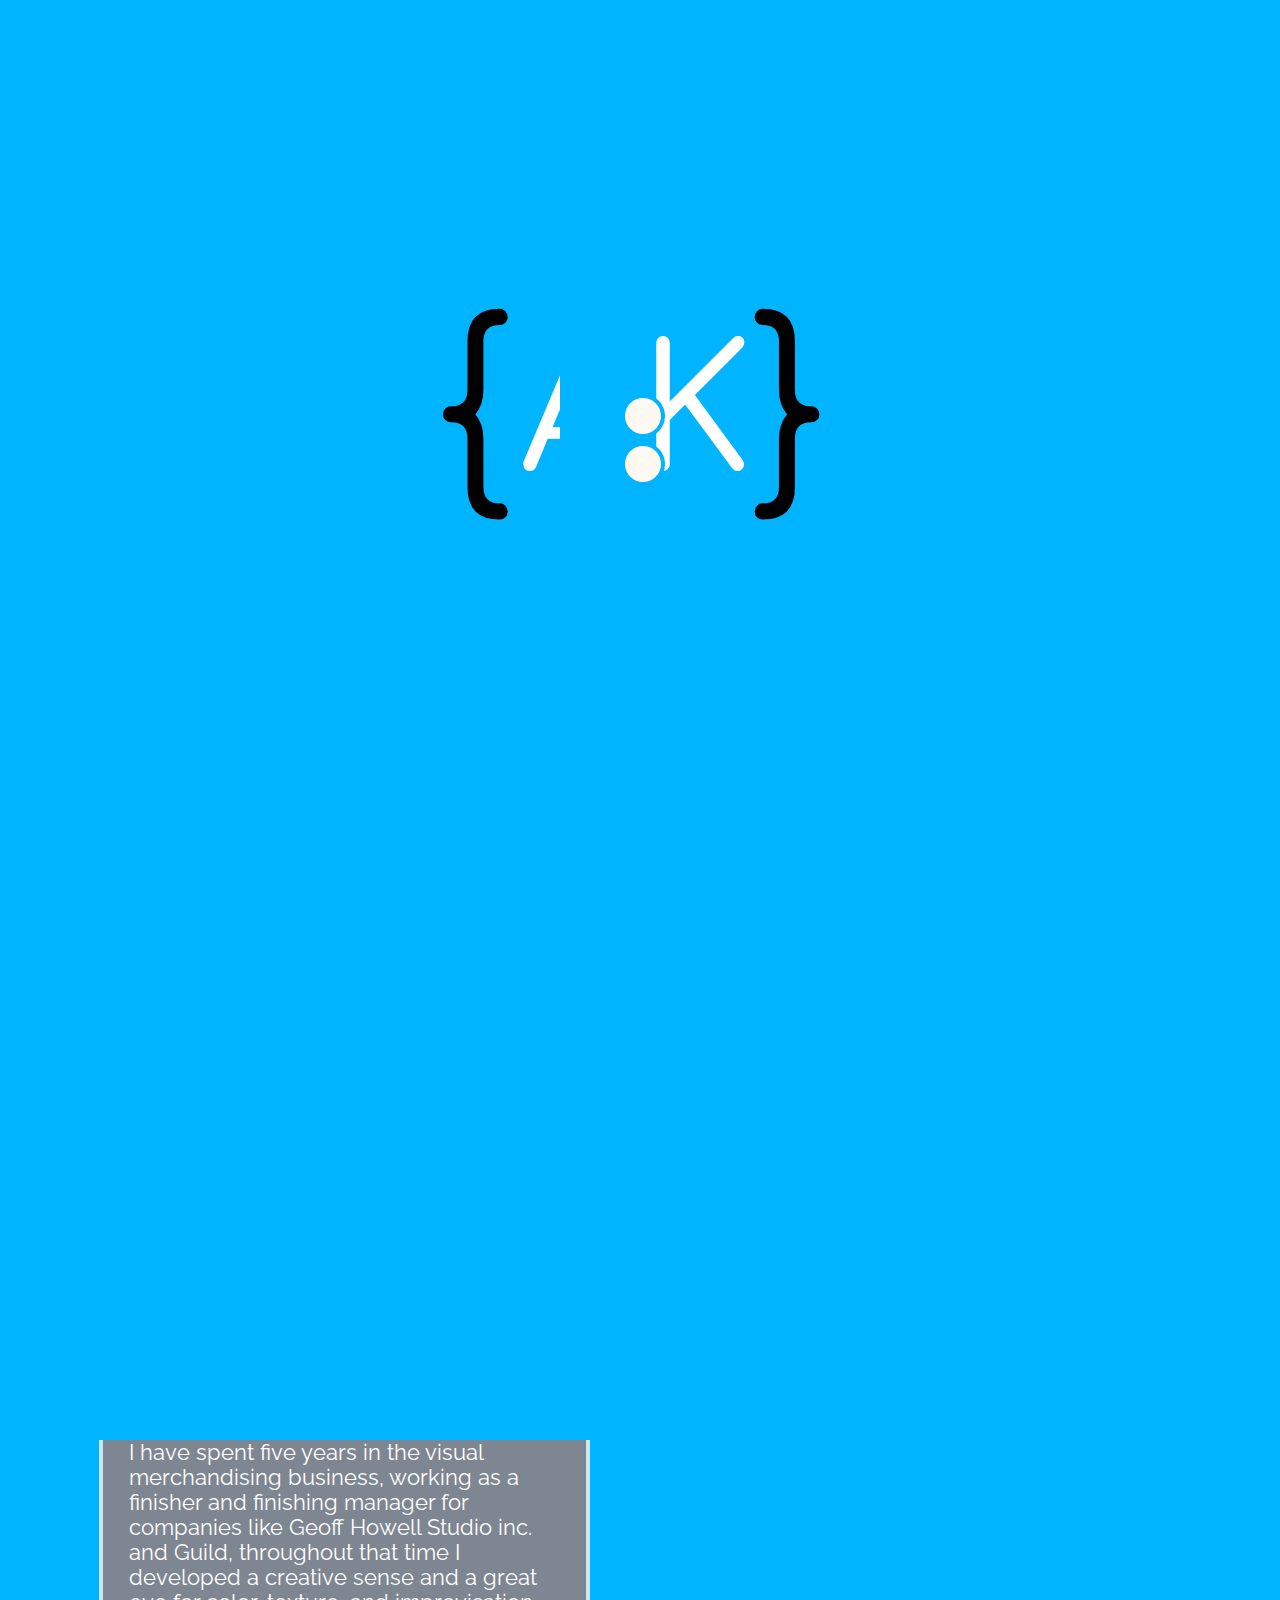
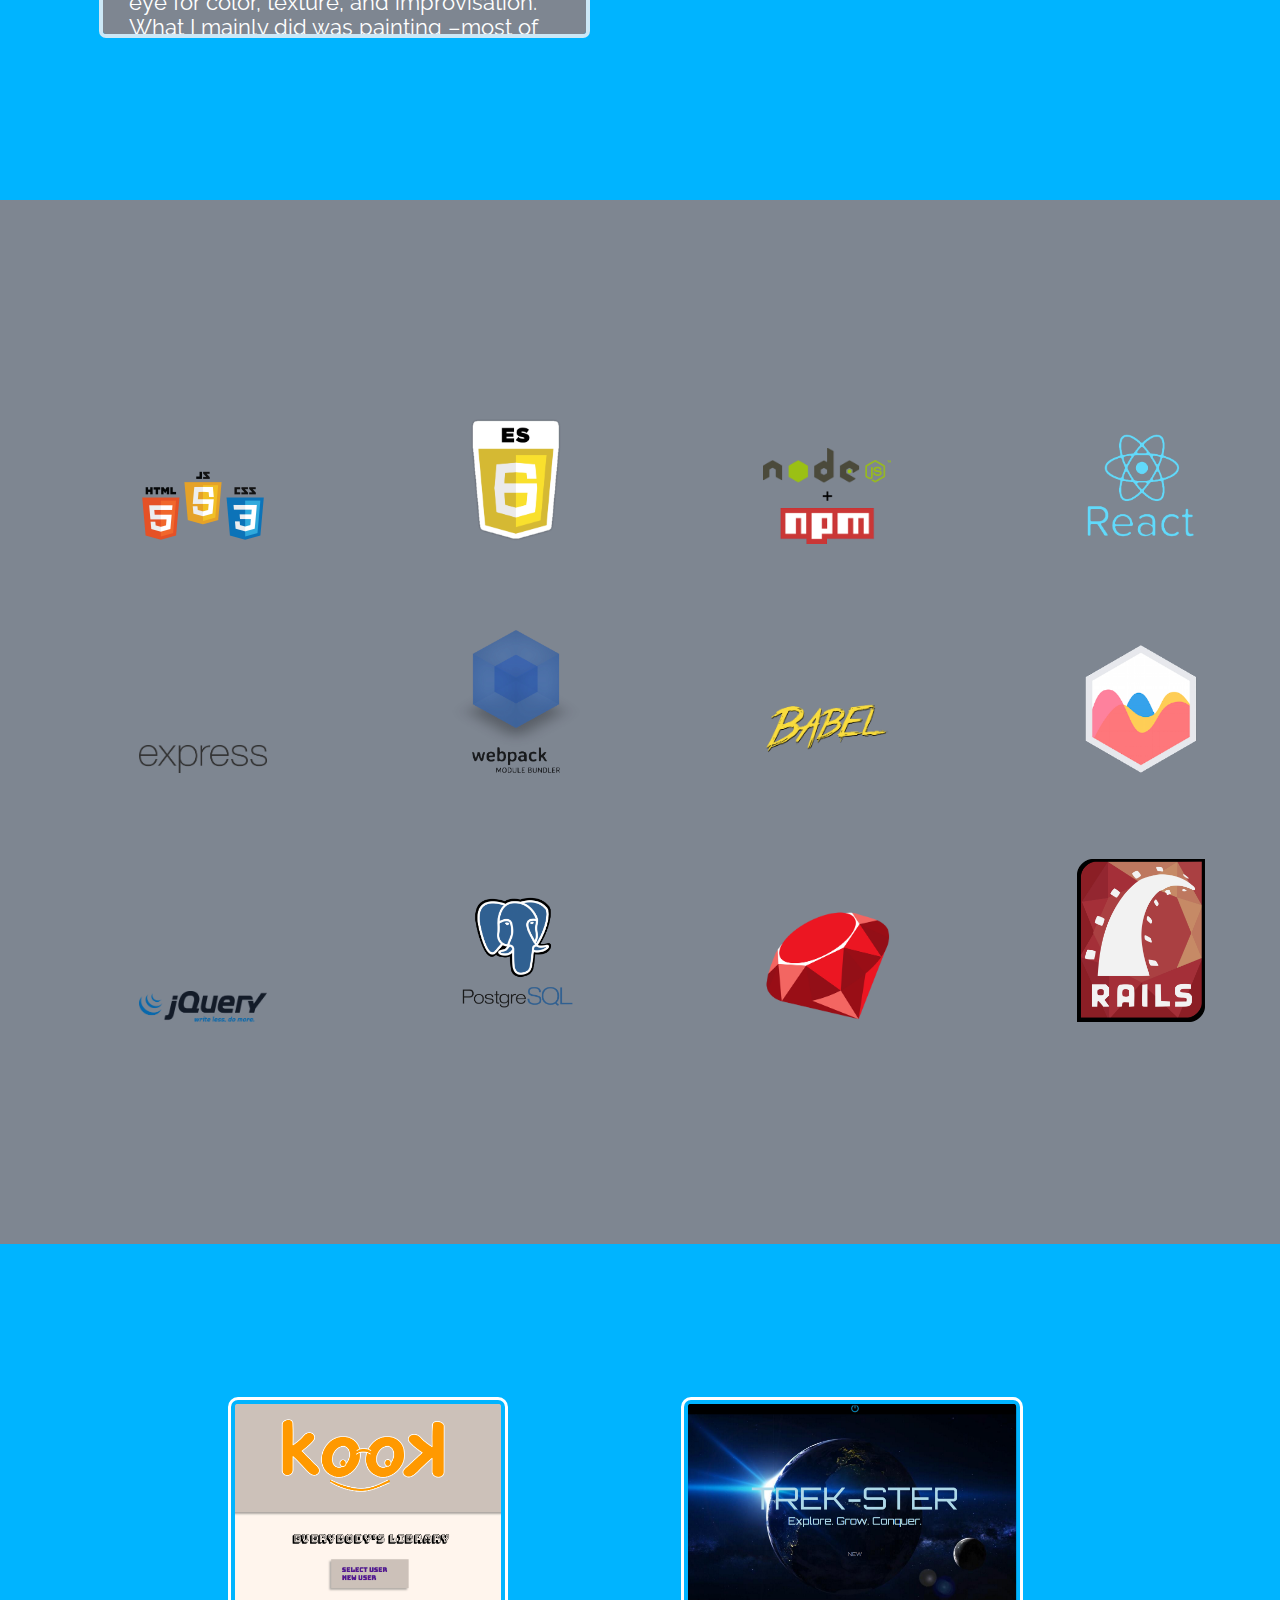
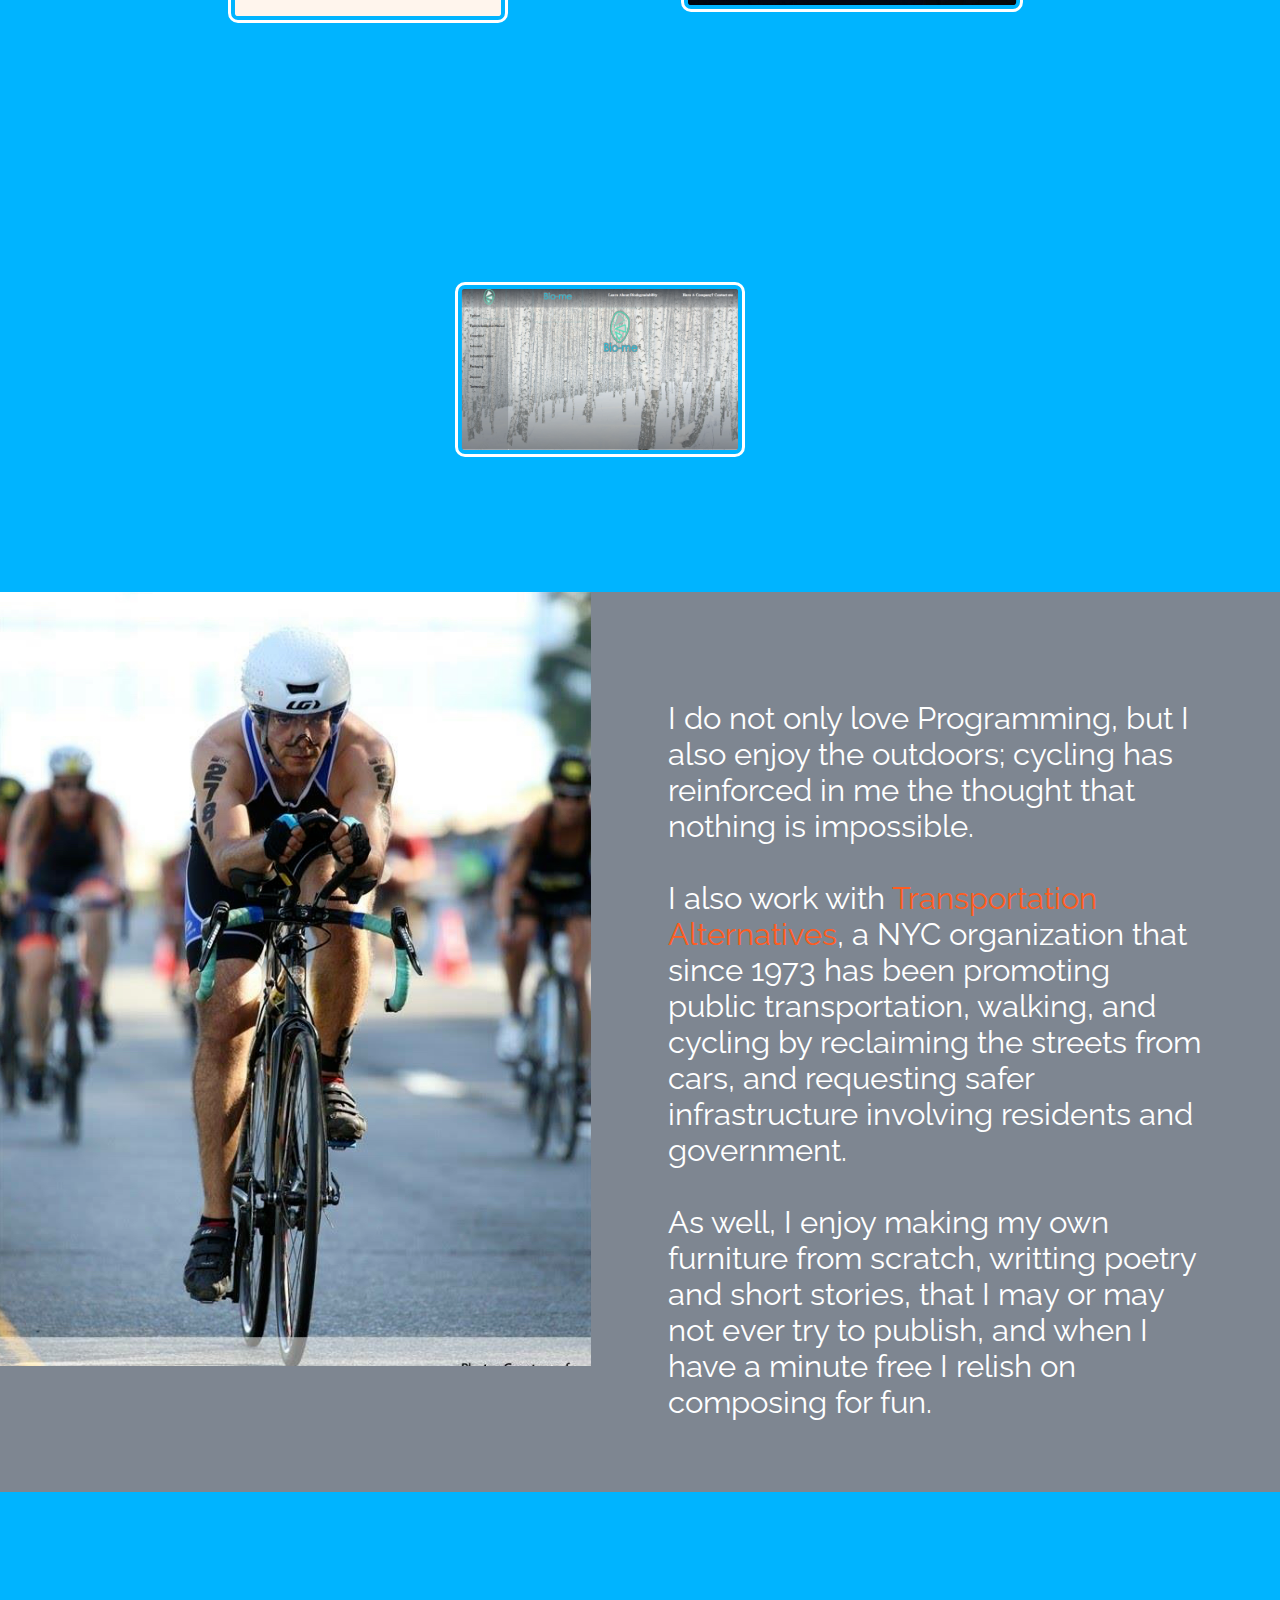
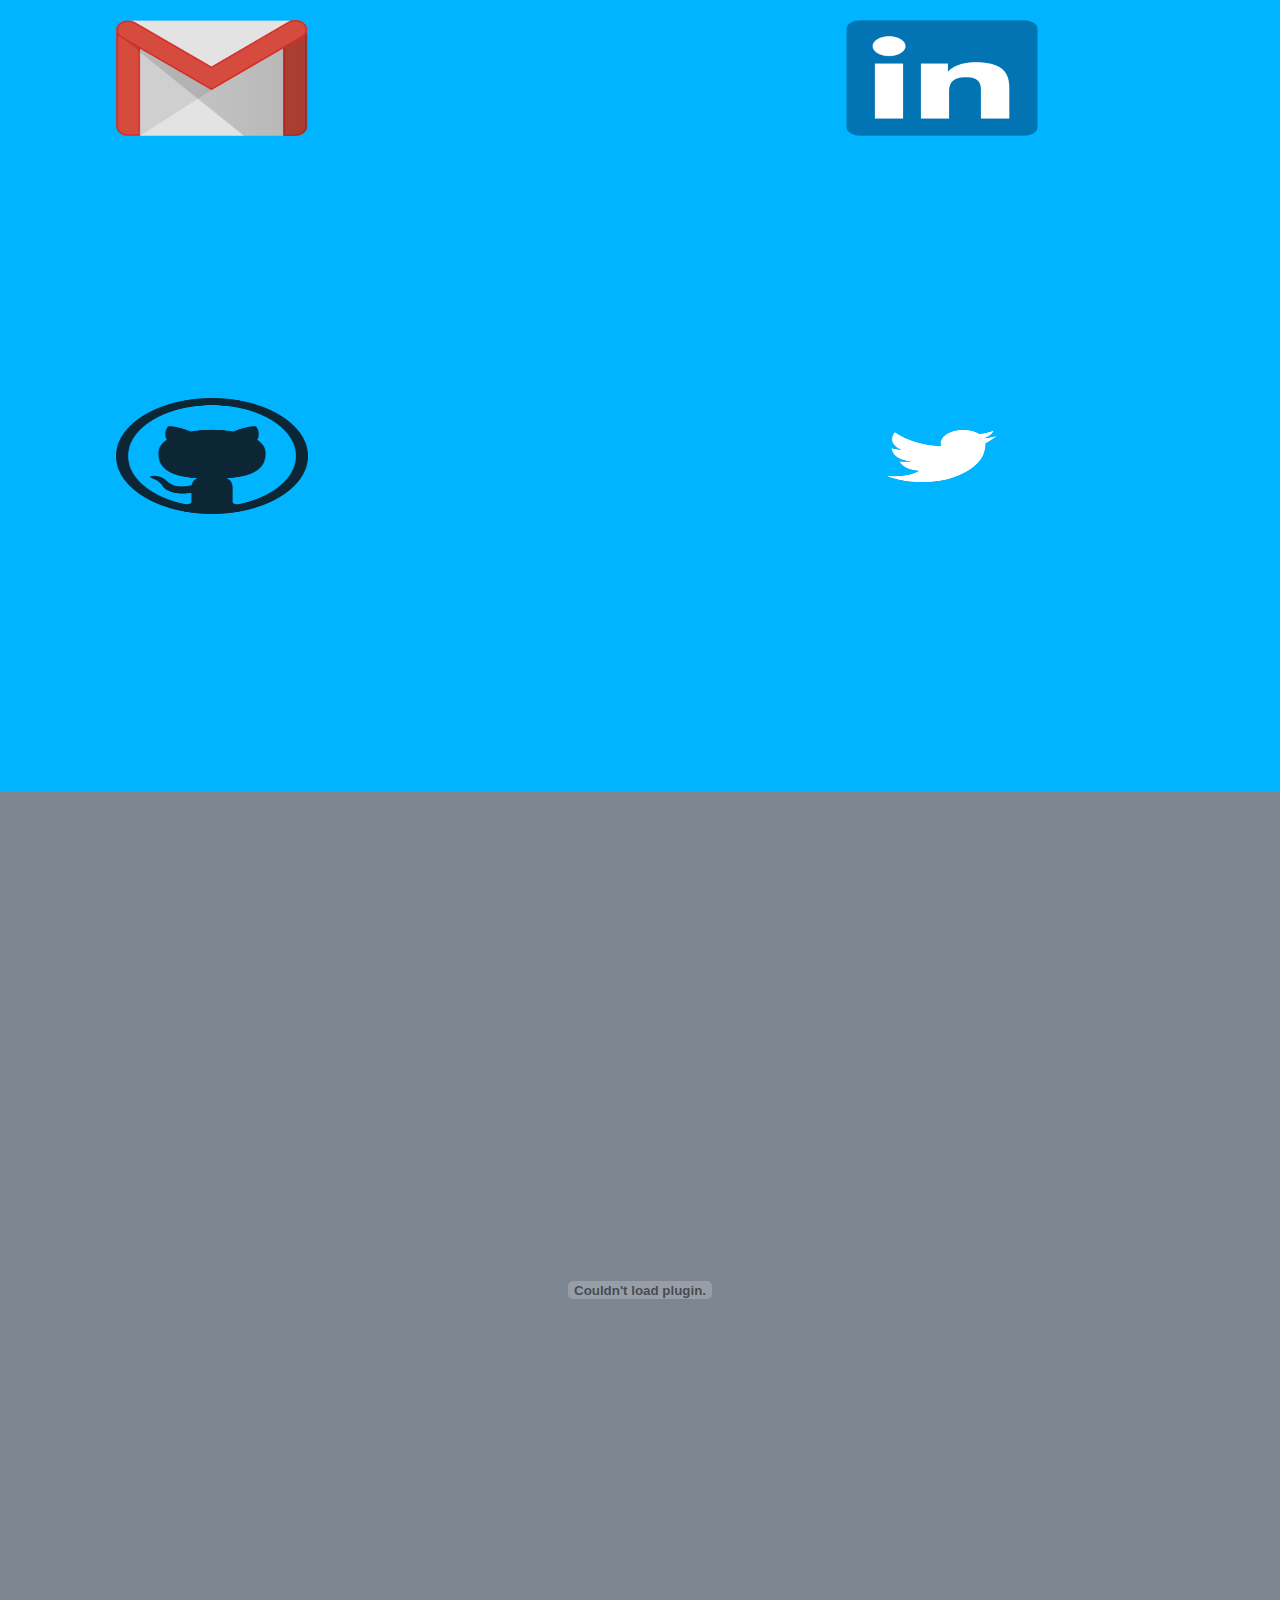
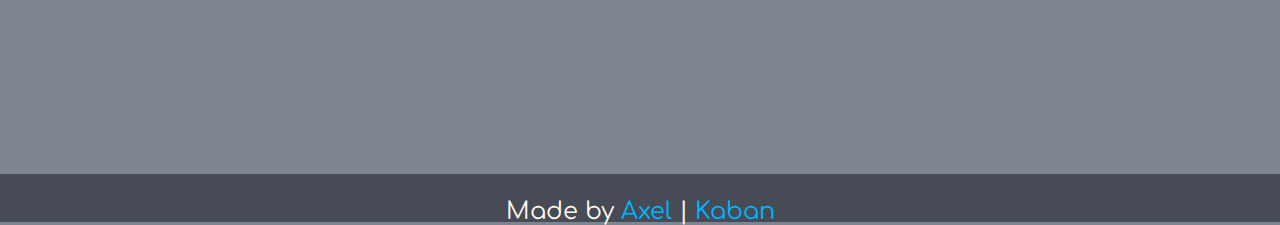
==== index.html @ 215e0f2e "hash erased from display after clicking on nav anchors" ====
<!--[if lt IE 7]> <html class="no-js lt-ie9 lt-ie8 lt-ie7" lang="en"> <![endif]-->
<!--[if IE 7]> <html class="no-js lt-ie9 lt-ie8" lang="en"> <![endif]-->
<!--[if IE 8]> <html class="no-js lt-ie9" lang="en"> <![endif]-->
<!--[if gt IE 8]><!--> <!--<![endif]-->
<!-- Included CSS Files -->
<!--[if lt IE 9]>
<link rel="stylesheet" href="stylesheets/ie.css">
<![endif]--><script src="scripts/script.js" type="text/javascript"></script>
<!-- IE Fix for HTML5 Tags -->
<!--[if lt IE 9]>
<script src="http://html5shiv.googlecode.com/svn/trunk/html5.js"></script>
<![endif]-->
<!DOCTYPE html>
<html lang="en">
    <head>
        <title>Axel Kaban</title>
        <meta name="viewport" content="width=device-width,initial-scale=1,maximum-scale=1,user-scalable=no">
        <meta http-equiv="X-UA-Compatible" content="IE=edge,chrome=1">
        <meta name="HandheldFriendly" content="true">
        <link href="css/style.css" rel="stylesheet">
        <link rel="icon" 
            type="image/png" 
            href="/media/tiny_ax_favicon.png" />
    </head>
    <body>
        <!--Visual introduction-->
        <main>
            <div class="background-name">
            <h1>Axel<span>Kaban</span></h1>
            <h2 class="title">Web<span>Developer</span> |  Cycl<span>ist</span> |  Learning<span>Enthusiast</span> </h2>
            </div>
        </main>
        <!--cover of the website-->
        <div class="panel-container">
        <div class="panel left">
           <p class="letter-two"> <span class="bracket">{</span>A </p>
            </div>
        <div class="panel right">
           <p class= "letter-one"> K<span class="bracket">}</span></p> 
            </div>
        </div>
        <button>
            <div class="dot left"></div>
            <div class= "dot right"></div>
        </button>
        <!--content-->
        <header class="option header">
            <nav class= "option nav">
                
               <a  class= "choice about"> About</a>
               <a  class= "choice skills">Skills</a>
               <a  class= "choice projects">Projects</a>
               <a  class= "choice interests">Interests</a>
               <a class= "choice contact">Contact</a>
               <a class= "choice resume">Resume</a> 
            </nav>
        </header>
        <div class="options">
        <div class= "option one"></div>
        <div class="option about" id='about'>
            <div class= "about text">
                <p>I have spent five years in the visual merchandising business, working as a finisher and finishing manager for companies like Geoff Howell Studio inc. and Guild, throughout that time I developed a creative sense and a great eye for color, texture, and improvisation. What I mainly did was painting –most of the time with a spray gun– from walls, to shapes and figures, like full-size two-dimensional cows, or columns made out of foam. During that time I started my studies in mechanical engineering at New York City College of Technology, and it was there where I had my first encounter to programming through an introductory class that I took outside of my curriculum.</p>
                <br>
                <p>I have always loved to take things apart and put things together, four years ago I finally took courage to put together my first dream bicycle, and even though it has taken time to perfect certain aspects of it, like the gear ratio. It is always my best ride, which I also use in competitions.</p>
                <br>
                <p>As I talked with an acquaintance about my likes, he told me that programming can be the best thing for me to pursue for living. Something that will challenge me every time, that is as much an art as it could be science, that no matter how much I have learned, it will always feel like being at the start. That acquaintance recommended me to study at General Assembly to fast-track my learning, and I did, and even though I successfully learned two languages, five frameworks,  manipulate them and enjoy them, I know I will always feel like being on square one, and I love it!</p>
            </div>
            <div class="image">
              <img class="profile" src="https://image.ibb.co/nbRjLv/Ax.png" data-src-600px="https://image.ibb.co/nbRjLv/Ax-600px.png" data-src-800px="https://image.ibb.co/nbRjLv/Ax-800px.png" alt="Ax" border="0">
              <div class = "brand">
                <p>~ A keen eye for detail and creative thinking, I love a good challenge and enjoy learning new skills, languages, and frameworks to improve myself every day. There are three main places you could find me: working on my computer, riding my bicycle, or supporting a good cause. ~</p>
              </div>
            </div>
        </div>
        <div class="option skills" id='skills'>
            <div class= "skills-show">
                <a href="https://developer.mozilla.org/en-US/"><img class="skill-logo" src="media/trifecta.png" data-src-600px="media/trifecta-600px.png" data-src-800px="media/trifecta-800px.png"></a>
                <a href="http://es6-features.org/"> <img class="skill-logo" src="media/es6.png" data-src-600px="media/es6-600px.png" data-src-800px="media/es6-800px.png"> </a>
                <a href="https://nodejs.org/en/about/"><img class="skill-logo" src="media/nodejs-npm.png" data-src-600px="media/nodejs-npm-600px.png" data-src-800px="media/nodejs-npm-800px.png"></a>
                 <a href="https://facebook.github.io/react/"> <img class="skill-logo" src="media/react-logo.png" data-src-600px="media/react-logo-600px.png" data-src-800px="media/react-logo-800px.png"></a>
                <a href="https://expressjs.com/"><img class="skill-logo" src="media/express.png" data-src-600px="media/express-600px.png" data-src-800px="media/express-800px.png"></a>
                <a href="https://webpack.js.org/"> <img class="skill-logo" src="media/webpack-logo.png" data-src-600px="media/webpack-logo-600px.png" data-src-800px="media/webpack-logo-800px.png"></a>
                <a href="https://babeljs.io/"> <img class="skill-logo" src="media/babel.png" data-src-600px="media/babel-600px.png" data-src-800px="media/babel-800px.png"></a>
                <a href="http://www.chartjs.org/"> <img class="skill-logo" src="media/chartjs.png" data-src-600px="media/chartjs-600px.png" data-src-800px="media/chartjs-800px.png"></a>
                <a href="https://jquery.com/"><img class="skill-logo" src="media/jq.png" data-src-600px="media/jq-600px.png" data-src-800px="media/jq-800px.png"></a>
                <a href="https://www.postgresql.org/"><img class="skill-logo" src="media/postgresql-logo.png" data-src-600px="media/postgresql-logo-600px.png" data-src-800px="media/postgresql-logo-800px.png"></a>
                <a href="https://www.ruby-lang.org/en/"><img class="skill-logo" src="media/ruby-logo.png" data-src-600px="media/ruby-logo-600px.png" data-src-800px="media/ruby-logo-800px.png"></a>
                <a href="http://rubyonrails.org/"><img class="skill-logo" src="media/2000px-Ruby_on_Rails_logo.svg.png" data-src-600px="media/2000px-Ruby_on_Rails_logo.svg-600px.png" data-src-800px="media/2000px-Ruby_on_Rails_logo.svg-800px.png"></a>
           </div>
        </div>
        <div class="option projects" id="projects">
            <div class="tooltip">
                <img class="project" src="media/kook.png" data-src-600px="media/kook-600px.png" data-src-800px="media/kook-800px.png" alt="">
                <span class="tooltiptextone"> KooK
                    <br> 
                    A website to make a shared library where everyone can search and place books of their interest and everyone else can see them. 
                    <br> Technologies used: 
                    <br> HTML5 
                    <br> CSS
                    <br> JavaScript
                    <br>expressjs
                    <br>Mustache express
                    <br>NodeJS
                    <br>PostgresQL
                    <br>googlebooks API
                    <br>
                    <a href="https://enigmatic-shelf-53885.herokuapp.com/">Check it out!</a>
                 </span>
            </div>
            <div class="tooltip" >
                <img class="project" src="media/trek-ster.png" data-src-600px="media/trek-ster-600px.png" data-src-800px="media/trek-ster-800px.png" alt=""/>
                <span class="tooltiptexttwo"> Trek-Ster
                    <br>
                    A website build in Rails. I worked in a group to create a sci-fi space themed chatroom where you can create your own character and you can choose to conquer a planet or live in somebody else's planet.
                    <br> There is a posibility of going to other planets and talking with its inhabitants.
                    <br>
                    Technologies used:
                    <br>HTML5 
                    <br>CSS
                    <br>Ruby
                    <br>JQuery
                    <br>Ruby on Rails
                    <br>Devise
                    <br>Web Sockets
                    <br>PostgresQL
                    <br>
                    <a href="https://pacific-harbor-36192.herokuapp.com/"> Check it out!</a>
                </span>
            </div>
            <div class="tooltip">
                <img class="project" src="media/bio-me.png" data-src-600px="media/bio-me-600px.png" data-src-800px="media/bio-me-800px.png" alt="">
                <span class="tooltiptextthree"> Bio-me
                    <br>
                    I  am interested in bringing awareness to biodegradable products. 
                    <br>Unfortunately, while there are a couple of label institutions that have a greater focus on the industrial and packaging fields, I haven't seen a website solely devoted to providing information on biodegradable products. Therefore, I decided to create a website focused on this topic, allowing users to explore varied options, while giving them the chance to learn generally about biodegradability and the overall waste problem in the US
                    <br>
                    Technologies used:
                    <br> HTML5 
                    <br> CSS
                    <br> JavaScript
                    <br>React
                    <br>NodeJS
                    <br>expressjs
                    <br>PostgresQL
                    <br>Webpack
                    <br>Babel
                    <br>Victory chart
                    <br>
                    <a href="https://bio-me.herokuapp.com/">Check it out!</a>
                </span>
            </div>
        </div>
        <div class="option interests" id="interests">
            <div class="interests-image">
                <img class="interests-image" src="media/nyctri.png" data-src-600px="media/nyctri-600px.png" data-src-800px="media/nyctri-800px.png" alt="">
            </div>
            <div class="interests-text">
                <p> I do not only love Programming, but I also enjoy the outdoors; cycling has reinforced in me the thought that nothing is impossible.
                    <br>
                    <br>
                    I also work with <a class='transalt-link' href="https://www.transalt.org/">Transportation Alternatives</a>, a NYC organization that since 1973 has been promoting public transportation, walking, and cycling
                    by reclaiming the streets from cars, and requesting safer infrastructure involving residents and government.
                    <br>
                    <br>
                    As well, I enjoy making my own furniture from scratch, writting poetry and short stories, that I may or may not ever try to publish, and when I have a minute free I relish on composing for fun.
                </p>

            </div>
        
        </div>
        <div class="option contact" id="contact">
            <div class= "contacts">
                    <div class= "contact-one">
                    <a class= 'gmail' href = 'mailto:axelkaban@gmail.com'><img class= 'gmail' src="media/New_Logo_Gmail.svg.png" data-src-600px="media/New_Logo_Gmail-600px.svg.png" data-src-800px="media/New_Logo_Gmail-800px.svg.png"></a>

                    </div>
                    <div class= "contact-three">
                        <a class= 'linkedin' href = 'https://www.linkedin.com/in/axelkaban/'><img class= 'linkedin'  src="media/LinkedIn_logo_initials.png" data-src-600px="media/LinkedIn_logo_initials-600px.png" data-src-800px="media/LinkedIn_logo_initials-800px.png"></a>                       
                    </div>
                    <div class= "contact-two">
                        <a class= 'github' href = 'https://github.com/Axkaban'><img class= 'github' src="media/github-512.png" data-src-600px="media/github-512-600px.png" data-src-800px="media/github-512-800px.png"></a>

                    </div>

                    <div class= "contact-four">
                        <a class='twitter' href="https://twitter.com/ax_kaban"> <img class='twitter' src="media/Twitter-logo.png" data-src-600px="media/Twitter-logo-600px.png" data-src-800px="media/Twitter-logo-800px.png" alt=""></a>
                    </div>
                </div>
        </div>
        <div class="option resume" id="resume">
            <div id="splash">
                <div class="post">
                    <embed src="media/AxelKaban_resume_wd.pdf" ALIGN=CENTER >
                </div>
            </div>
        </div>
        </div>
        <footer class="option footer">
                <p class="foot-text">Made by <span class="blue-name">Axel</span> | <span class="blue-name"> Kaban</span> </p>
        </footer>
    </body>
    <script src="scripts/script.js" type="text/javascript"></script>
</html>
---- css/style.css ----
@import url(https://fonts.googleapis.com/css?family=Comfortaa|Raleway);
body {
  height: 100vh;
  width: 100vw;
  /*padding: 0 24px;*/
  margin: 0;
  color: #FFFFFF;
  background-color: #7E8691;
  overflow: hidden;
  
}

/*For the intro*/

main {
  position: fixed;
  top: 40%;
  left: 50%;
  /*height: 100%;*/
  /*width: 100%;*/
  z-index: 3;
  -webkit-transform: translate(-50%, -50%);
          transform: translate(-50%, -50%);
  margin: 2em auto;
  -webkit-transition: -webkit-transform 0.8s 0.61s ease-out;
  transition: -webkit-transform 0.8s 0.61s ease-out;
  transition: transform 0.8s 0.61s ease-out;
  transition: transform 0.8s 0.61s ease-out, -webkit-transform 0.8s 0.61s ease-out;
}

h2.title {
   opacity: 0;
  position: relative;
  font-family: 'Comfortaa', cursive;
  padding: 0;
  height: 5%;
  font-size:1.3em;
  width: 120%;
  text-align: center;
   -webkit-transform: translateY(1em);
          transform: translateY(1em);
  -webkit-transition: opacity 0s 1.42s ease-out, -webkit-transform 0s 1.42s ease-out;
  transition: opacity 0s 1.42s ease-out, -webkit-transform 0s 1.42s ease-out;
  transition: transform 0s 1.42s ease-out, opacity 0s 1.42s ease-out;
  transition: transform 0s 1.42s ease-out, opacity 0s 1.42s ease-out, -webkit-transform 0s 1.42s ease-out;
  z-index: 1;
}

h1{
  opacity: 0;
  position: relative;
  font-family: 'Comfortaa', cursive;
  font-size: 4em;
  text-align: center;
  /*margin: 0 5px 70px ;*/
  margin-left: 7%;
  margin-bottom: 0;
  margin-top: 20%;
  -webkit-transform: translateY(1em);
          transform: translateY(1em);
  -webkit-transition: opacity 0s 1.42s ease-out, -webkit-transform 0s 1.42s ease-out;
  transition: opacity 0s 1.42s ease-out, -webkit-transform 0s 1.42s ease-out;
  transition: transform 0s 1.42s ease-out, opacity 0s 1.42s ease-out;
  transition: transform 0s 1.42s ease-out, opacity 0s 1.42s ease-out, -webkit-transform 0s 1.42s ease-out;
  z-index: 1;
}

h1 span {
  margin-left: 30%;
  color: #00B4FF;
}

h2 span {
  margin-right: 5%;
color: #00B4FF;
}

.open h1, .open h2{
  opacity: 1;
  -webkit-transform: translateY(0);
          transform: translateY(0);
  -webkit-transition: opacity 0.6s 0.5s ease-out, -webkit-transform 0.4s 0.5s ease-out;
  transition: opacity 0.6s 0.5s ease-out, -webkit-transform 0.4s 0.5s ease-out;
  transition: transform 0.4s 0.5s ease-out, opacity 0.6s 0.5s ease-out;
  transition: transform 0.4s 0.5s ease-out, opacity 0.6s 0.5s ease-out, -webkit-transform 0.4s 0.5s ease-out;
}

.panel {
  position: fixed;
  float: inherit;
  width: 25em;
  height: 50em;
  background-color: #00B4FF;
  z-index: 6;
  visibility: visible;
  -webkit-transition: opacity 0.8s 0.61s ease-out, -webkit-transform 0.6s ease-in-out;
  transition: opacity 0.8s 0.61s ease-out, -webkit-transform 0.6s ease-in-out;
  transition: transform 0.6s ease-in-out, opacity 0.8s 0.61s ease-out;
  transition: transform 0.6s ease-in-out, opacity 0.8s 0.61s ease-out, -webkit-transform 0.6s ease-in-out;
}
.panel.left {
  left: 0;
  /*text-align: center;*/
 font-family: 'Comfortaa', cursive;
 font-size: 1.2em;
}
.panel.left:before {
  /*position: fixed;*/
  /*top: 0;
  right: 0;
  bottom: 0;*/
  margin: auto;
  content: '';
  height: 2em;
  width: 0;
 
 }
.panel.right {
  right: 0;
  /*text-align: center;*/
 font-family: 'Comfortaa', cursive;
 font-size: 1.2em;
}
.panel.right:before {
  /*position: ;*/
  /*top: 0;
  left: 0;
  bottom: 0;*/
  margin: auto;
  content: '';
  height: 2em;
  /*width: 0;*/
  

}

.dot.left:after {
  content: '';
  position: absolute;
  top: 0;
  bottom: -60%;
  left: 39%;
  margin: auto;
  width: .3em;
  height: .3em;
  background-color: #FFF9F2;
  border-radius: 100%;
  z-index: 3;
  box-shadow: #00B4FF 0 0 0 4px;
}
.dot.right:after {
  content: '';
  position: absolute;
  top: 0;
  bottom: 20%;
  left: 39%;
  margin: auto;
  width: .3em;
  height: .3em;
  background-color: #FFF9F2;
  border-radius: 100%;
  z-index: 3;
  box-shadow: #00B4FF 0 0 0 4px;
   

}

.open .panel {
  opacity: 0;
  -webkit-transition: opacity 0s 0.61s ease-out, -webkit-transform 0.6s ease-in-out;
  transition: opacity 0s 0.61s ease-out, -webkit-transform 0.6s ease-in-out;
  transition: transform 0.6s ease-in-out, opacity 0s 0.61s ease-out;
  transition: transform 0.6s ease-in-out, opacity 0s 0.61s ease-out, -webkit-transform 0.6s ease-in-out;
}
.open .panel.left {
  -webkit-transform: translate3d(-100%, 0, 0);
          transform: translate3d(-100%, 0, 0);
}
.open .panel.right {
  -webkit-transform: translate3d(100%, 0, 0);
          transform: translate3d(100%, 0, 0);
}

button {
  cursor: pointer;
  position: fixed;
  top: -5%;
  right: 0;
  bottom: 0;
  left: -.3%;
  margin: auto;
  width: 1em;
  height: 1em;
  color: white;
  background-color: transparent;
  /*padding: 0 24px;*/
  font-size: 5em;
  border: 0;
  z-index: 6;
  border-radius: 100%;
  -webkit-tap-highlight-color: transparent;
}
button:focus {
  outline: none;
}
button:hover {
  animation: shake 0.82s cubic-bezier(.36,.07,.19,.97) both;
  transform: translate3d(0, 0, 0);
  backface-visibility: hidden;
  perspective: 2rem;
}

@keyframes shake {
  10%, 90% {
    transform: translate3d(-.01em, 0, 0);
  }
  
  20%, 80% {
    transform: translate3d(.03em, 0, 0);
  }

  30%, 50%, 70% {
    transform: translate3d(-.06em, 0, 0);
  }

  40%, 60% {
    transform: translate3d(.09em, 0, 0);
  }
}


.bracket {
    color: black;
    font-size: 1.2em;
    margin-right: 5%;
}
p.letter-two {
    position: absolute;
    float: left;
    margin-left: 60%;
    font-size: 6em;
    margin-top: 40%;
}
p.letter-one {
  position: absolute;
  float: right;
    margin-left: 11%;
    font-size: 6em;
    margin-top: 40%;
}

/*For the rest of the app---------------------------------------------*/
.options {
  display: flex;
  display: -webkit-flex;
  flex-direction: column;
}

.option {
  opacity: 1;
}

div.option {
  position: relative;
  height: 100vh;
  width: 100vw;
  z-index: 4;
}
div.one {
  z-index: 2;
}
/*Nav bar---------------------------------------------------------*/
nav {
  width: 100vw;
  margin: 0 auto;
  position:fixed;
 display: flex;
  flex-direction: row;
  z-index: 5;
  background-color: #464B56;
}

a.choice {
  margin: 0;
  padding: 1% 9% 1% 4%;
  font-family: 'Comfortaa', cursive;
 font-size: .7em !important;
}
a.choice:hover {
    cursor: pointer;
    background-color: #00B4FF;
    color: #464B56;
    font-weight: bold;

}

/*About Section --------------------------------------------------*/

div.about {
  background-color: #00B4FF;
  display: flex;
  flex-direction: row;
  justify-content: space-around;
}
.about .text {
  position: relative;
  flex-direction: column;
  height: 10em;
  width: 20em;
  margin-top: 4em;
  margin-bottom: 2em;
  background-color: #7E8691;
  box-shadow: hsla(0, 100%, 98%, .8) 0 0 0 4px;
  font-family: 'Raleway', sans-serif;
  font-size: .9em;
  border-radius: 3px;
  padding-left: 2%;
  padding-right: 2%;
  padding-top: 20em;;
  overflow: scroll;
}


div.image {
  /*background-color: #FFF9F2;
  border-radius: 100%;*/
  max-width: 30%;
}
img.profile {
  height: 9em;
  width: 9em;
  opacity: 1;
  margin-top: 20%;
  margin-left: 20%;
  border: 5px solid #FFF9F2;
  border-radius: 100%;
  /*box-shadow: #00B4FF 0 0 0 4px;*/
}
div.brand {
  color: black/*#464B56*/;
  font-size: .8em;
  font-family: 'Comfortaa', cursive;
  font-style: italic;
  /*background-color: hsla(0, 100%, 98%, .5);*/
  border-radius: 3px;
  font-weight: bolder;
  padding: 1%;
  margin-top: 10%;
}

/*skills section-------------------------------------------*/

div.skills {
  background-color: hsla(215, 8%, 53%, .5);
  /*display: flex;*/
  flex-flow: row wrap;
  align-content: space-around;
  justify-content: center;
  padding: 3em 0 3em 0;
}


img.skill-logo {
   max-height: 5%;
   max-width: 10%;
   margin: 2em;
   margin-left: 6.3em;
   padding-left: 1%;
}

/*Projects section------------------------------------------*/

div.projects {
  background-color: #00B4FF;
  display: flex;
  flex-flow: row wrap;
  align-content: space-around;
  justify-content: center;
  padding-top: 2em;
}

img.project {
    max-height: 73%;
    max-width: 85%;
    margin: 2%;
    /*margin-top: 26%;*/
    border-radius: 10px;
    border: 3px solid #FFFFFF;
    padding: 1%;
}
div.tooltip {
    max-height: 30em;
    max-width: 23em;
     margin: 2em;
    font-family: 'Raleway', sans-serif;
    font-size: .7em !important;
}

div.tooltip .tooltiptextone {
    visibility:hidden;
    width: 25%;
    bottom:45%;
    left:6%;
    margin-left: -1em; 
    background-color: #464B56;
    color: #FFFFFF;
    text-align: center;
    padding: 1em 0;
    border-radius: 6px;
    position: absolute;
    z-index: 5;
}

div.tooltip .tooltiptexttwo{
    visibility:hidden;
    width: 25%;
    bottom:37%;
    left:35em;
    margin-left: -60px; 
    background-color: #464B56;
    color: #FFFFFF;
    text-align: center;
    padding: 5px 0;
    border-radius: 6px;
    position: absolute;
    z-index: 5;
}

div.tooltip .tooltiptextthree {
    visibility:hidden;
    width: 25%;
    bottom:20%;
    left:61.5em;
    margin-left: -60px; 
    background-color: #464B56;
    color: #FFFFFF;
    text-align: center;
    padding: 5px 0;
    border-radius: 6px;
    position: absolute;
    z-index: 5;
}

div.tooltip:hover .tooltiptextone, div.tooltip:hover .tooltiptexttwo, div.tooltip:hover .tooltiptextthree {
    visibility: visible;
}

div.tooltip .tooltiptextone::after {
    content: " ";
    position: absolute;
    bottom: 100%;
    left: 50%;
    /*z-index: 5;*/
    margin-left: -5px;
    border-width: 5px;
    border-style: solid;
    border-color: transparent transparent #464B56 transparent;
}

div.tooltip .tooltiptexttwo::after {
    content: " ";
    position: absolute;
    bottom: 100%;
    left: 50%;
    /*z-index: 5;*/
    margin-left: -5px;
    border-width: 5px;
    border-style: solid;
    border-color: transparent transparent #464B56 transparent;
}

div.tooltip .tooltiptextthree::after {
   content: " ";
    position: absolute;
    bottom: 100%;
    left: 50%;
    /*z-index: 5;*/
    margin-left: -5px;
    border-width: 5px;
    border-style: solid;
    border-color: transparent transparent #464B56 transparent;
}

a {
    text-decoration: none;
    color:#00B4FF;
    font-size: 20px;
}

/*Interests section --------------------------------------------*/
div.interests {
  background-color: #7E8691;
  display: flex;
  flex-direction: row;
  justify-content: space-around;
}
div.interests-image, image.interest-image {
    max-height: 100%;
    max-width: 100%;
}

div.interests-text {
    height: 100%;
    width: 45%;
    padding: 6%;
    font-family: 'Raleway', sans-serif;
    font-size: 1.3em;
    
}

a.transalt-link {
  color: #ff5d22;
  font-size: 1em;
}

/*Contacts section ----------------------------------------------*/
div.contact {
  background-color: #00B4FF;
}
div.contacts {
    display: flex;
    flex-flow: row wrap;
  justify-content: space-between;
}
div.contact-one, div.contact-two, div.contact-three, div.contact-four {
     max-height: 40%;
   max-width: 32%;
   margin: 4.5%;
   margin-top: 10%;
   padding-left: 2%;
}

.gmail, .github, .linkedin, .twitter {
    height: 60%;
    width: 47%;
    margin-left: 4%;
    /*margin: 10%;*/
}

/*Resume section --------------------------------------------------*/
div.resume {
  background-color: hsl(215, 8%, 53%);
  padding-top: 2em;
}
#splash {
height: 100vh;
width: 100vw;
}

div.post {
width: 100vh;
height: 100vh;
/*margin-left: auto ;
margin-right: auto ;
padding-top: 2%;
padding-bottom: 2%;*/
}

embed {
/*margin-left: auto;
margin-right: auto;*/
height: 100vh;
width: 100vw;    
}

/*footer------------------------------------------------------------*/

footer.footer {
  background-color: #464B56;
  height: 2em;
  margin-top: 1.4em;
  padding-top: .03em;
  text-align: center;
  font-family: 'Comfortaa', cursive;
  color:#FFF9F2;
}

span.blue-name {
  color:#00B4FF;
}
/*for media queries and responsiveness-----------------------------*/

img {
  max-width:100%; 
  max-height: 100%;
}

@media (min-device-width:600px) {
    img[data-src-600px] {
        content: attr(data-src-600px, url);
    }
}

@media (min-device-width:800px) {
    img[data-src-800px] {
        content: attr(data-src-800px, url);
    }
}

html { font-size:100%; } 

@media (min-width: 640px) { body {font-size:1rem;} } 
@media (min-width:960px) { body {font-size:1.2rem;} } 
@media (min-width:1100px) { body {font-size:1.5rem;} }
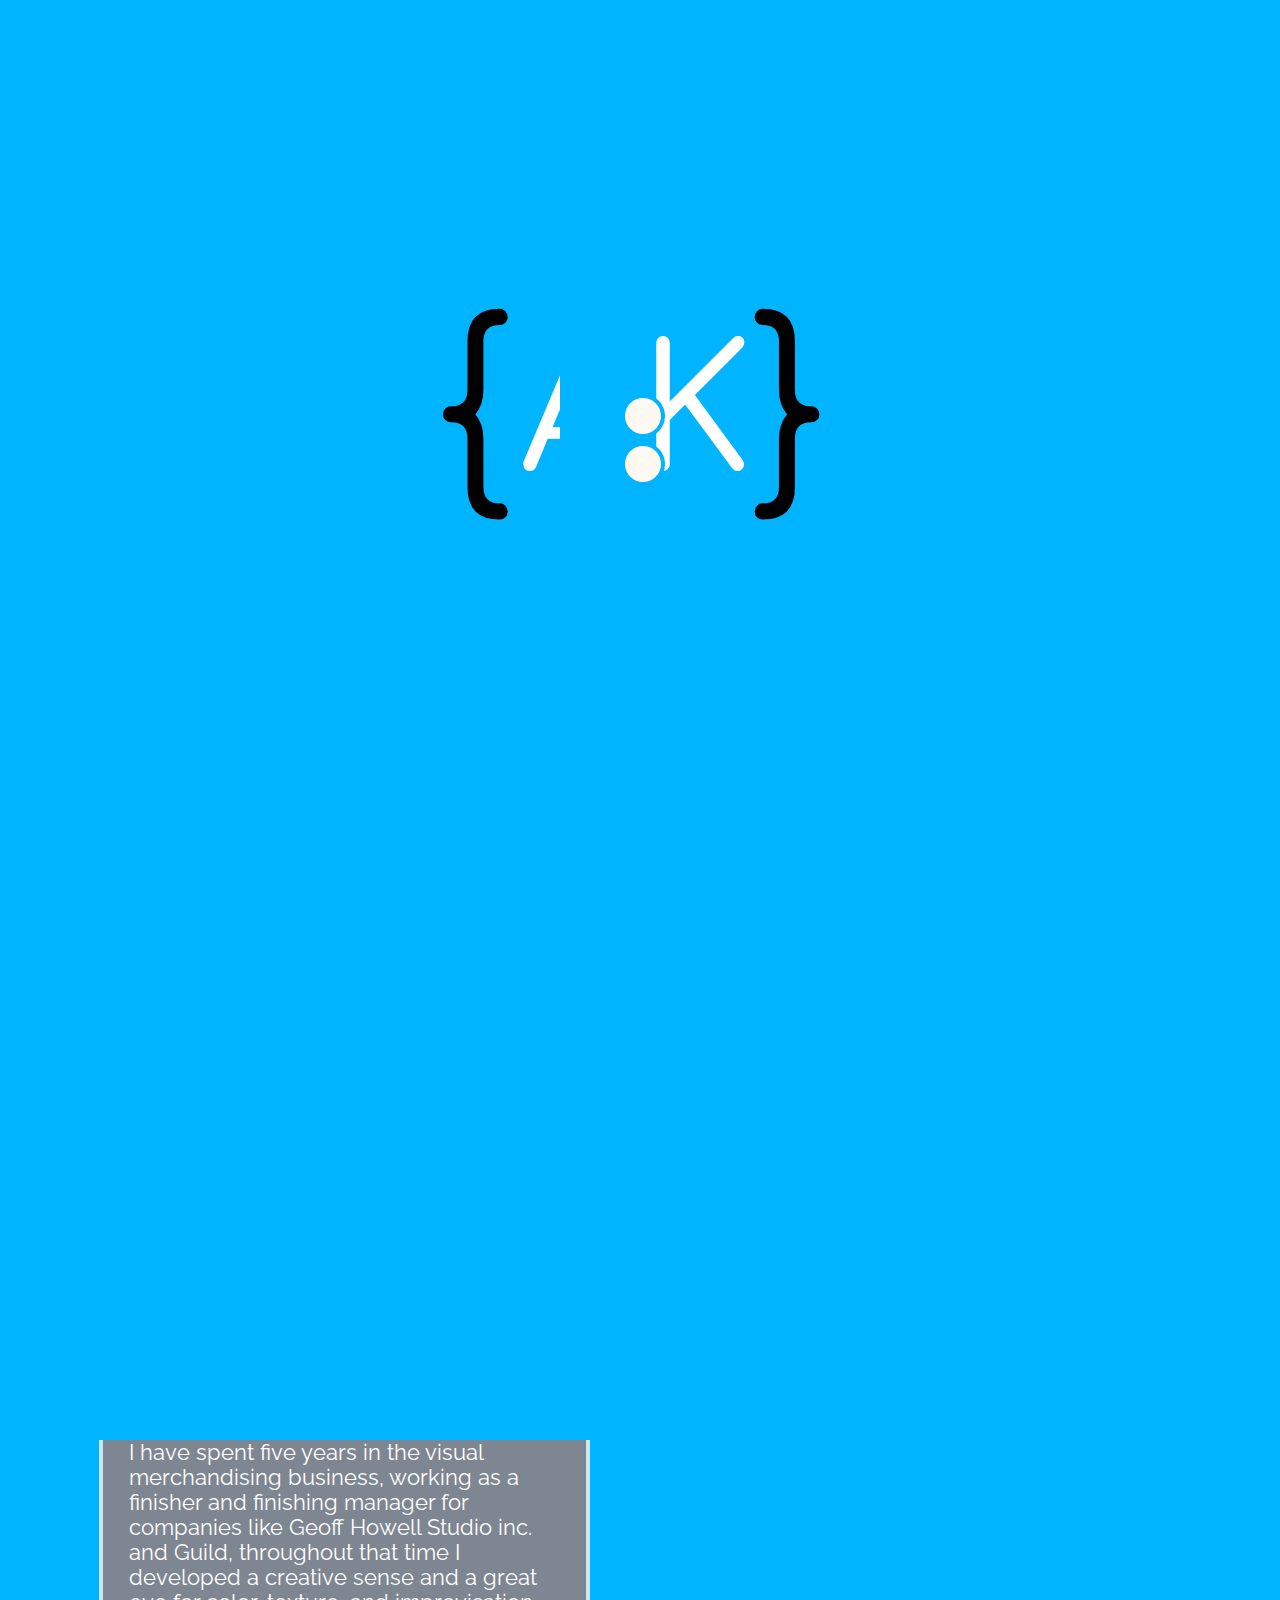
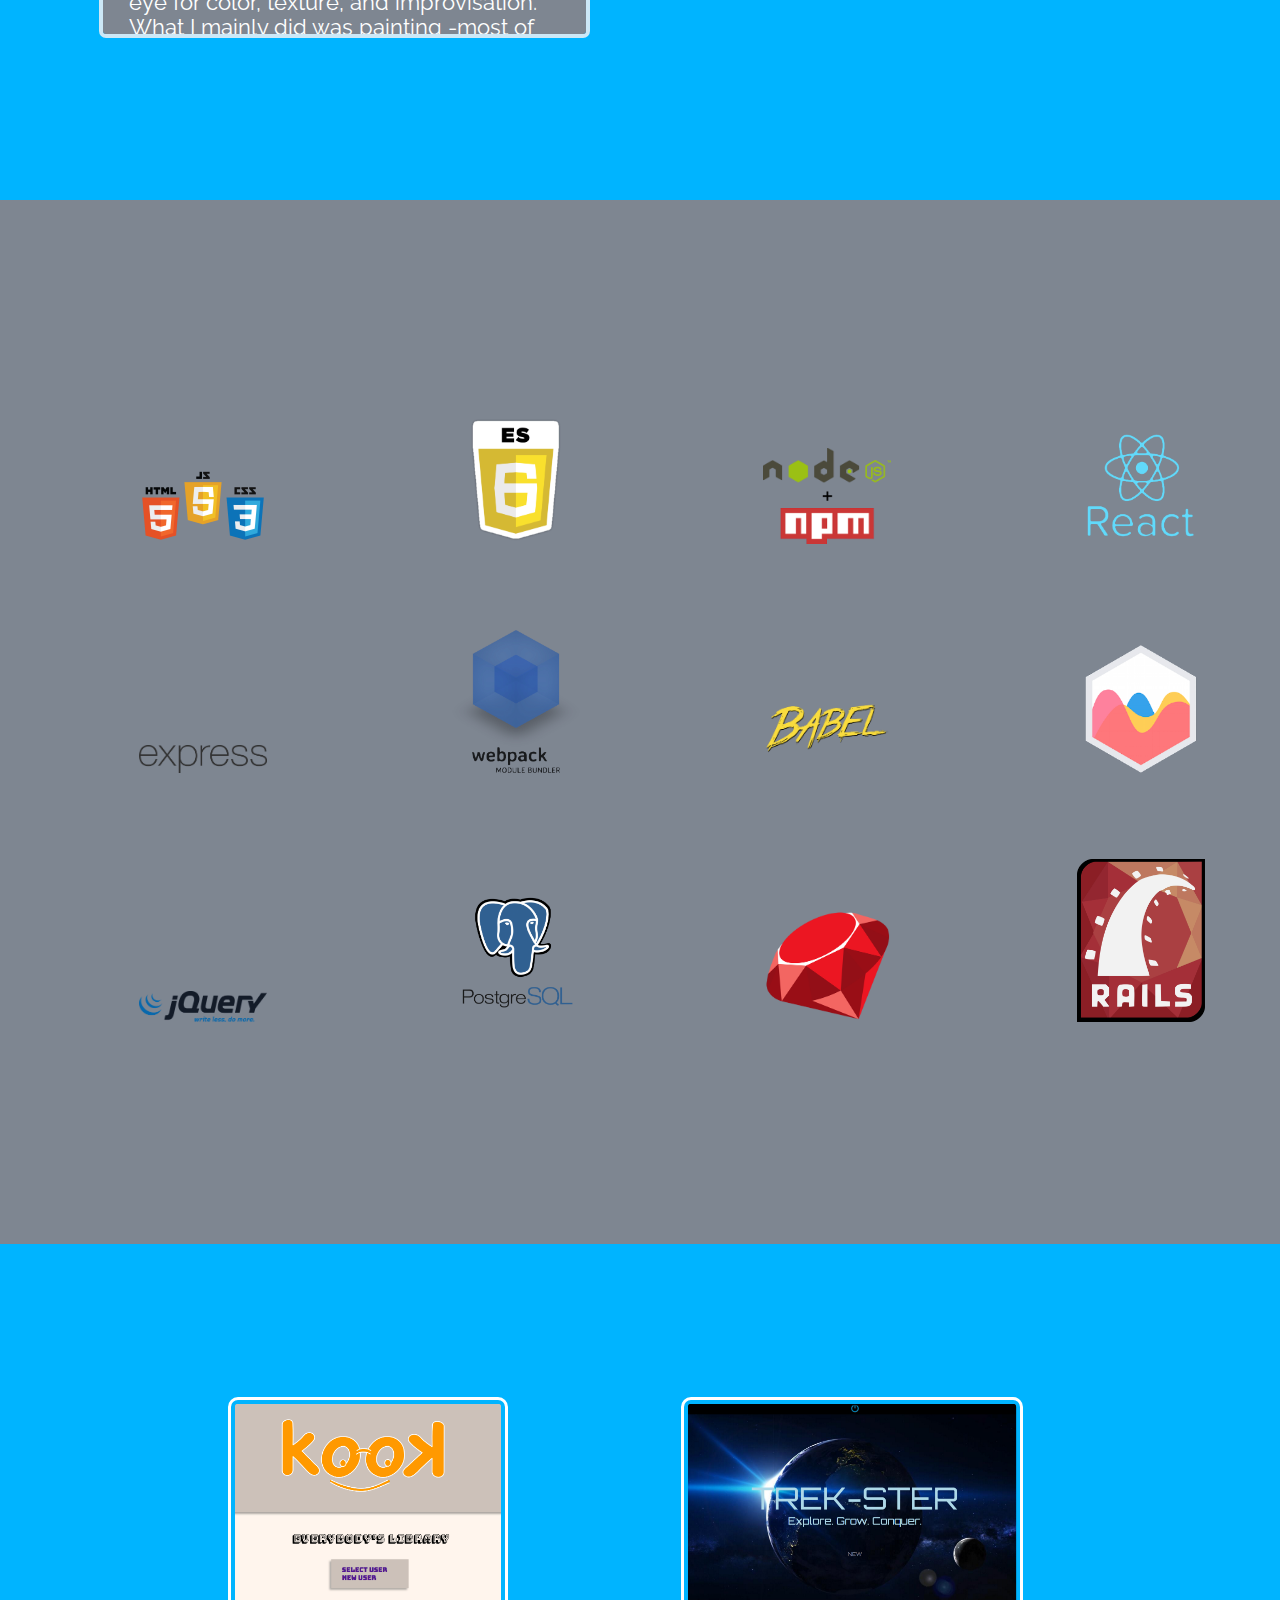
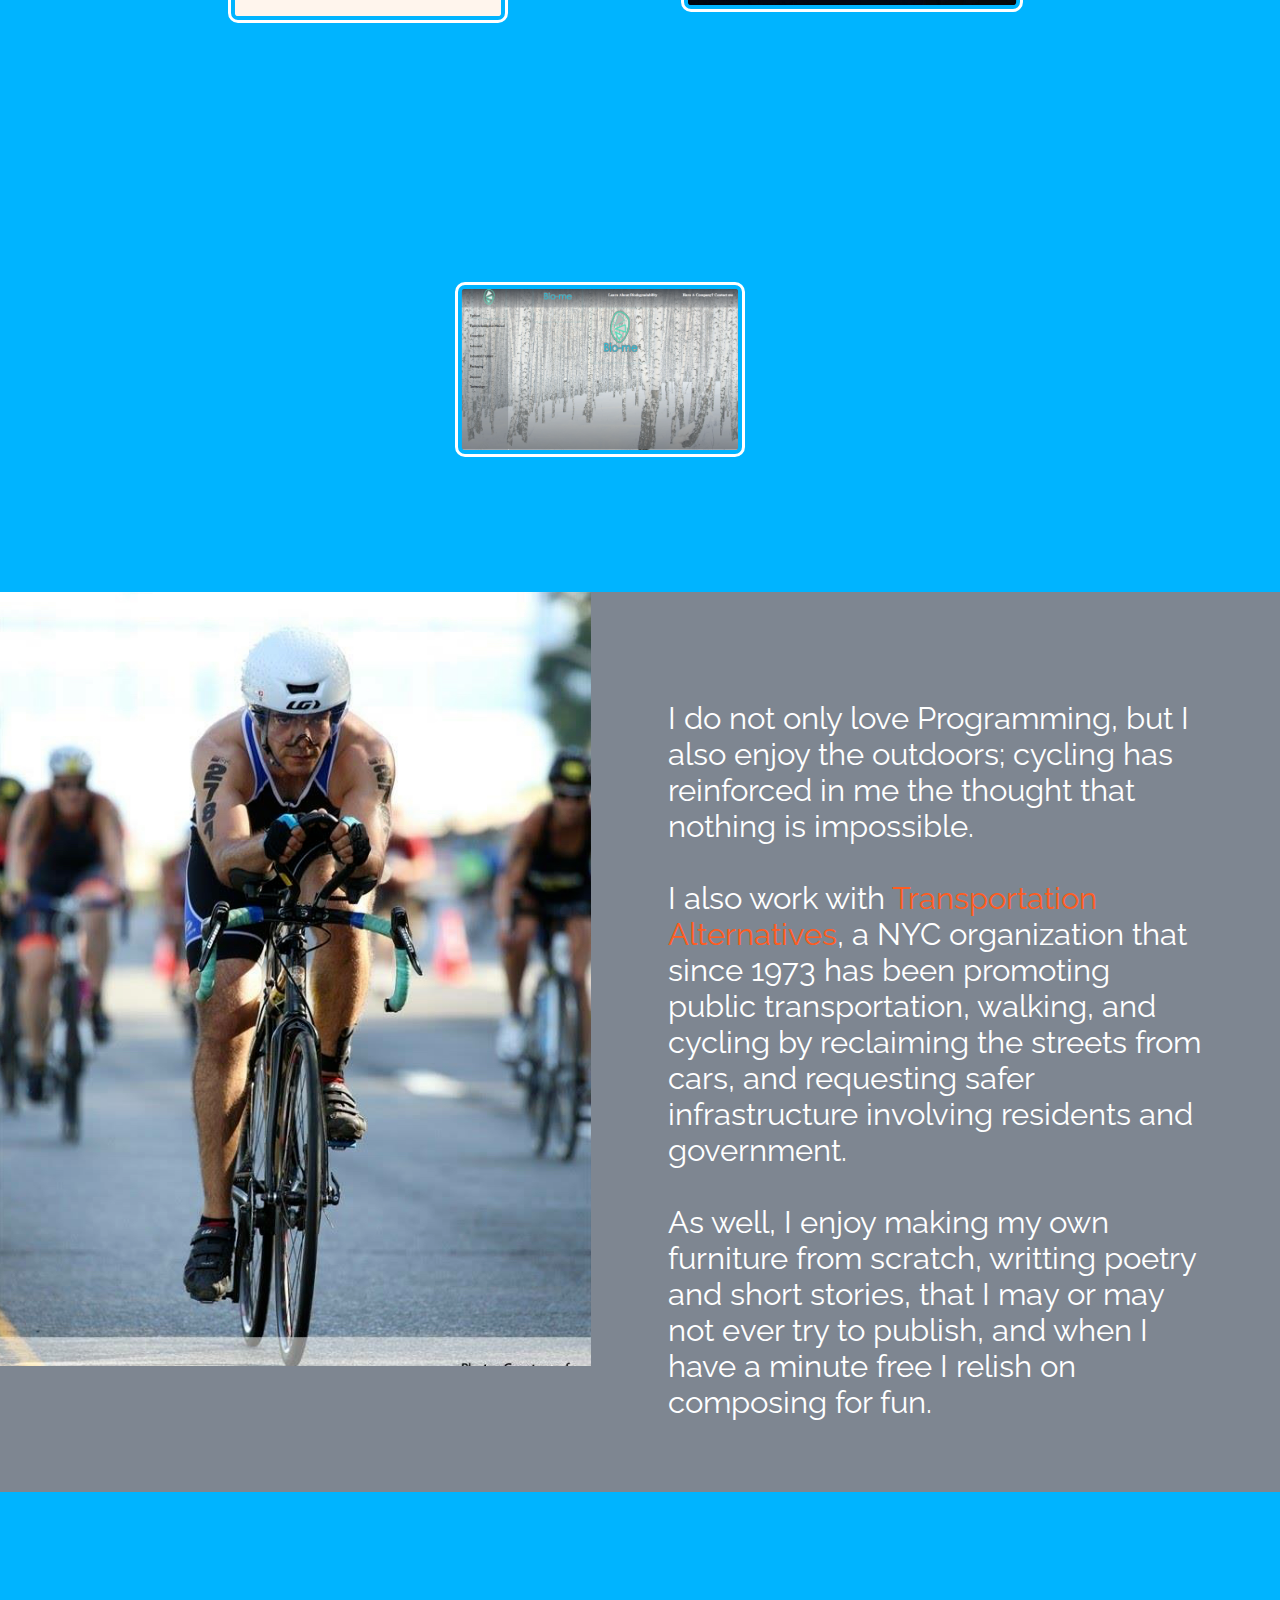
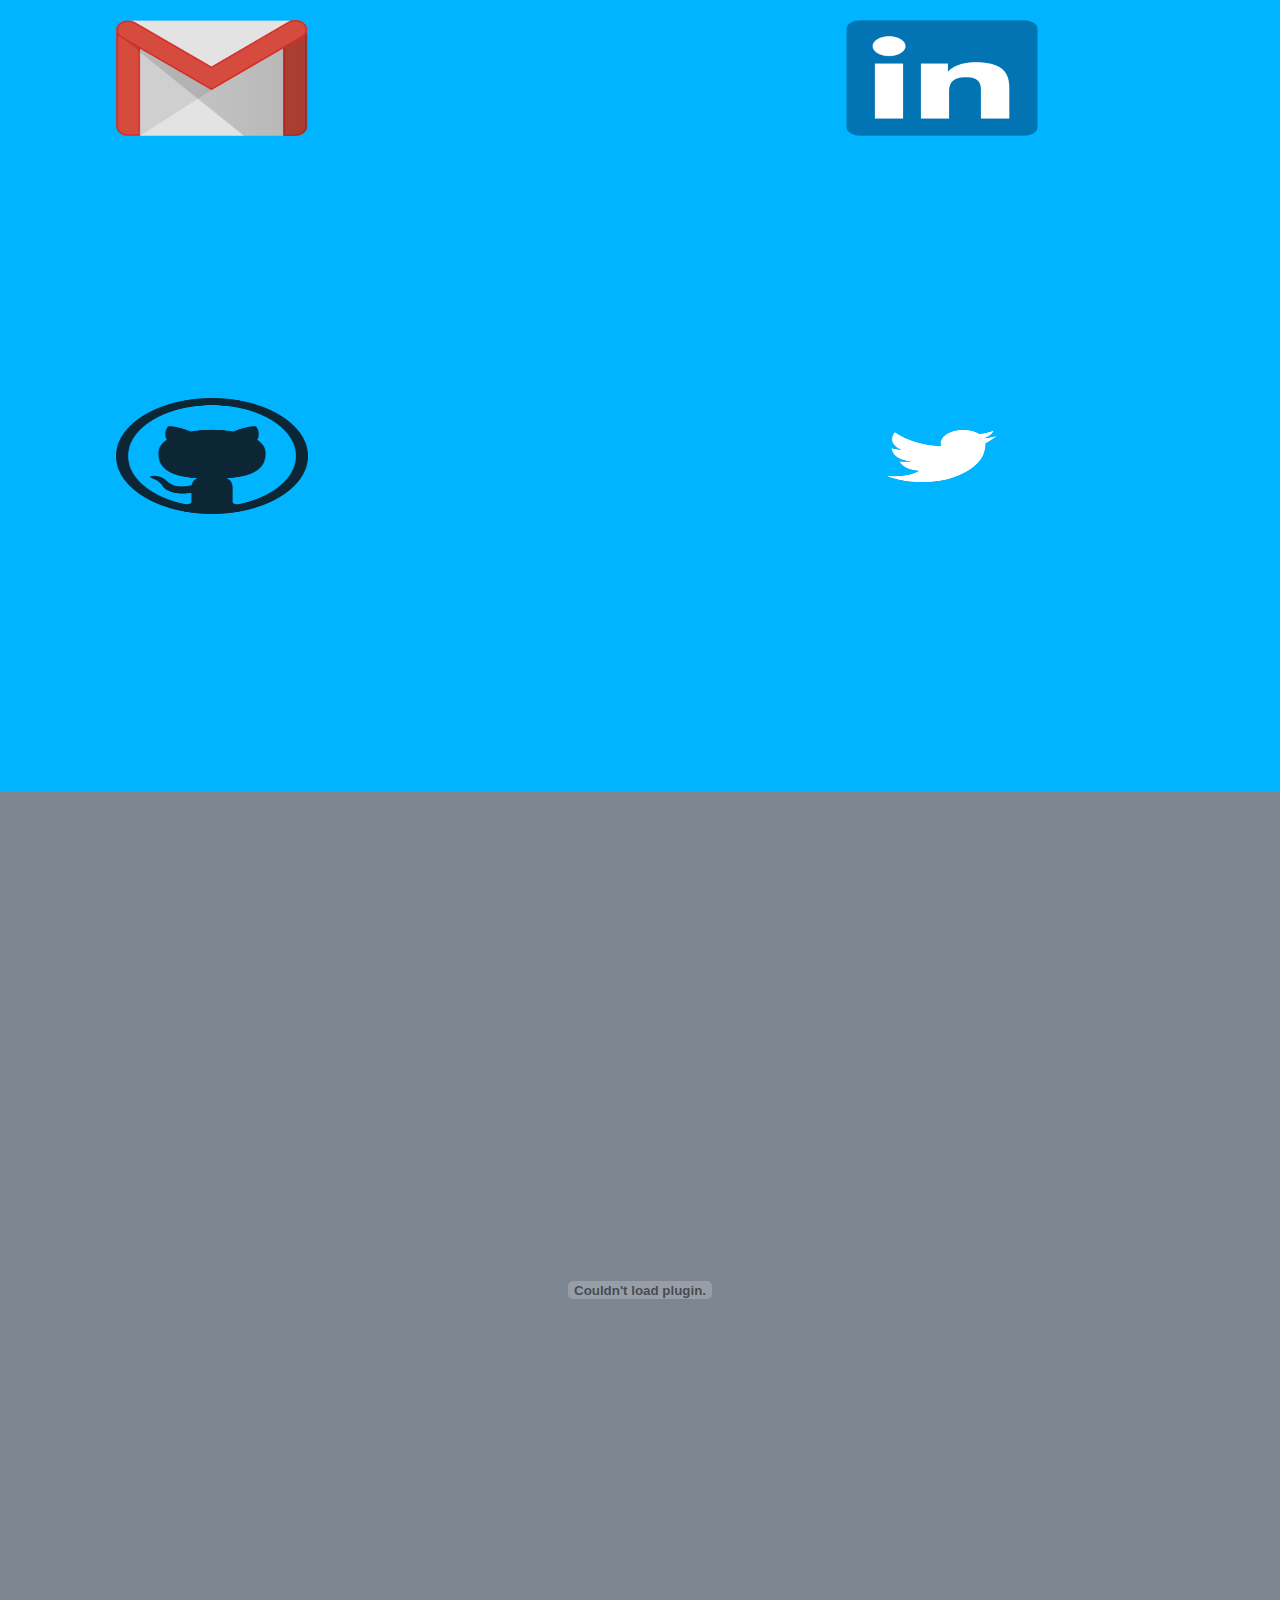
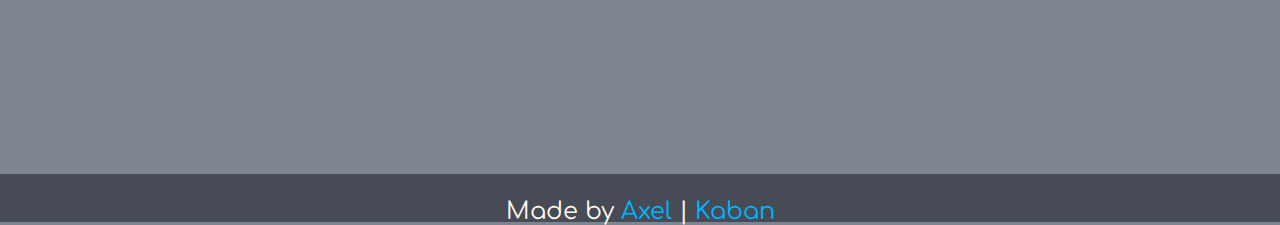
==== commit b64116fa: "detail that was not being properly traduced by aws" ====
--- a/index.html
+++ b/index.html
@@ -60,7 +60,7 @@
         <div class= "option one"></div>
         <div class="option about" id='about'>
             <div class= "about text">
-                <p>I have spent five years in the visual merchandising business, working as a finisher and finishing manager for companies like Geoff Howell Studio inc. and Guild, throughout that time I developed a creative sense and a great eye for color, texture, and improvisation. What I mainly did was painting –most of the time with a spray gun– from walls, to shapes and figures, like full-size two-dimensional cows, or columns made out of foam. During that time I started my studies in mechanical engineering at New York City College of Technology, and it was there where I had my first encounter to programming through an introductory class that I took outside of my curriculum.</p>
+                <p>I have spent five years in the visual merchandising business, working as a finisher and finishing manager for companies like Geoff Howell Studio inc. and Guild, throughout that time I developed a creative sense and a great eye for color, texture, and improvisation. What I mainly did was painting -most of the time with a spray gun- from walls, to shapes and figures, like full-size two-dimensional cows, or columns made out of foam. During that time I started my studies in mechanical engineering at New York City College of Technology, and it was there where I had my first encounter to programming through an introductory class that I took outside of my curriculum.</p>
                 <br>
                 <p>I have always loved to take things apart and put things together, four years ago I finally took courage to put together my first dream bicycle, and even though it has taken time to perfect certain aspects of it, like the gear ratio. It is always my best ride, which I also use in competitions.</p>
                 <br>
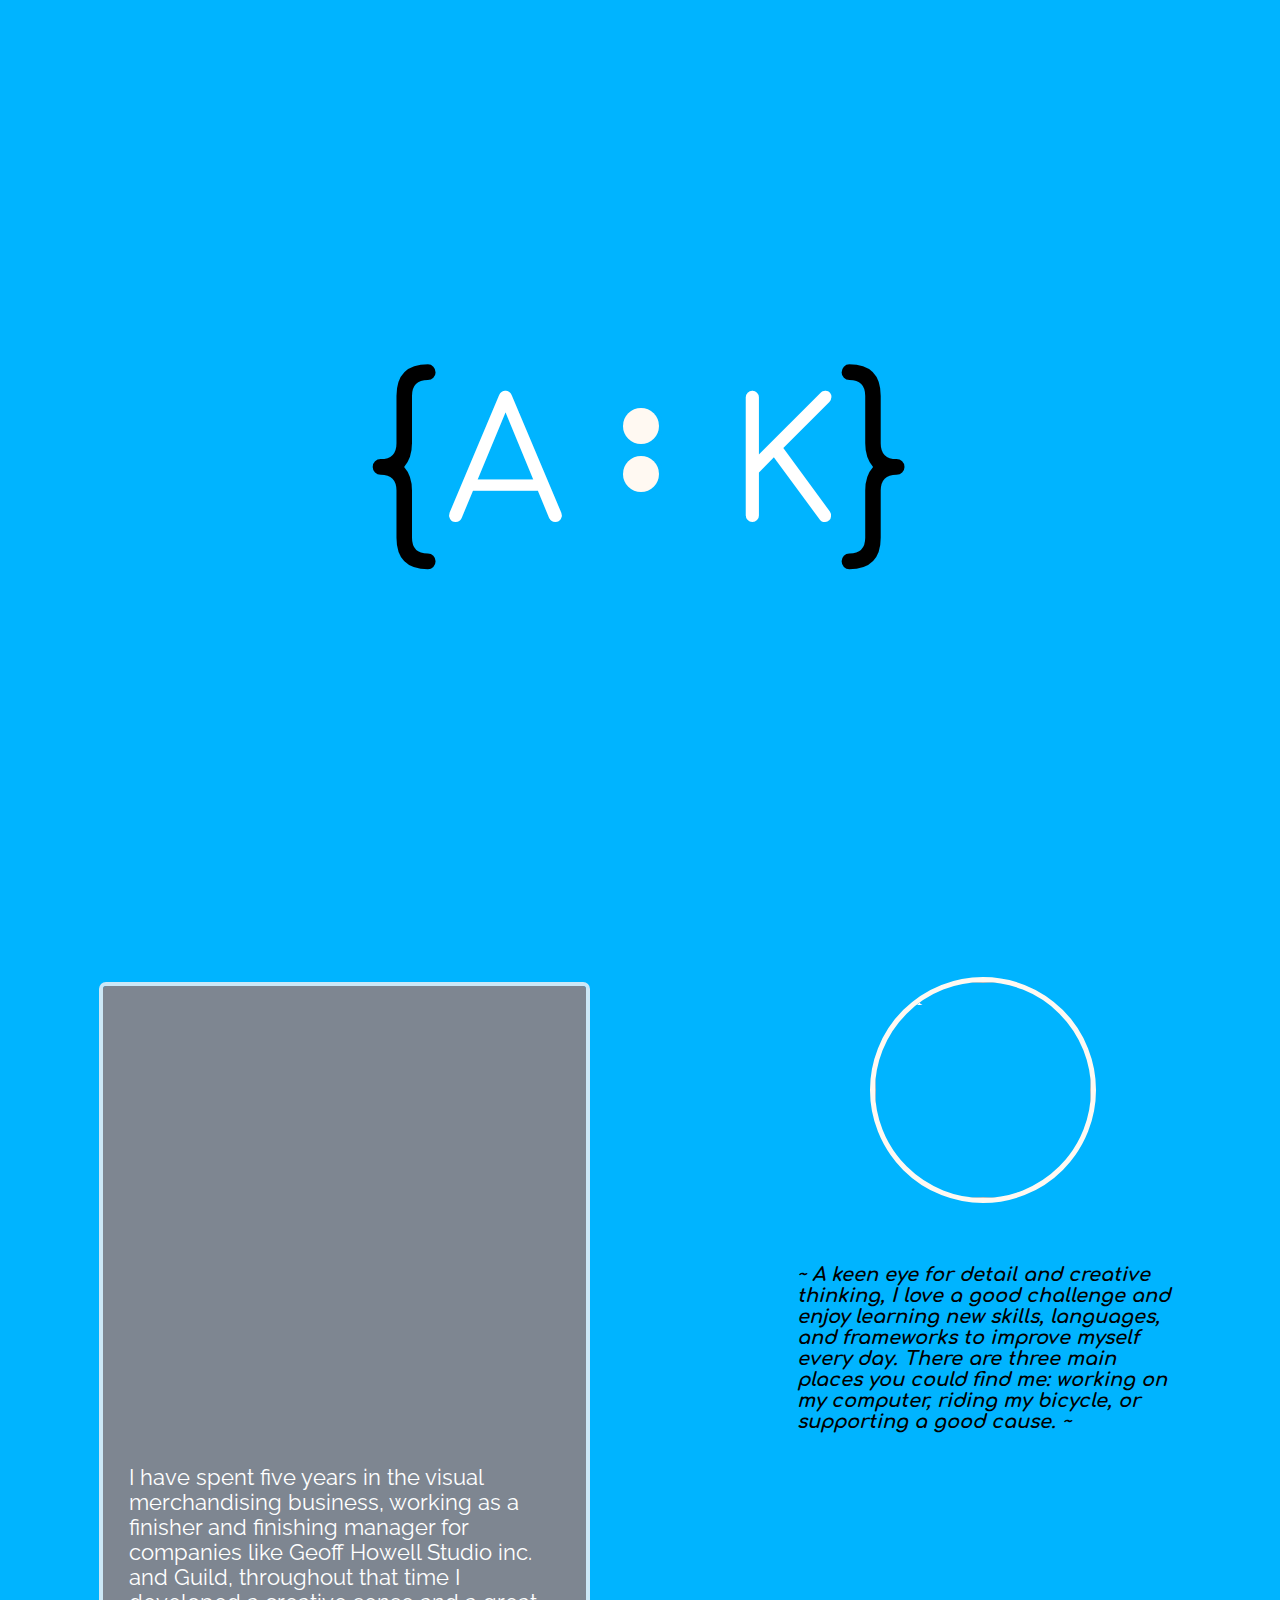
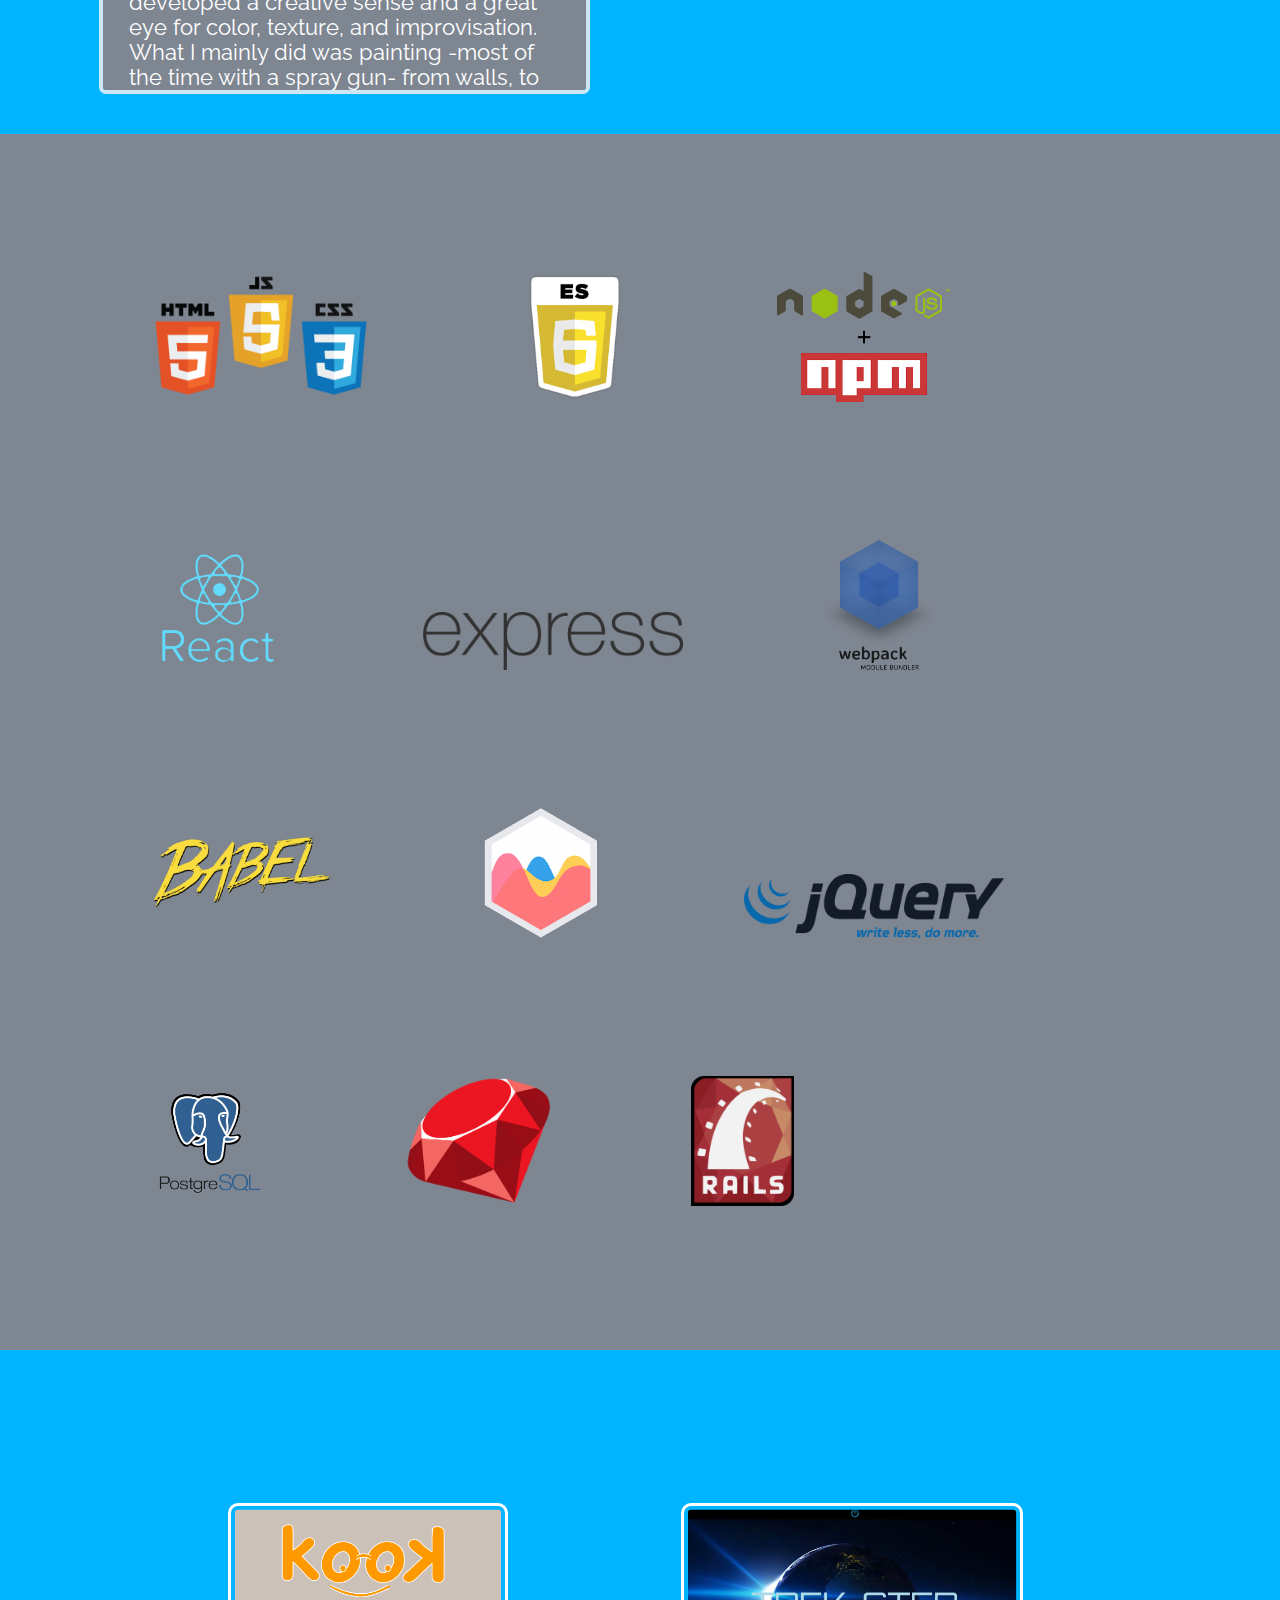
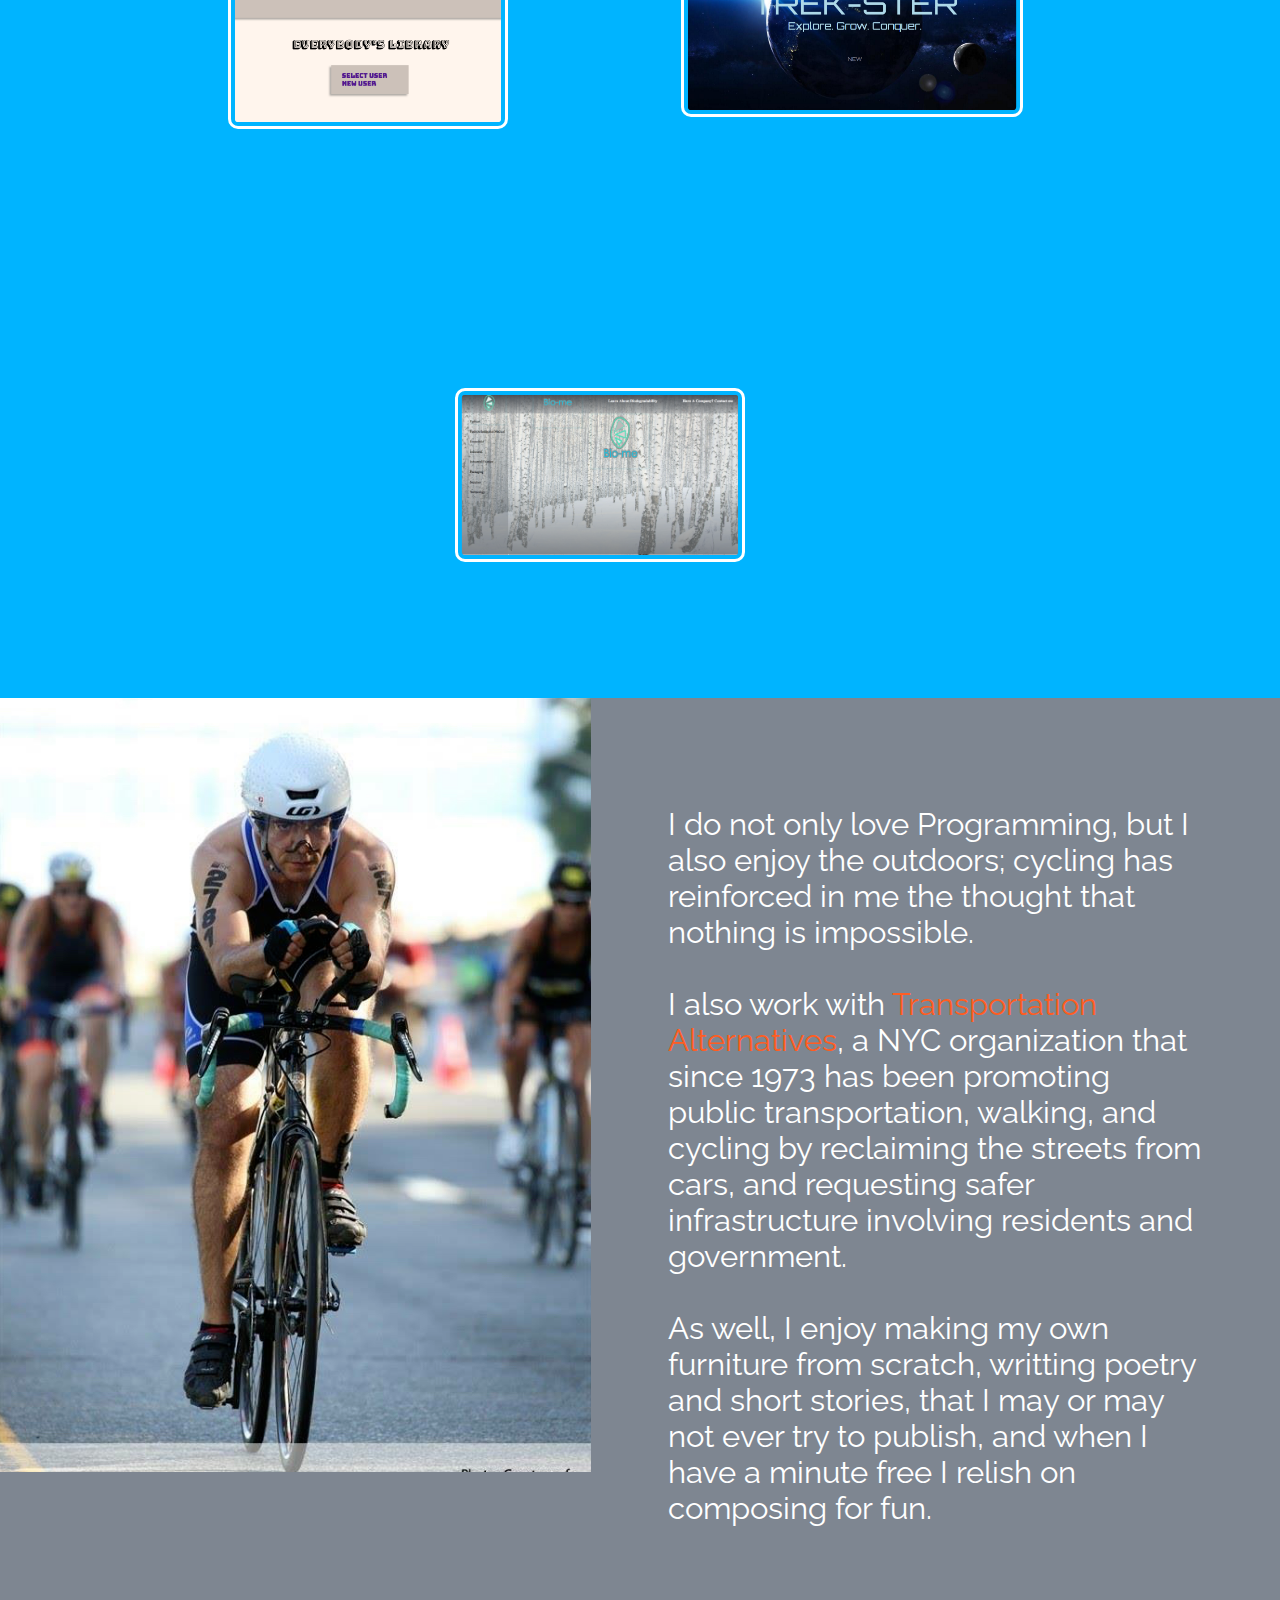
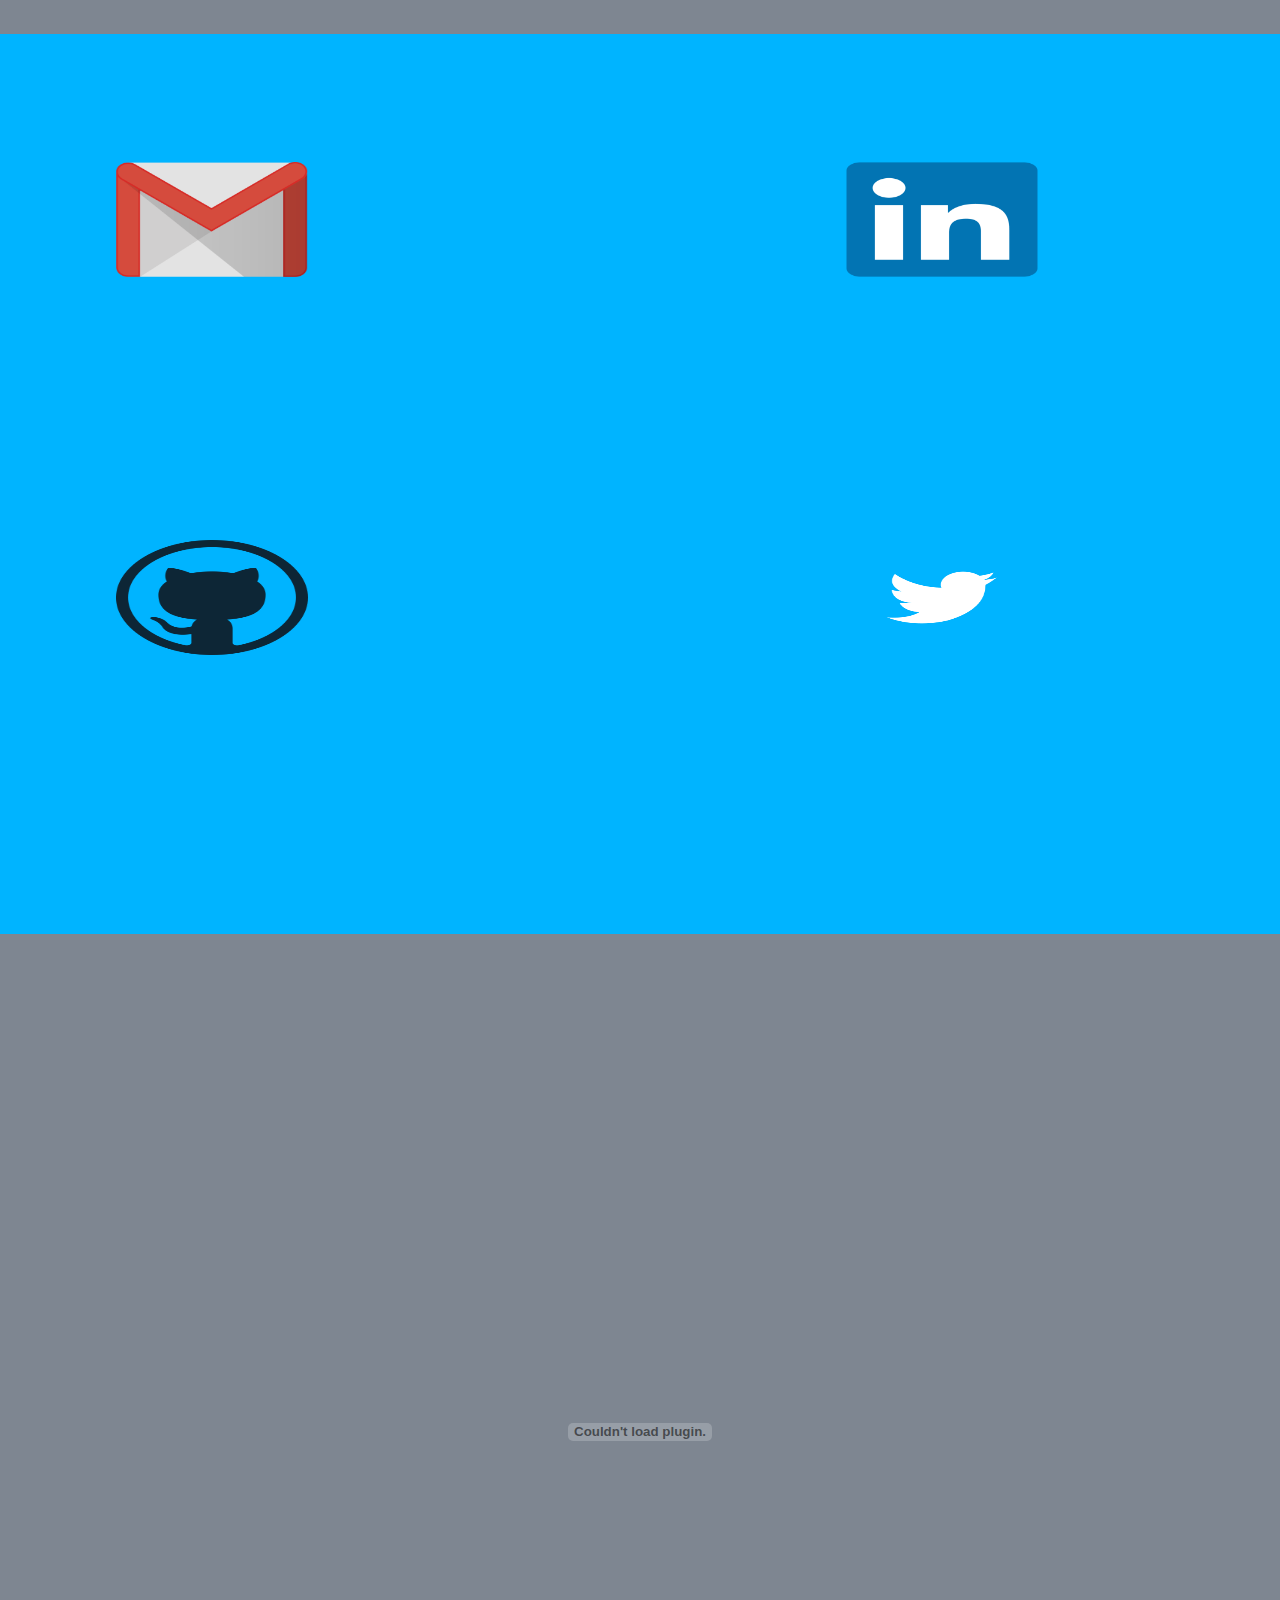
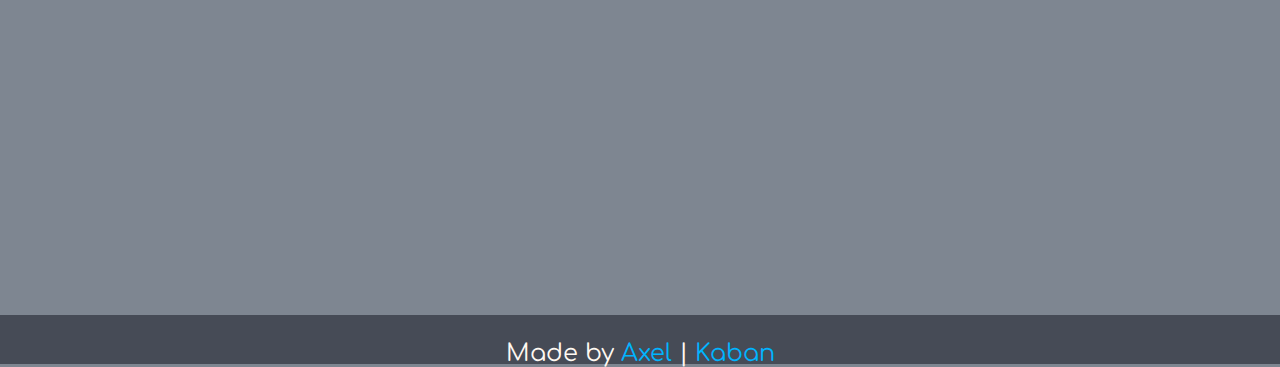
==== commit b6a5cbd3: "addition for responsiveness" ====
--- a/index.html
+++ b/index.html
@@ -33,11 +33,11 @@
         </main>
         <!--cover of the website-->
         <div class="panel-container">
-        <div class="panel left">
-           <p class="letter-two"> <span class="bracket">{</span>A </p>
-            </div>
-        <div class="panel right">
-           <p class= "letter-one"> K<span class="bracket">}</span></p> 
+            <div class="panel left">
+                <p class="letter-two"> <span class="bracket">{</span>A </p>
+            </div>
+            <div class="panel right">
+               <p class= "letter-one"> K<span class="bracket">}</span></p> 
             </div>
         </div>
         <button>
@@ -60,6 +60,7 @@
         <div class= "option one"></div>
         <div class="option about" id='about'>
             <div class= "about text">
+                <br>
                 <p>I have spent five years in the visual merchandising business, working as a finisher and finishing manager for companies like Geoff Howell Studio inc. and Guild, throughout that time I developed a creative sense and a great eye for color, texture, and improvisation. What I mainly did was painting -most of the time with a spray gun- from walls, to shapes and figures, like full-size two-dimensional cows, or columns made out of foam. During that time I started my studies in mechanical engineering at New York City College of Technology, and it was there where I had my first encounter to programming through an introductory class that I took outside of my curriculum.</p>
                 <br>
                 <p>I have always loved to take things apart and put things together, four years ago I finally took courage to put together my first dream bicycle, and even though it has taken time to perfect certain aspects of it, like the gear ratio. It is always my best ride, which I also use in competitions.</p>
--- a/css/style.css
+++ b/css/style.css
@@ -1,4 +1,7 @@
 @import url(https://fonts.googleapis.com/css?family=Comfortaa|Raleway);
+html {
+  display: block;
+}
 body {
   height: 100vh;
   width: 100vw;
@@ -7,17 +10,16 @@
   color: #FFFFFF;
   background-color: #7E8691;
   overflow: hidden;
-  
 }
 
 /*For the intro*/
 
 main {
   position: fixed;
-  top: 40%;
+  top: 45%;
   left: 50%;
-  /*height: 100%;*/
-  /*width: 100%;*/
+  /*height: 50vh;
+  width: 50vw;*/
   z-index: 3;
   -webkit-transform: translate(-50%, -50%);
           transform: translate(-50%, -50%);
@@ -53,9 +55,9 @@
   font-size: 4em;
   text-align: center;
   /*margin: 0 5px 70px ;*/
-  margin-left: 7%;
+ margin-left: 7%; 
   margin-bottom: 0;
-  margin-top: 20%;
+  margin-top: 14%;
   -webkit-transform: translateY(1em);
           transform: translateY(1em);
   -webkit-transition: opacity 0s 1.42s ease-out, -webkit-transform 0s 1.42s ease-out;
@@ -87,49 +89,54 @@
 
 .panel {
   position: fixed;
-  float: inherit;
-  width: 25em;
-  height: 50em;
+  width: 50%;
+  height: 100%;
   background-color: #00B4FF;
+  border-left: 1px solid transparent;
+  border-right: 1px solid transparent;
   z-index: 6;
   visibility: visible;
   -webkit-transition: opacity 0.8s 0.61s ease-out, -webkit-transform 0.6s ease-in-out;
   transition: opacity 0.8s 0.61s ease-out, -webkit-transform 0.6s ease-in-out;
   transition: transform 0.6s ease-in-out, opacity 0.8s 0.61s ease-out;
   transition: transform 0.6s ease-in-out, opacity 0.8s 0.61s ease-out, -webkit-transform 0.6s ease-in-out;
+ 
 }
 .panel.left {
   left: 0;
-  /*text-align: center;*/
+  text-align: center;
  font-family: 'Comfortaa', cursive;
- font-size: 1.2em;
+ font-size: 28px;
+  float: left;
 }
 .panel.left:before {
-  /*position: fixed;*/
-  /*top: 0;
+  position: fixed;
+  top: 0;
   right: 0;
-  bottom: 0;*/
+  bottom: 0;
   margin: auto;
   content: '';
-  height: 2em;
+  height: 46px;
   width: 0;
  
  }
 .panel.right {
   right: 0;
-  /*text-align: center;*/
+  text-align: center;
  font-family: 'Comfortaa', cursive;
- font-size: 1.2em;
+ font-size: 28px;
+  float: right;
+    
 }
 .panel.right:before {
-  /*position: ;*/
-  /*top: 0;
+  position: fixed;
+  top: 0;
   left: 0;
-  bottom: 0;*/
+  bottom: 0;
   margin: auto;
   content: '';
-  height: 2em;
-  /*width: 0;*/
+  height: 46px;
+  width: 0;
   
 
 }
@@ -184,11 +191,11 @@
 button {
   cursor: pointer;
   position: fixed;
-  top: -5%;
+  top: 42%;
   right: 0;
   bottom: 0;
-  left: -.3%;
-  margin: auto;
+  left: 45%;
+  margin: 0;
   width: 1em;
   height: 1em;
   color: white;
@@ -234,19 +241,56 @@
     font-size: 1.2em;
     margin-right: 5%;
 }
-p.letter-two {
-    position: absolute;
+/*p.letter-two {
+    position: fixed;
     float: left;
     margin-left: 60%;
     font-size: 6em;
     margin-top: 40%;
-}
-p.letter-one {
-  position: absolute;
+    z-index: 7;
+}*/
+p.letter-two {
+  position: fixed;
+  top: -5%;
+  right: 30%;
+  bottom: 0;
+  left: -.3%;
+  margin: auto;
+  width: 1em;
+  height: 1em;
+  background-color: transparent;
+  /*padding: 0 24px;*/
+  font-size: 6em;
+  border: 0;
+  z-index: 7;
+  border-radius: 100%;
+  -webkit-tap-highlight-color: transparent;
+}
+/*p.letter-one {
+  position: fixed;
   float: right;
     margin-left: 11%;
     font-size: 6em;
     margin-top: 40%;
+    z-index: 7;
+}*/
+
+p.letter-one {
+  position: fixed;
+  top: -5%;
+  right: 0;
+  bottom: 0;
+  left: 27%;
+  margin: auto;
+  width: 1em;
+  height: 1em;
+  background-color: transparent;
+  /*padding: 0 24px;*/
+  font-size: 6em;
+  border: 0;
+  z-index: 7;
+  border-radius: 100%;
+  -webkit-tap-highlight-color: transparent;
 }
 
 /*For the rest of the app---------------------------------------------*/
@@ -254,6 +298,7 @@
   display: flex;
   display: -webkit-flex;
   flex-direction: column;
+  width: 100%;
 }
 
 .option {
@@ -265,6 +310,7 @@
   height: 100vh;
   width: 100vw;
   z-index: 4;
+  overflow: hidden;
 }
 div.one {
   z-index: 2;
@@ -272,17 +318,22 @@
 /*Nav bar---------------------------------------------------------*/
 nav {
   width: 100vw;
-  margin: 0 auto;
+  margin: 0;
   position:fixed;
  display: flex;
+ display: -webkit-flex;
   flex-direction: row;
+  flex-wrap: wrap;
+  justify-content: center;
   z-index: 5;
   background-color: #464B56;
 }
 
+
+
 a.choice {
   margin: 0;
-  padding: 1% 9% 1% 4%;
+  padding: 1% 8.2% 1% 4%;
   font-family: 'Comfortaa', cursive;
  font-size: .7em !important;
 }
@@ -299,13 +350,16 @@
 div.about {
   background-color: #00B4FF;
   display: flex;
+  display: -webkit-flex;
   flex-direction: row;
   justify-content: space-around;
+  width: auto;
+  height: auto;
 }
 .about .text {
   position: relative;
   flex-direction: column;
-  height: 10em;
+  height: 17rem;
   width: 20em;
   margin-top: 4em;
   margin-bottom: 2em;
@@ -316,7 +370,7 @@
   border-radius: 3px;
   padding-left: 2%;
   padding-right: 2%;
-  padding-top: 20em;;
+  padding-top: 20em;
   overflow: scroll;
 }
 
@@ -357,15 +411,20 @@
   align-content: space-around;
   justify-content: center;
   padding: 3em 0 3em 0;
-}
-
+  height: auto;
+}
+
+div.skills-show {
+  margin-left: 3.5em; 
+  margin-right: 3.5em;
+}
 
 img.skill-logo {
-   max-height: 5%;
-   max-width: 10%;
-   margin: 2em;
-   margin-left: 6.3em;
-   padding-left: 1%;
+   max-height: 6.5em;
+   max-width: 13em;
+   margin: 2.3em;
+   /*margin-left: 9em;*/
+   padding: 1em;
 }
 
 /*Projects section------------------------------------------*/
@@ -373,10 +432,12 @@
 div.projects {
   background-color: #00B4FF;
   display: flex;
+  display: -webkit-flex;
   flex-flow: row wrap;
   align-content: space-around;
   justify-content: center;
   padding-top: 2em;
+ 
 }
 
 img.project {
@@ -387,6 +448,7 @@
     border-radius: 10px;
     border: 3px solid #FFFFFF;
     padding: 1%;
+    height: auto;
 }
 div.tooltip {
     max-height: 30em;
@@ -491,16 +553,18 @@
 div.interests {
   background-color: #7E8691;
   display: flex;
+  display: -webkit-flex;
   flex-direction: row;
   justify-content: space-around;
+  height: auto;
 }
 div.interests-image, image.interest-image {
     max-height: 100%;
-    max-width: 100%;
+    max-width: 100em;
 }
 
 div.interests-text {
-    height: 100%;
+    /*height: 100%;*/
     width: 45%;
     padding: 6%;
     font-family: 'Raleway', sans-serif;
@@ -516,11 +580,14 @@
 /*Contacts section ----------------------------------------------*/
 div.contact {
   background-color: #00B4FF;
+  /*height: auto;*/
 }
 div.contacts {
     display: flex;
+    display: -webkit-flex;
     flex-flow: row wrap;
   justify-content: space-between;
+  height: auto;
 }
 div.contact-one, div.contact-two, div.contact-three, div.contact-four {
      max-height: 40%;
@@ -578,6 +645,9 @@
 span.blue-name {
   color:#00B4FF;
 }
+
+
+
 /*for media queries and responsiveness-----------------------------*/
 
 img {
@@ -597,8 +667,171 @@
     }
 }
 
-html { font-size:100%; } 
-
-@media (min-width: 640px) { body {font-size:1rem;} } 
-@media (min-width:960px) { body {font-size:1.2rem;} } 
-@media (min-width:1100px) { body {font-size:1.5rem;} } +/*html { font-size:100%; } */
+
+
+@media (min-width:702px), (min-width:707px), (min-width:741px), (min-width:752px), (min-width:762px), (min-width:792px){
+  p.letter-two {
+    left:-8%;
+  }
+}
+
+
+@media (min-width:800px) {
+  p.letter-two {
+    left:-6%;
+  }
+}
+
+@media (min-width:960px) { 
+  body {
+    font-size:1.2rem;
+    } 
+
+  p.letter-two {
+    left: -5%;
+  }
+  }
+
+@media (min-width:1100px) { 
+  body {
+    font-size:1.5rem;
+    } 
+  
+  p.letter-two {
+    left:-5%;
+    font-size:6em;
+    bottom: 0;
+  }
+   p.letter-one {
+    right:0;
+    font-size:6em;
+    bottom: 0;
+  } 
+  } 
+
+  /*For Iphone 6+*/
+
+  /*@media (min-width: 414px) {
+    p.letter-two {
+    left:-28%;
+    font-size:600%;
+    bottom: 5%;
+  }
+   p.letter-one {
+    right:-19%;
+    font-size:600%;
+    bottom: 5%;
+  } 
+  }*/
+
+  /*For Iphone 6*/
+
+  /*@media (min-width: 375px) {
+    p.letter-two {
+    left:-28%;
+    font-size:500%;
+    bottom: 5%;
+  }
+   p.letter-one {
+    right:-19%;
+    font-size:500%;
+    bottom: 5%;
+  } 
+  }*/
+
+/*For Iphone 5*/
+
+  @media (min-width: 320px) {
+    /*body {
+      width: 100%;
+      height: 100%;
+    }*/
+    p.letter-two {
+    left: -.8em;
+    font-size:5.4em;
+    bottom: 5%;
+  }
+    p.letter-one {
+    right: -.5em;
+    font-size:5.4em;
+    bottom: 5%;
+  } 
+
+  h1 {
+    font-size: 2.3em;
+    margin-left: 1%;
+    margin-top: 25%;
+
+  }
+
+  .dot.left:after, .dot.right:after {
+    width: .25em;
+    height: .25em;
+  }
+
+  button {
+    left: 40%;
+  }
+  
+  /*nav {
+    float: left;
+    flex-direction: column;
+    width: 17vw;
+    opacity: 0;
+  }
+
+  nav:hover{
+    opacity:1;
+  }*/
+  }
+
+  /*General*/
+
+  @media (min-width:1101px){
+
+    body {
+      overflow-x: hidden;
+    }
+    p.letter-two {
+    left:-.3%;
+    font-size:6em;
+    bottom: 0;
+  }
+   p.letter-one {
+    right:0;
+    font-size:6em;
+    bottom: 0;
+  } 
+   h1 {
+    font-size: 4em;
+    margin-left: 7%;
+    margin-top: 14%;
+  }
+
+  .dot.left:after, .dot.right:after {
+    width: .3em;
+    height: .3em;
+    
+  }
+
+  button {
+    left: 45%;
+  }
+
+  nav {
+  width: 100vw;
+  flex-direction: row;
+  opacity: 1;
+}
+
+  }
+/*
+@media (max-width: 900px) {
+  nav {
+    display: inline-block;
+  
+  }
+
+ 
+}*/
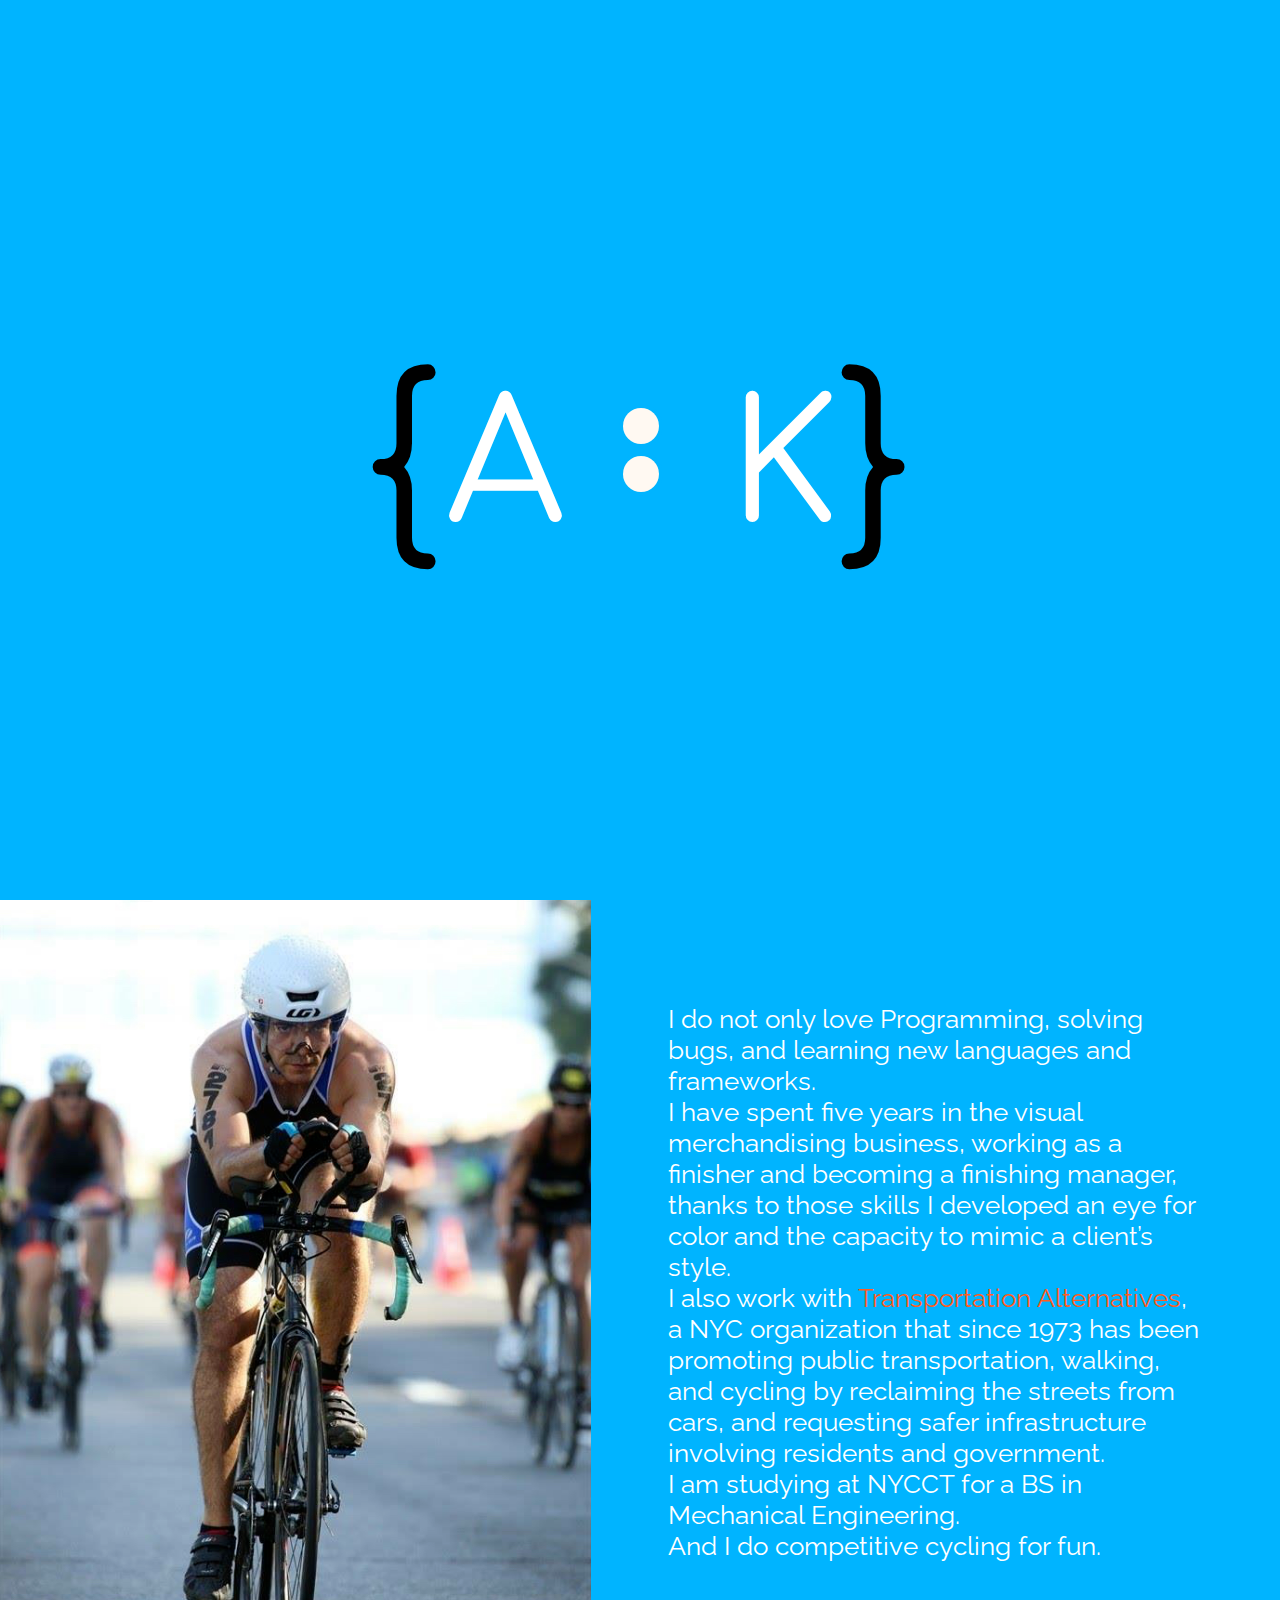
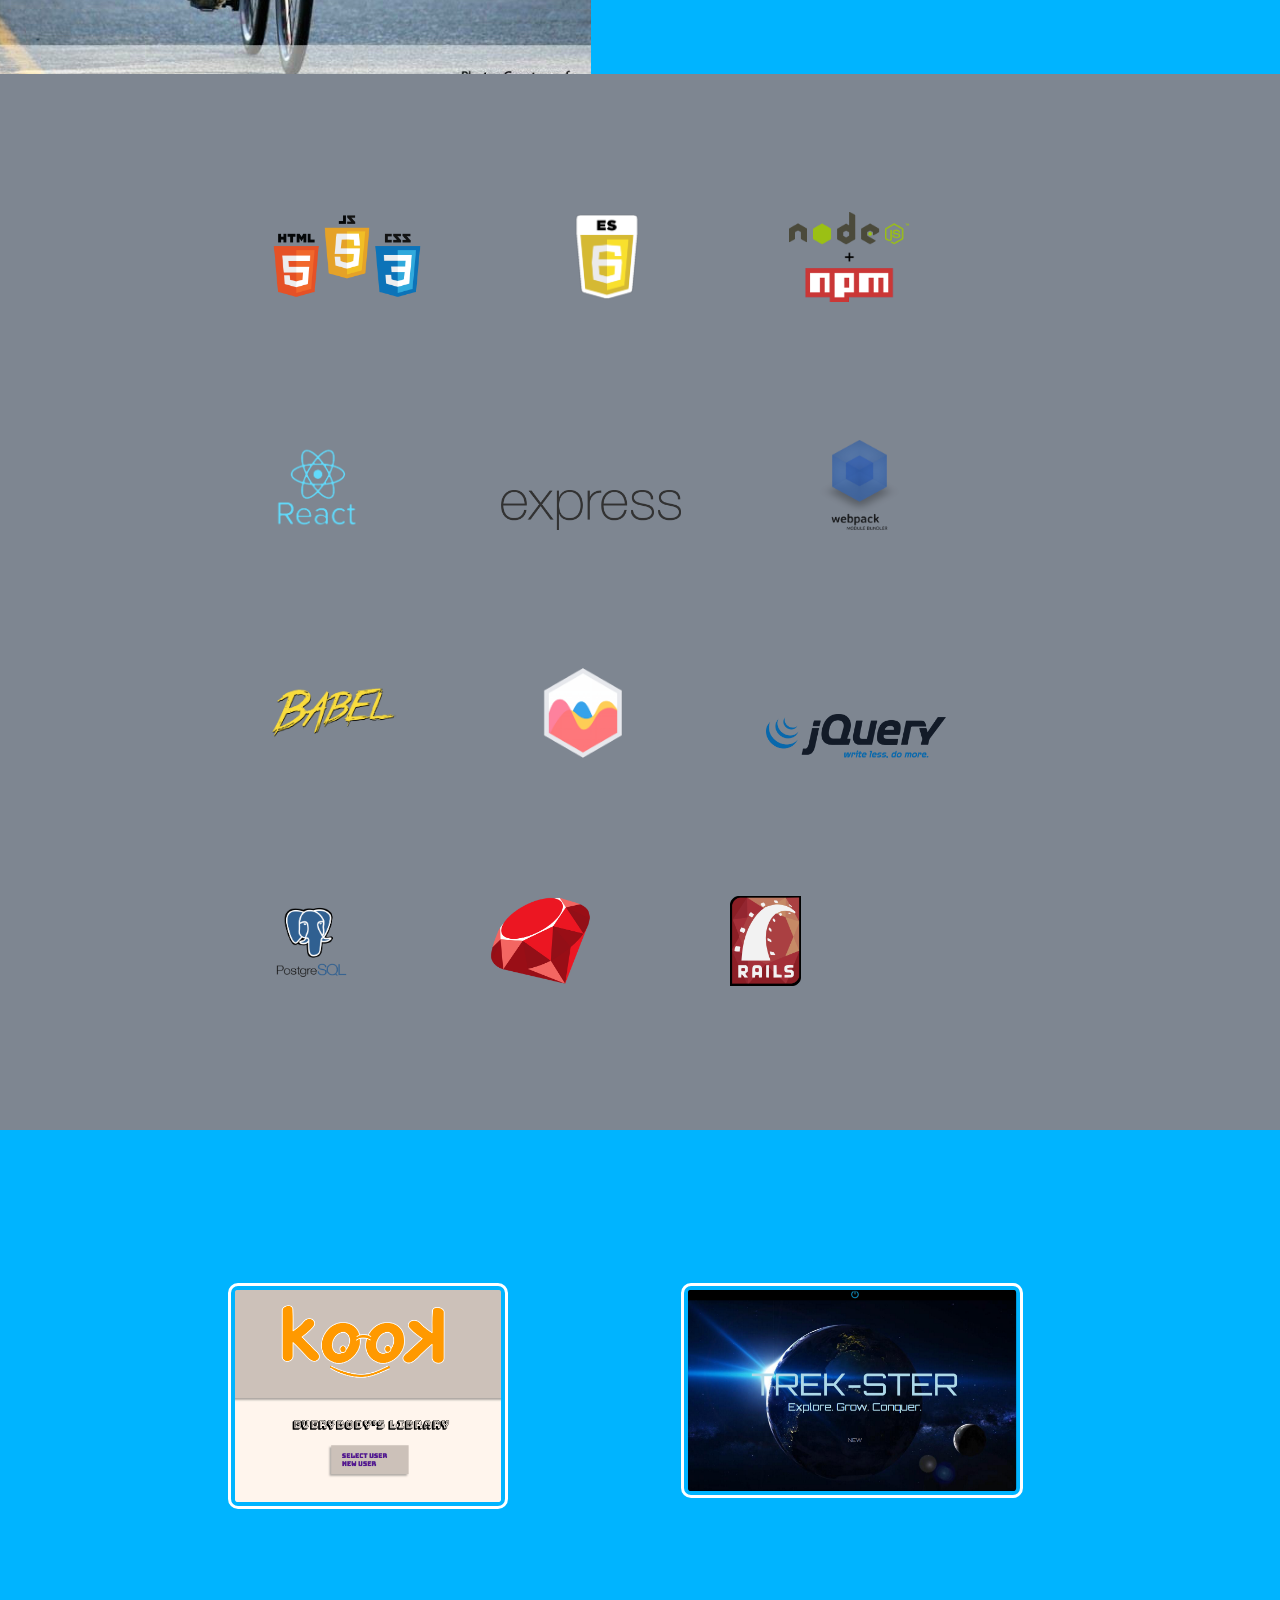
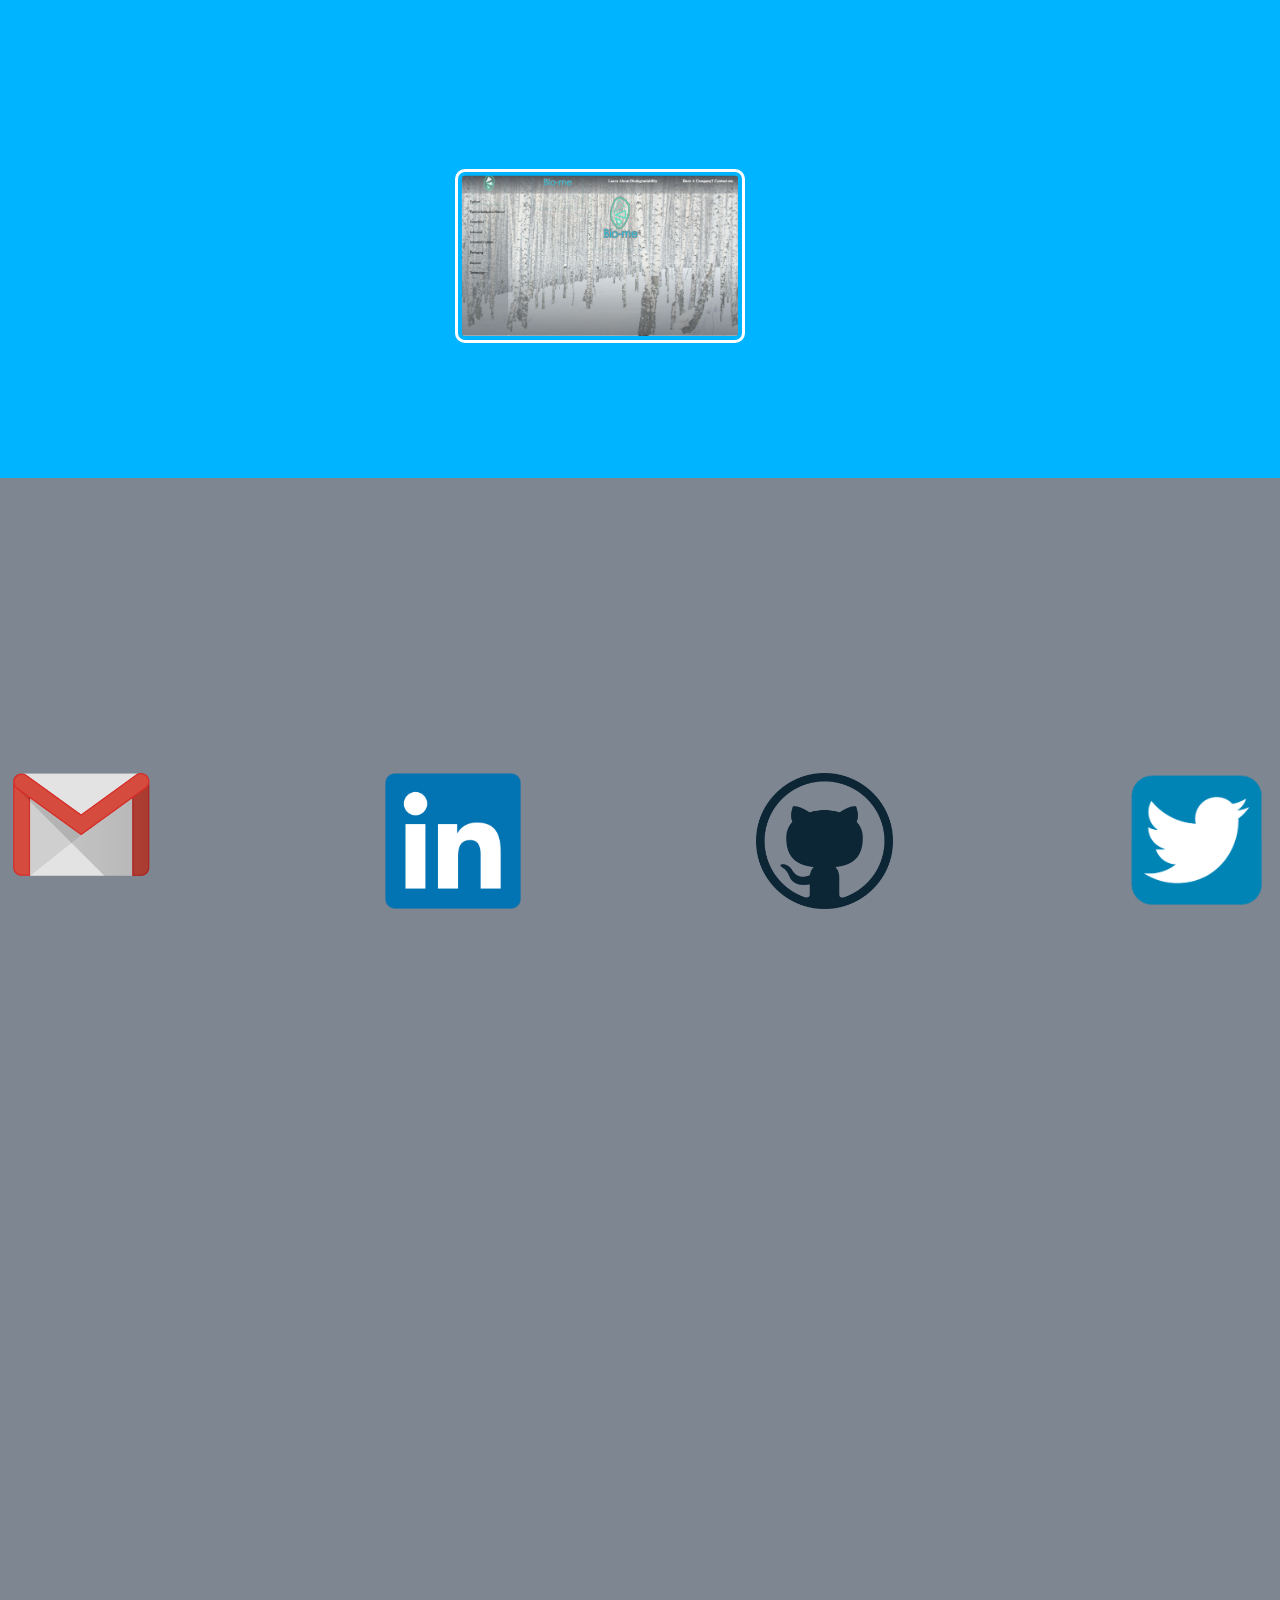
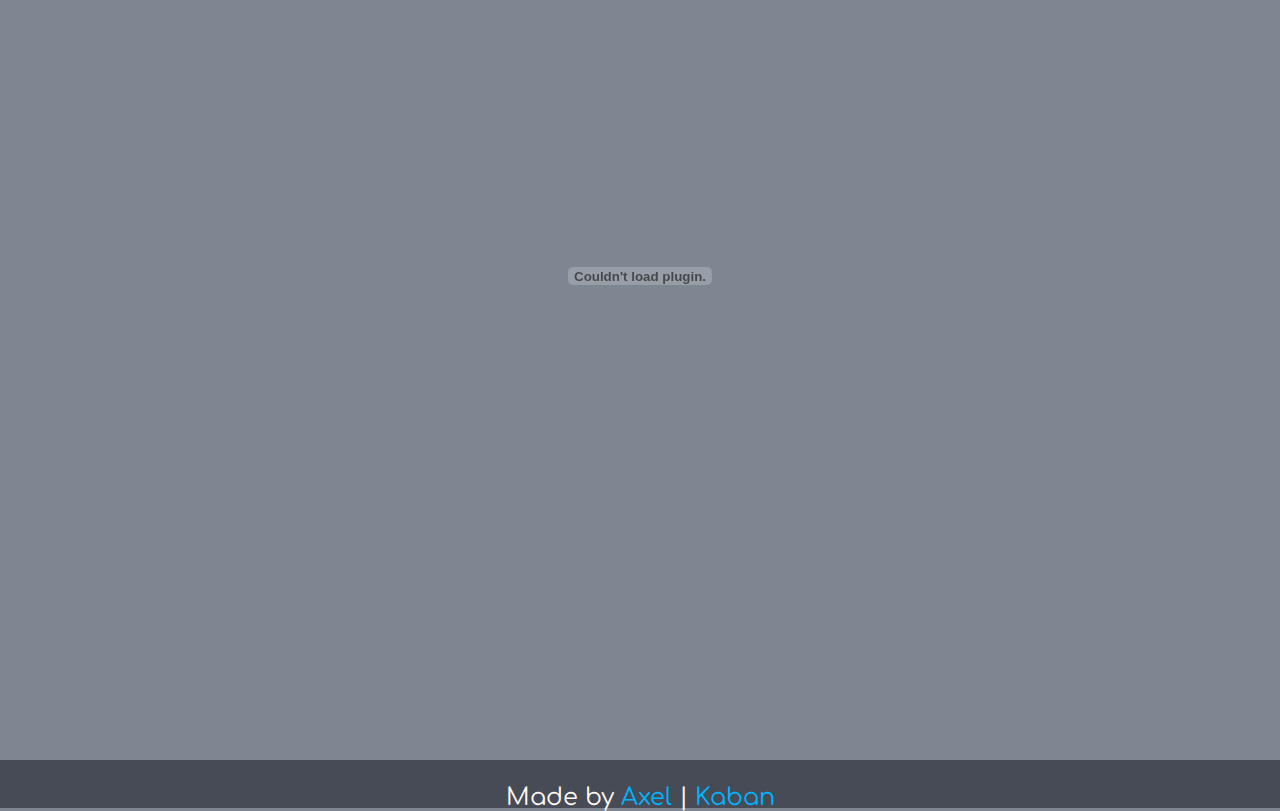
==== commit c888136d: "edits on how to pass the intro page and resizing of images" ====
--- a/index.html
+++ b/index.html
@@ -51,7 +51,7 @@
                <a  class= "choice about"> About</a>
                <a  class= "choice skills">Skills</a>
                <a  class= "choice projects">Projects</a>
-               <a  class= "choice interests">Interests</a>
+               <!--<a  class= "choice interests">Interests</a>-->
                <a class= "choice contact">Contact</a>
                <a class= "choice resume">Resume</a> 
             </nav>
@@ -59,7 +59,24 @@
         <div class="options">
         <div class= "option one"></div>
         <div class="option about" id='about'>
-            <div class= "about text">
+            <!--Here I have pasted the div that I had on interests and restructure my about-->
+             <div class="interests-image">
+                <img class="interests-image" src="media/nyctri.png" data-src-600px="media/nyctri-600px.png" data-src-800px="media/nyctri-800px.png" alt="">
+            </div>
+            <div class="interests-text">
+                <p> I do not only love Programming, solving bugs, and learning new languages and frameworks.
+                    <br>
+                    I have spent five years in the visual merchandising business, working as a finisher and becoming a finishing manager, thanks to those skills I developed an eye for color and the capacity to mimic a client’s style.
+                    <br>
+                    I also work with <a class='transalt-link' href="https://www.transalt.org/">Transportation Alternatives</a>, a NYC organization that since 1973 has been promoting public transportation, walking, and cycling by reclaiming the streets from cars, and requesting safer infrastructure involving residents and government.
+                    <br>
+                    I am studying at NYCCT for a BS in Mechanical Engineering.
+                    <br>
+                    And I do competitive cycling for fun.
+                </p>
+
+            </div>
+            <!--<div class= "about text">
                 <br>
                 <p>I have spent five years in the visual merchandising business, working as a finisher and finishing manager for companies like Geoff Howell Studio inc. and Guild, throughout that time I developed a creative sense and a great eye for color, texture, and improvisation. What I mainly did was painting -most of the time with a spray gun- from walls, to shapes and figures, like full-size two-dimensional cows, or columns made out of foam. During that time I started my studies in mechanical engineering at New York City College of Technology, and it was there where I had my first encounter to programming through an introductory class that I took outside of my curriculum.</p>
                 <br>
@@ -72,7 +89,7 @@
               <div class = "brand">
                 <p>~ A keen eye for detail and creative thinking, I love a good challenge and enjoy learning new skills, languages, and frameworks to improve myself every day. There are three main places you could find me: working on my computer, riding my bicycle, or supporting a good cause. ~</p>
               </div>
-            </div>
+            </div>-->
         </div>
         <div class="option skills" id='skills'>
             <div class= "skills-show">
@@ -152,7 +169,7 @@
                 </span>
             </div>
         </div>
-        <div class="option interests" id="interests">
+        <!--<div class="option interests" id="interests">
             <div class="interests-image">
                 <img class="interests-image" src="media/nyctri.png" data-src-600px="media/nyctri-600px.png" data-src-800px="media/nyctri-800px.png" alt="">
             </div>
@@ -169,7 +186,7 @@
 
             </div>
         
-        </div>
+        </div>-->
         <div class="option contact" id="contact">
             <div class= "contacts">
                     <div class= "contact-one">
--- a/css/style.css
+++ b/css/style.css
@@ -356,6 +356,7 @@
   width: auto;
   height: auto;
 }
+/*
 .about .text {
   position: relative;
   flex-direction: column;
@@ -372,15 +373,15 @@
   padding-right: 2%;
   padding-top: 20em;
   overflow: scroll;
-}
+}*/
 
 
 div.image {
   /*background-color: #FFF9F2;
   border-radius: 100%;*/
-  max-width: 30%;
-}
-img.profile {
+  /*max-width: 30%;*/
+}
+/*img.profile {
   height: 9em;
   width: 9em;
   opacity: 1;
@@ -388,24 +389,24 @@
   margin-left: 20%;
   border: 5px solid #FFF9F2;
   border-radius: 100%;
-  /*box-shadow: #00B4FF 0 0 0 4px;*/
-}
-div.brand {
-  color: black/*#464B56*/;
+  
+}*/
+/*div.brand {
+  color: black;
   font-size: .8em;
   font-family: 'Comfortaa', cursive;
   font-style: italic;
-  /*background-color: hsla(0, 100%, 98%, .5);*/
+  
   border-radius: 3px;
   font-weight: bolder;
   padding: 1%;
   margin-top: 10%;
-}
+}*/
 
 /*skills section-------------------------------------------*/
 
 div.skills {
-  background-color: hsla(215, 8%, 53%, .5);
+  background-color: hsl(215, 8%, 53%);
   /*display: flex;*/
   flex-flow: row wrap;
   align-content: space-around;
@@ -417,11 +418,13 @@
 div.skills-show {
   margin-left: 3.5em; 
   margin-right: 3.5em;
+  padding-left: 5em;
+ 
 }
 
 img.skill-logo {
-   max-height: 6.5em;
-   max-width: 13em;
+   max-height: 4.5em;
+   max-width: 9em;
    margin: 2.3em;
    /*margin-left: 9em;*/
    padding: 1em;
@@ -568,7 +571,8 @@
     width: 45%;
     padding: 6%;
     font-family: 'Raleway', sans-serif;
-    font-size: 1.3em;
+    font-size: 1.1em;
+    height: auto;
     
 }
 
@@ -579,28 +583,40 @@
 
 /*Contacts section ----------------------------------------------*/
 div.contact {
-  background-color: #00B4FF;
+  background-color: hsla(215, 8%, 53%, .5);
   /*height: auto;*/
 }
 div.contacts {
     display: flex;
     display: -webkit-flex;
-    flex-flow: row wrap;
+    flex-direction: row;
+    flex-wrap: wrap;
   justify-content: space-between;
+  align-content: center;
   height: auto;
+  margin-top: 23%;
+  margin-left: 1%;
 }
 div.contact-one, div.contact-two, div.contact-three, div.contact-four {
-     max-height: 40%;
-   max-width: 32%;
-   margin: 4.5%;
-   margin-top: 10%;
-   padding-left: 2%;
-}
-
-.gmail, .github, .linkedin, .twitter {
-    height: 60%;
-    width: 47%;
-    margin-left: 4%;
+    height: 20%;
+    width: 12%;
+   /*margin: 4.5%;
+   /*margin-top: 10%;*/
+   /*padding-left: 2;*/
+}
+
+.github, .linkedin, .twitter {
+    height: 90%;
+    width: 90%;
+    /*margin-left: 4%;*/
+    /*margin: 10%;*/
+    
+}
+
+.gmail {
+  height: 84%;
+    width: 90%;
+    /*margin-left: 4%;*/
     /*margin: 10%;*/
 }
 
@@ -676,12 +692,6 @@
   }
 }
 
-
-@media (min-width:800px) {
-  p.letter-two {
-    left:-6%;
-  }
-}
 
 @media (min-width:960px) { 
   body {
@@ -784,7 +794,23 @@
   nav:hover{
     opacity:1;
   }*/
-  }
+}
+
+@media (min-width:550px) {
+  /*p.letter-two {
+    left:-6%;
+  }*/
+   .dot.left:after, .dot.right:after {
+    width: .3em;
+    height: .3em;
+    
+  }
+
+  button {
+    left: 45%;
+  }
+
+}
 
   /*General*/
 
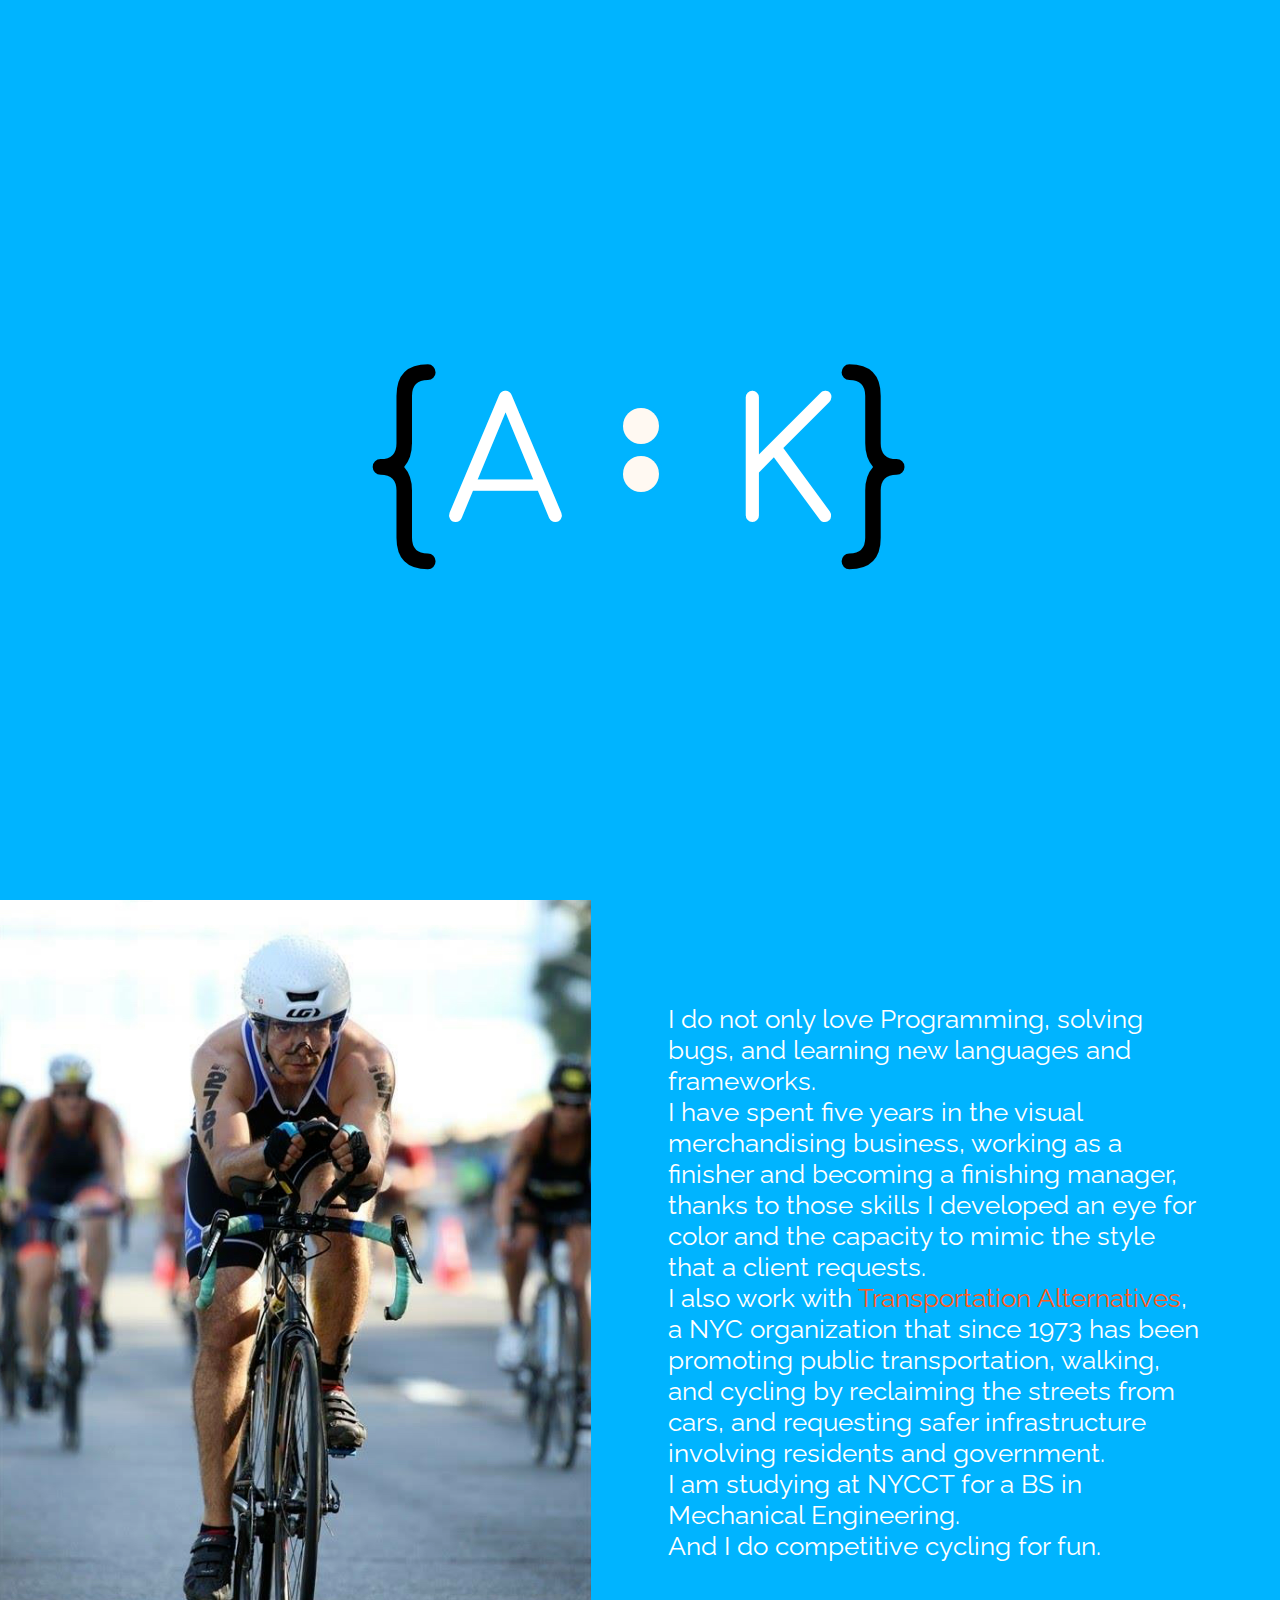
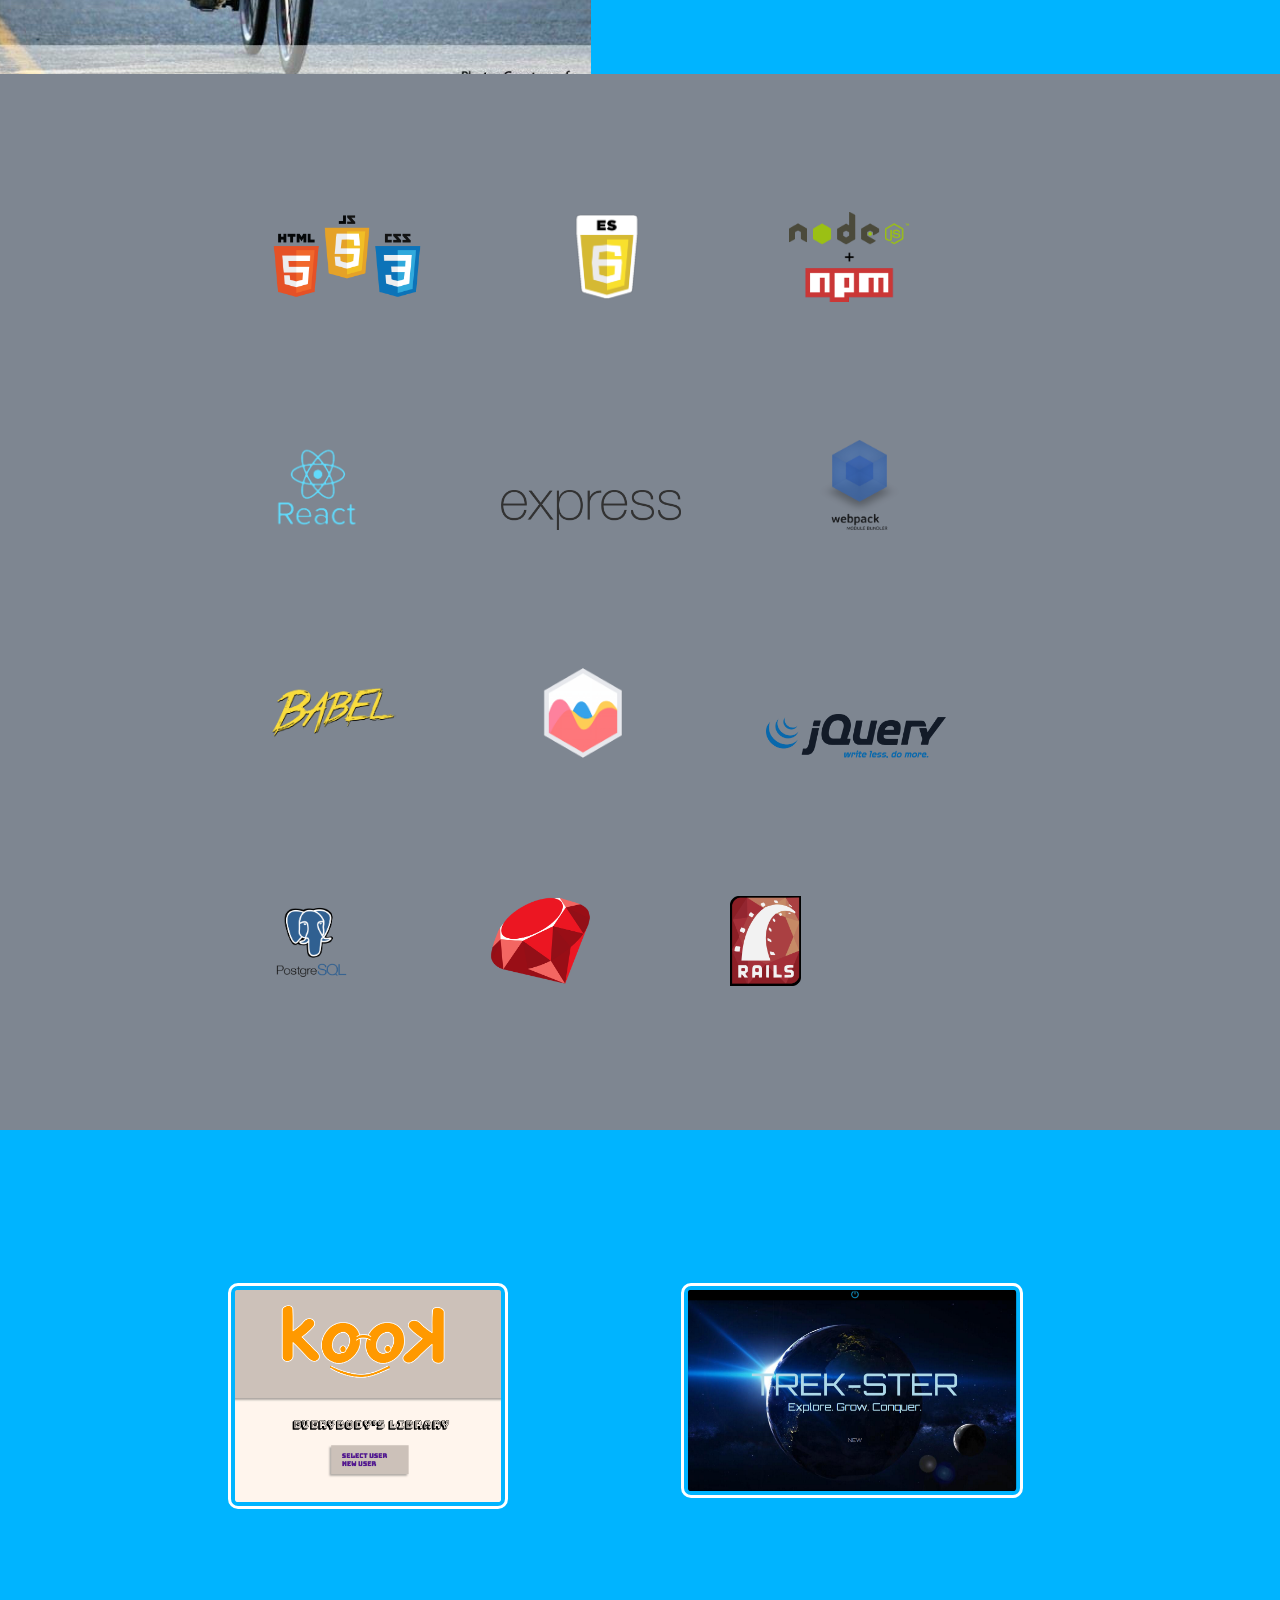
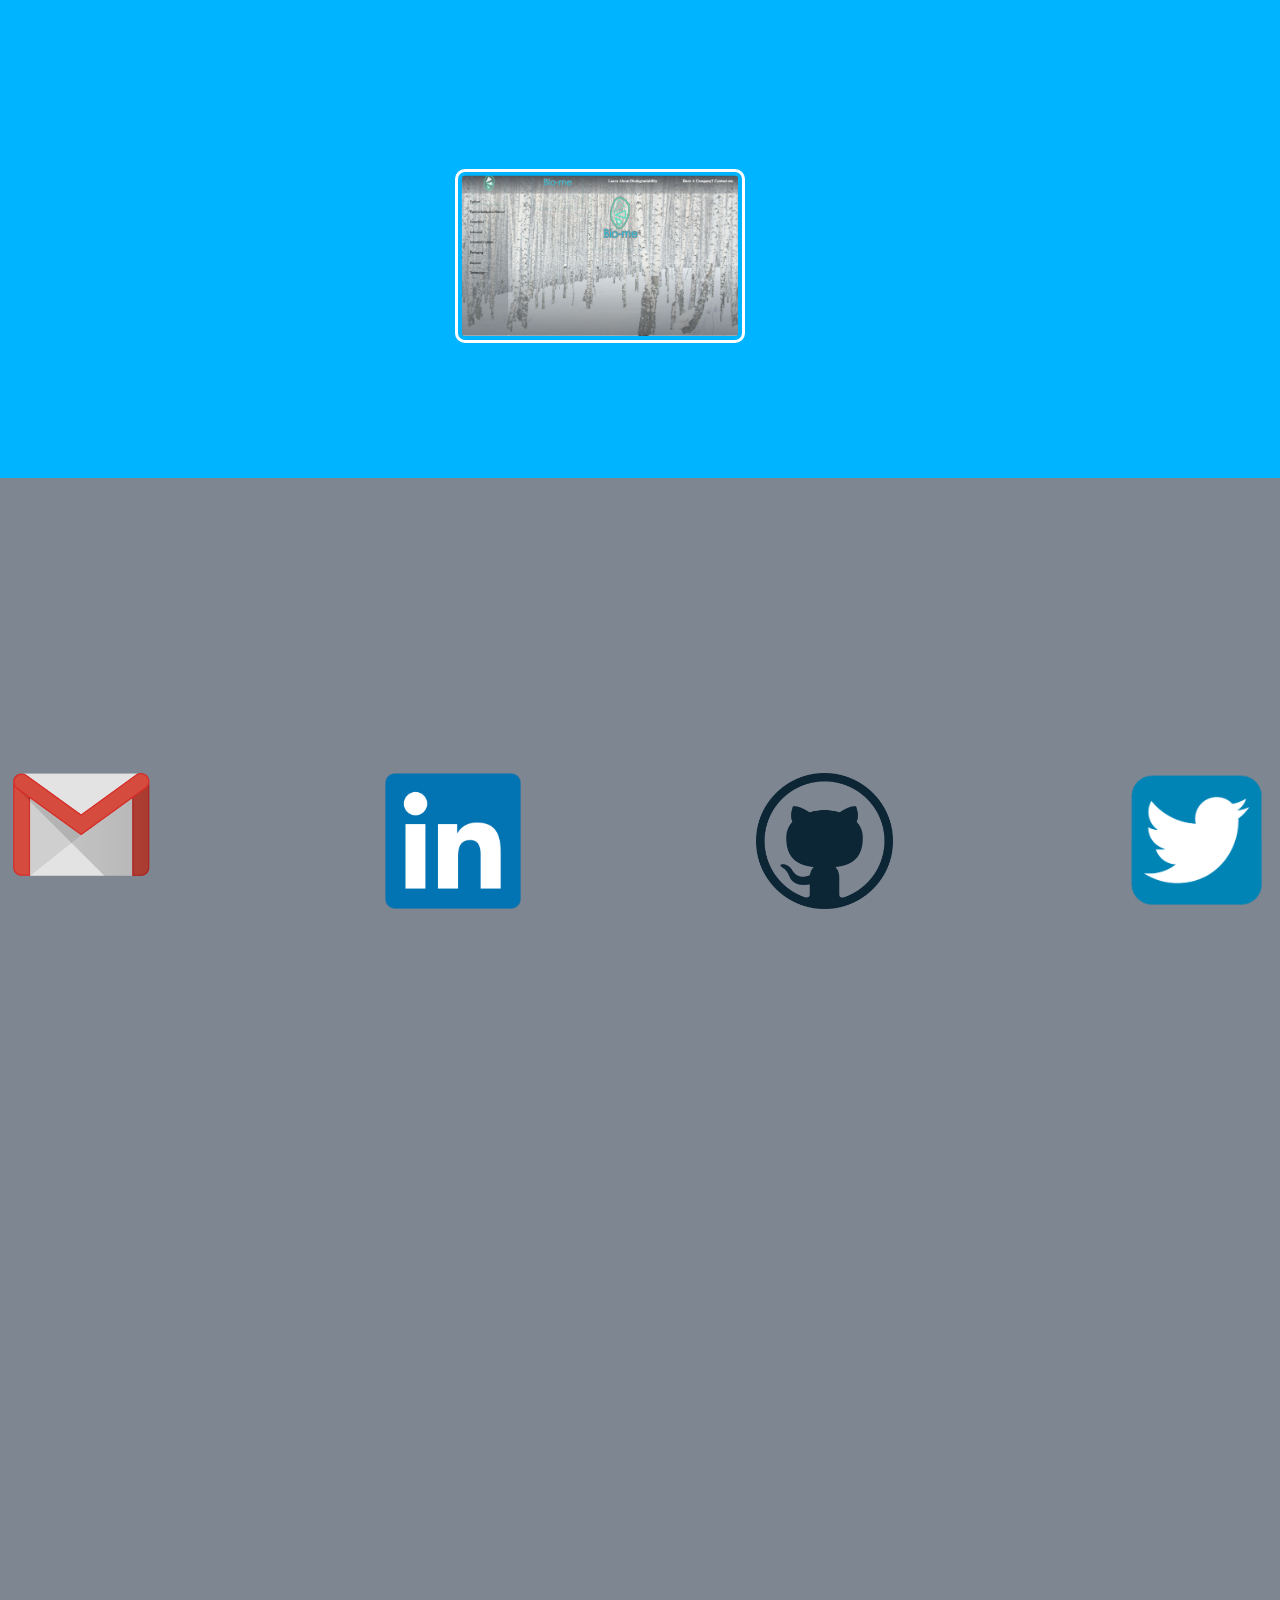
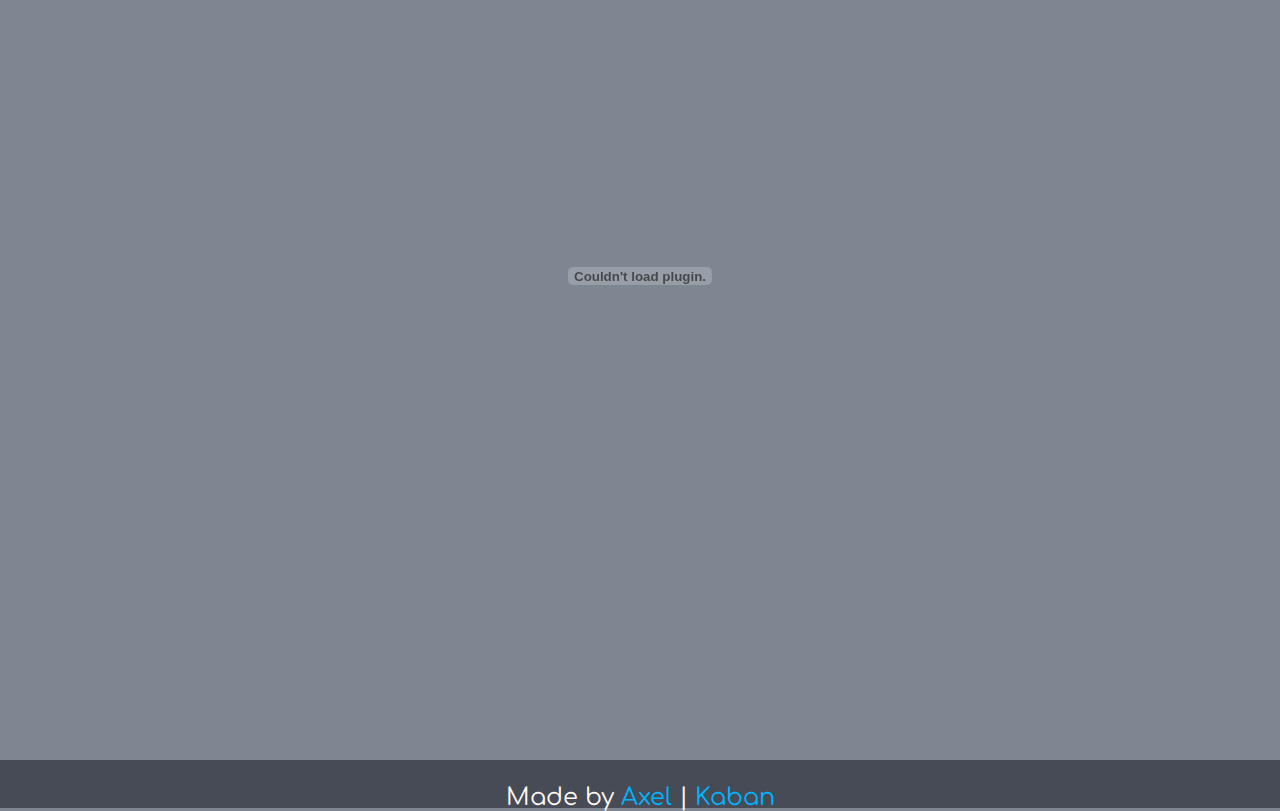
==== commit 0944ce75: "edits on how to pass the intro page and resizing of images with edit on button for mobile" ====
--- a/index.html
+++ b/index.html
@@ -66,7 +66,7 @@
             <div class="interests-text">
                 <p> I do not only love Programming, solving bugs, and learning new languages and frameworks.
                     <br>
-                    I have spent five years in the visual merchandising business, working as a finisher and becoming a finishing manager, thanks to those skills I developed an eye for color and the capacity to mimic a client’s style.
+                    I have spent five years in the visual merchandising business, working as a finisher and becoming a finishing manager, thanks to those skills I developed an eye for color and the capacity to mimic the style that a client requests.
                     <br>
                     I also work with <a class='transalt-link' href="https://www.transalt.org/">Transportation Alternatives</a>, a NYC organization that since 1973 has been promoting public transportation, walking, and cycling by reclaiming the streets from cars, and requesting safer infrastructure involving residents and government.
                     <br>
--- a/css/style.css
+++ b/css/style.css
@@ -189,7 +189,7 @@
 }
 
 button {
-  cursor: pointer;
+  /*cursor: pointer;*/
   position: fixed;
   top: 42%;
   right: 0;
@@ -210,7 +210,7 @@
 button:focus {
   outline: none;
 }
-button:hover {
+.shake {
   animation: shake 0.82s cubic-bezier(.36,.07,.19,.97) both;
   transform: translate3d(0, 0, 0);
   backface-visibility: hidden;
@@ -590,7 +590,7 @@
     display: flex;
     display: -webkit-flex;
     flex-direction: row;
-    flex-wrap: wrap;
+    flex-wrap: wrap !important;
   justify-content: space-between;
   align-content: center;
   height: auto;
@@ -781,7 +781,15 @@
   }
 
   button {
-    left: 40%;
+    left: 35%;
+  }
+
+  div.about {
+    flex-direction: column;
+  }
+
+   div.skills-show {
+    padding-left: 0;
   }
   
   /*nav {
@@ -808,6 +816,13 @@
 
   button {
     left: 45%;
+  }
+  div.about {
+    flex-direction: row;
+  }
+
+  div.skills-show {
+    padding-left: 5em;
   }
 
 }
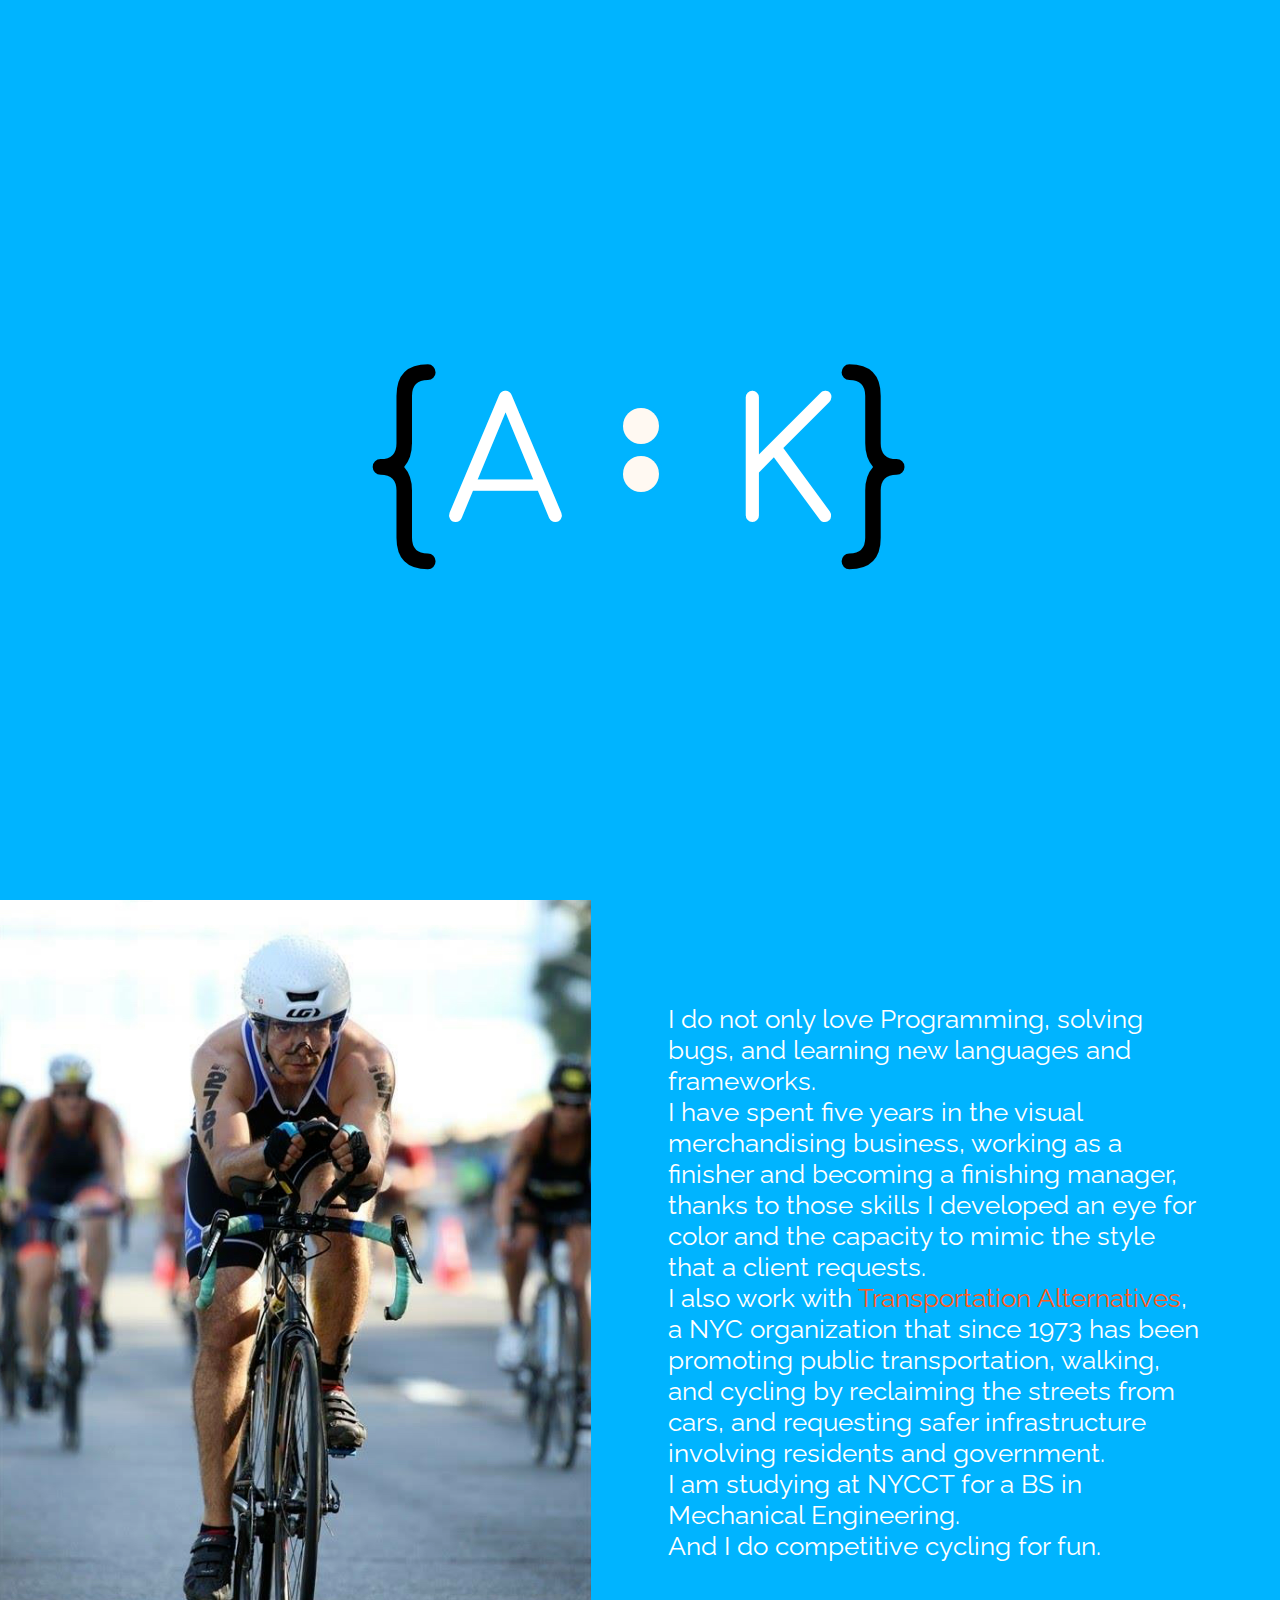
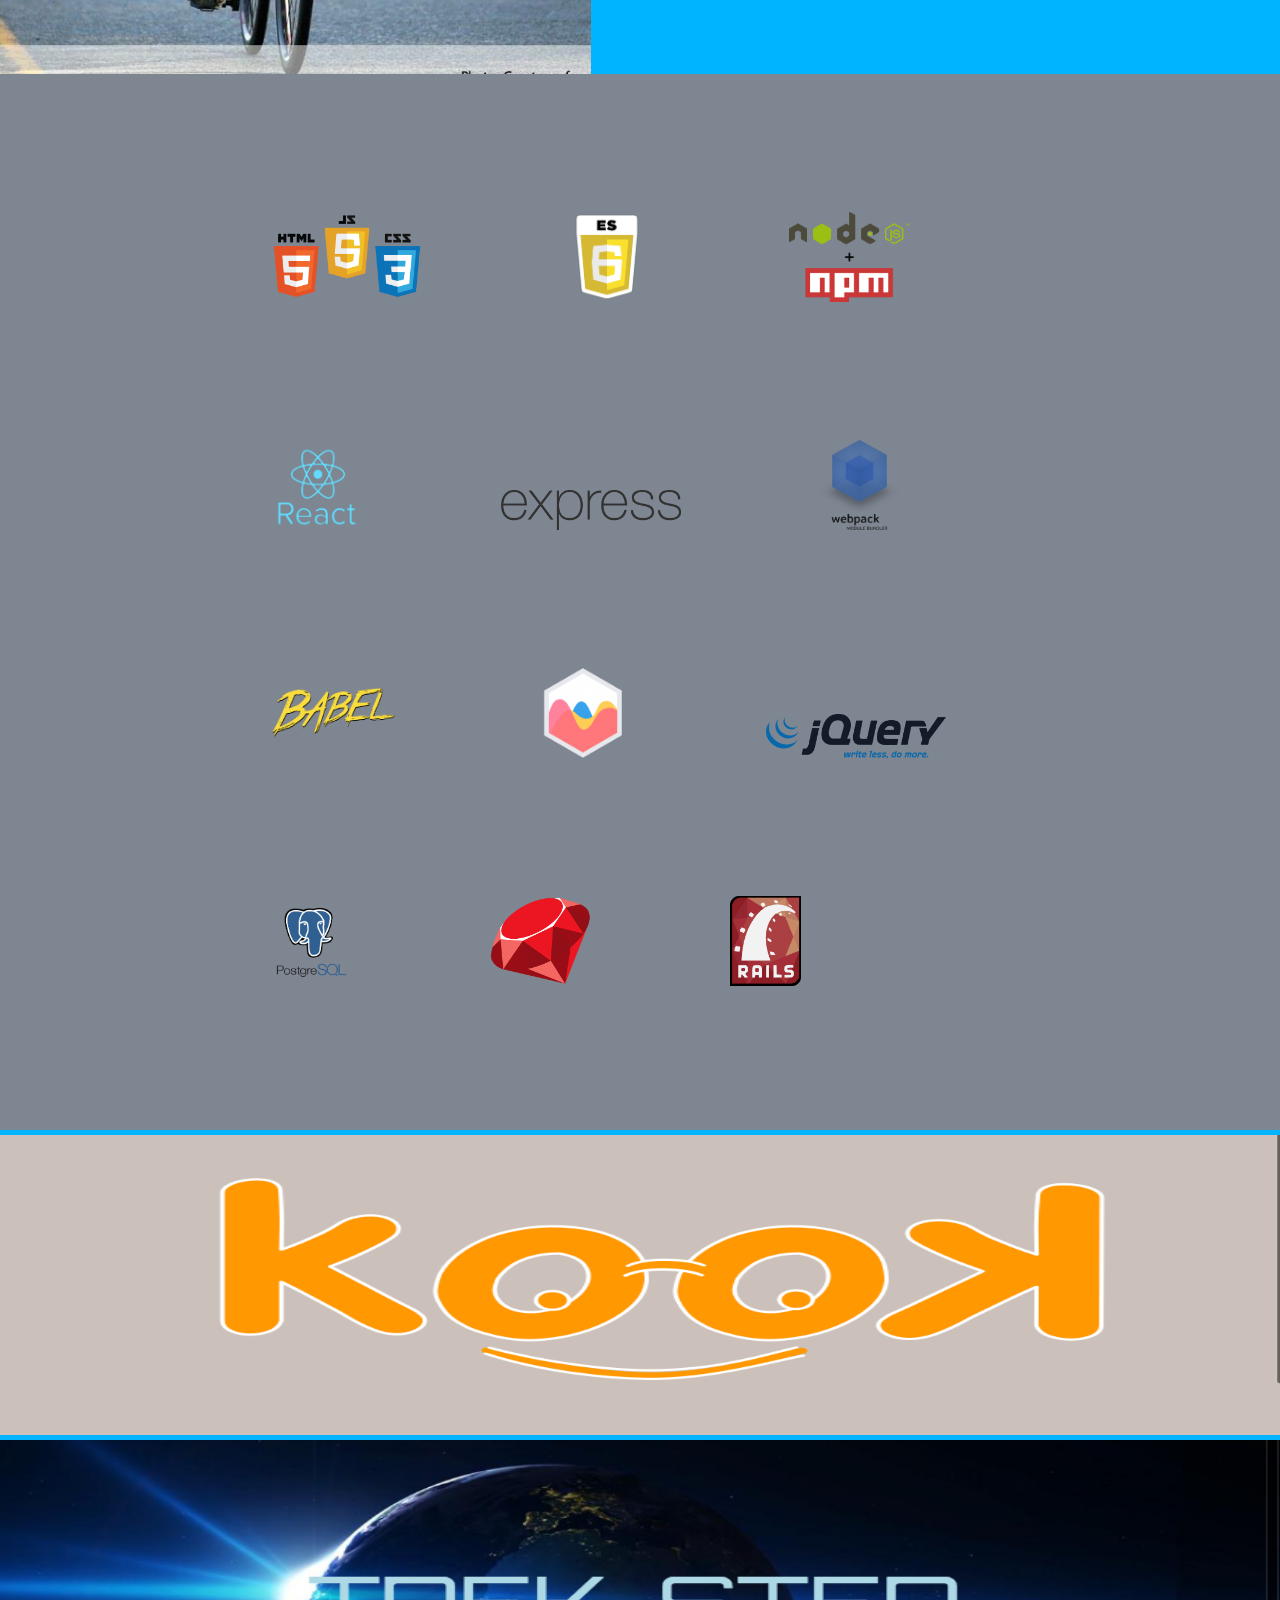
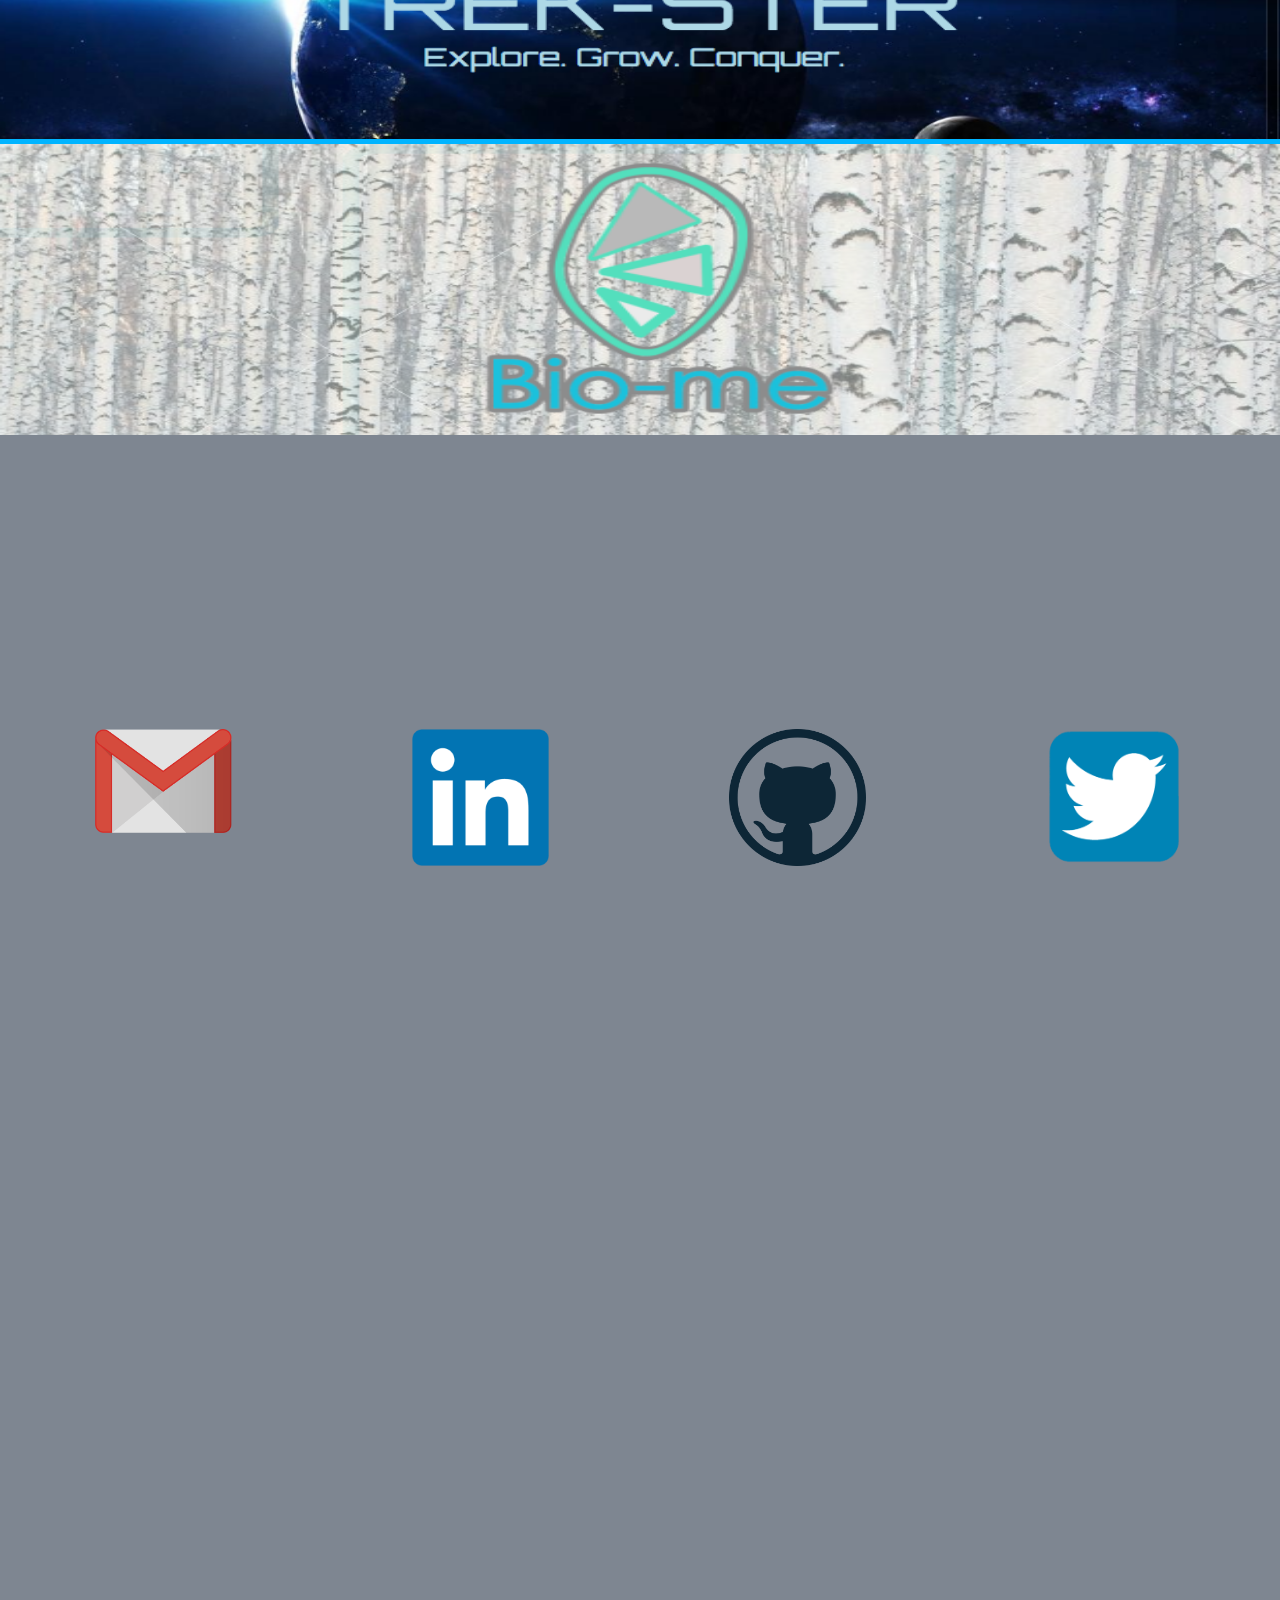
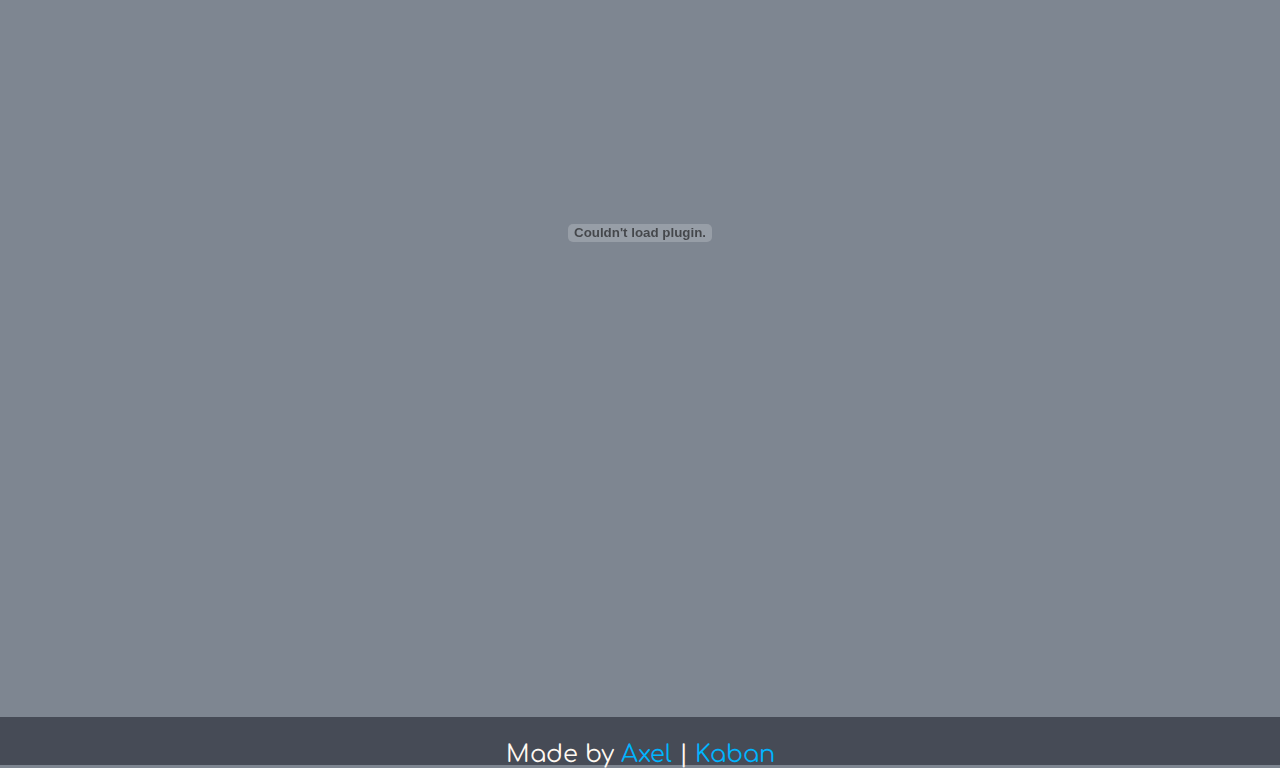
==== commit 15602110: "update to how projects are displayed" ====
--- a/index.html
+++ b/index.html
@@ -44,7 +44,7 @@
             <div class="dot left"></div>
             <div class= "dot right"></div>
         </button>
-        <!--content-->
+<!--content-->
         <header class="option header">
             <nav class= "option nav">
                 
@@ -59,7 +59,7 @@
         <div class="options">
         <div class= "option one"></div>
         <div class="option about" id='about'>
-            <!--Here I have pasted the div that I had on interests and restructure my about-->
+ <!--Here I have pasted the div that I had on interests and restructure my about-->
              <div class="interests-image">
                 <img class="interests-image" src="media/nyctri.png" data-src-600px="media/nyctri-600px.png" data-src-800px="media/nyctri-800px.png" alt="">
             </div>
@@ -108,64 +108,66 @@
            </div>
         </div>
         <div class="option projects" id="projects">
-            <div class="tooltip">
+            <div class="tooltip one">
                 <img class="project" src="media/kook.png" data-src-600px="media/kook-600px.png" data-src-800px="media/kook-800px.png" alt="">
-                <span class="tooltiptextone"> KooK
+<span class="tooltiptextone"> KooK
+                    <a href="https://enigmatic-shelf-53885.herokuapp.com/">Check it out!</a>
+
                     <br> 
                     A website to make a shared library where everyone can search and place books of their interest and everyone else can see them. 
-                    <br> Technologies used: 
-                    <br> HTML5 
-                    <br> CSS
-                    <br> JavaScript
-                    <br>expressjs
-                    <br>Mustache express
-                    <br>NodeJS
-                    <br>PostgresQL
-                    <br>googlebooks API
-                    <br>
-                    <a href="https://enigmatic-shelf-53885.herokuapp.com/">Check it out!</a>
+                    <br>
+                     Technologies used: 
+                    HTML5, 
+                    CSS,
+                    JavaScript,
+                    expressjs,
+                    Mustache express,
+                    NodeJS,
+                    PostgresQL,
+                    googlebooks API
+                    <br>
                  </span>
             </div>
-            <div class="tooltip" >
+            <div class="tooltip two" >
                 <img class="project" src="media/trek-ster.png" data-src-600px="media/trek-ster-600px.png" data-src-800px="media/trek-ster-800px.png" alt=""/>
-                <span class="tooltiptexttwo"> Trek-Ster
+<span class="tooltiptexttwo"> Trek-Ster
+                    <a href="https://pacific-harbor-36192.herokuapp.com/"> Check it out!</a>
                     <br>
                     A website build in Rails. I worked in a group to create a sci-fi space themed chatroom where you can create your own character and you can choose to conquer a planet or live in somebody else's planet.
                     <br> There is a posibility of going to other planets and talking with its inhabitants.
                     <br>
                     Technologies used:
-                    <br>HTML5 
-                    <br>CSS
-                    <br>Ruby
-                    <br>JQuery
-                    <br>Ruby on Rails
-                    <br>Devise
-                    <br>Web Sockets
-                    <br>PostgresQL
-                    <br>
-                    <a href="https://pacific-harbor-36192.herokuapp.com/"> Check it out!</a>
+                    HTML5,
+                    CSS,
+                    Ruby,
+                    JQuery,
+                    Ruby on Rails,
+                    Devise,
+                    Web Sockets,
+                    PostgresQL
+                    <br>
                 </span>
             </div>
-            <div class="tooltip">
+            <div class="tooltip three">
                 <img class="project" src="media/bio-me.png" data-src-600px="media/bio-me-600px.png" data-src-800px="media/bio-me-800px.png" alt="">
-                <span class="tooltiptextthree"> Bio-me
+<span class="tooltiptextthree"> Bio-me
+                    <a href="https://bio-me.herokuapp.com/">Check it out!</a>
                     <br>
                     I  am interested in bringing awareness to biodegradable products. 
                     <br>Unfortunately, while there are a couple of label institutions that have a greater focus on the industrial and packaging fields, I haven't seen a website solely devoted to providing information on biodegradable products. Therefore, I decided to create a website focused on this topic, allowing users to explore varied options, while giving them the chance to learn generally about biodegradability and the overall waste problem in the US
                     <br>
                     Technologies used:
-                    <br> HTML5 
-                    <br> CSS
-                    <br> JavaScript
-                    <br>React
-                    <br>NodeJS
-                    <br>expressjs
-                    <br>PostgresQL
-                    <br>Webpack
-                    <br>Babel
-                    <br>Victory chart
-                    <br>
-                    <a href="https://bio-me.herokuapp.com/">Check it out!</a>
+                    HTML5, 
+                    CSS,
+                    JavaScript,
+                    React,
+                    NodeJS,
+                    expressjs,
+                    PostgresQL,
+                    Webpack,
+                    Babel,
+                    Victory chart
+                    <br>
                 </span>
             </div>
         </div>
--- a/css/style.css
+++ b/css/style.css
@@ -347,13 +347,13 @@
 
 /*About Section --------------------------------------------------*/
 
-div.about {
+div#about {
   background-color: #00B4FF;
   display: flex;
   display: -webkit-flex;
   flex-direction: row;
   justify-content: space-around;
-  width: auto;
+  /* width: auto; */
   height: auto;
 }
 /*
@@ -376,11 +376,11 @@
 }*/
 
 
-div.image {
+/* div.image { */
   /*background-color: #FFF9F2;
   border-radius: 100%;*/
   /*max-width: 30%;*/
-}
+/* } */
 /*img.profile {
   height: 9em;
   width: 9em;
@@ -432,36 +432,57 @@
 
 /*Projects section------------------------------------------*/
 
-div.projects {
+div#projects {
   background-color: #00B4FF;
   display: flex;
   display: -webkit-flex;
-  flex-flow: row wrap;
-  align-content: space-around;
-  justify-content: center;
-  padding-top: 2em;
+  flex-flow: column;
+  /* align-content: space-around; */
+  /* justify-content: space-between; */
+  padding-top: .2em;
  
 }
 
 img.project {
-    max-height: 73%;
-    max-width: 85%;
-    margin: 2%;
+    max-height: 100em;
+    width: 100em;
+    /* margin: 2%; */
     /*margin-top: 26%;*/
-    border-radius: 10px;
-    border: 3px solid #FFFFFF;
-    padding: 1%;
-    height: auto;
-}
+    /* border-radius: 10px; */
+    /* border: 3px solid #FFFFFF; */
+    /* padding: 1%; */
+    /* height: auto;  */
+} 
 div.tooltip {
-    max-height: 30em;
-    max-width: 23em;
-     margin: 2em;
+    display: flex;
+    display: -webkit-flex;
+    max-height: 33.3%;
+    width: 100%;
+     /* margin: 2em; */
     font-family: 'Raleway', sans-serif;
     font-size: .7em !important;
-}
-
-div.tooltip .tooltiptextone {
+    border-bottom: 5px solid #00B4FF
+}
+/* div.tooltip.one{
+  background-image: url("../media/kook.png");
+
+}
+
+div.tooltip.two {
+  background-image: url("../media/trek-ster.png");
+
+
+}
+
+div.tooltip.three {
+  background-image: url("../media/bio-me.png");
+
+
+} */
+
+
+
+/* div.tooltip .tooltiptextone {
     visibility:hidden;
     width: 25%;
     bottom:45%;
@@ -474,24 +495,27 @@
     border-radius: 6px;
     position: absolute;
     z-index: 5;
-}
-
-div.tooltip .tooltiptexttwo{
+} */
+
+    div.tooltip .tooltiptextone,
+  div.tooltip .tooltiptexttwo,
+  div.tooltip .tooltiptextthree {
     visibility:hidden;
-    width: 25%;
-    bottom:37%;
-    left:35em;
-    margin-left: -60px; 
-    background-color: #464B56;
+    width: 100%;
+    height: 33.3%;
+    /* bottom:37%;
+    left:35em; */
+    /* margin-left: -60px;  */
+    background-color: rgba(70, 75, 86, .7);
     color: #FFFFFF;
     text-align: center;
-    padding: 5px 0;
-    border-radius: 6px;
+    /* padding: 5px 0; */
+    /* border-radius: 6px; */
     position: absolute;
     z-index: 5;
 }
 
-div.tooltip .tooltiptextthree {
+/* div.tooltip .tooltiptextthree {
     visibility:hidden;
     width: 25%;
     bottom:20%;
@@ -504,18 +528,17 @@
     border-radius: 6px;
     position: absolute;
     z-index: 5;
-}
+} */
 
 div.tooltip:hover .tooltiptextone, div.tooltip:hover .tooltiptexttwo, div.tooltip:hover .tooltiptextthree {
     visibility: visible;
 }
 
-div.tooltip .tooltiptextone::after {
+/* div.tooltip .tooltiptextone::after {
     content: " ";
     position: absolute;
     bottom: 100%;
     left: 50%;
-    /*z-index: 5;*/
     margin-left: -5px;
     border-width: 5px;
     border-style: solid;
@@ -527,7 +550,6 @@
     position: absolute;
     bottom: 100%;
     left: 50%;
-    /*z-index: 5;*/
     margin-left: -5px;
     border-width: 5px;
     border-style: solid;
@@ -539,12 +561,11 @@
     position: absolute;
     bottom: 100%;
     left: 50%;
-    /*z-index: 5;*/
     margin-left: -5px;
     border-width: 5px;
     border-style: solid;
     border-color: transparent transparent #464B56 transparent;
-}
+} */
 
 a {
     text-decoration: none;
@@ -562,12 +583,15 @@
   height: auto;
 }
 div.interests-image, image.interest-image {
-    max-height: 100%;
+    height: 100%;
     max-width: 100em;
 }
+div.interests-image {
+  display: flex;
+
+}
 
 div.interests-text {
-    /*height: 100%;*/
     width: 45%;
     padding: 6%;
     font-family: 'Raleway', sans-serif;
@@ -587,11 +611,13 @@
   /*height: auto;*/
 }
 div.contacts {
-    display: flex;
-    display: -webkit-flex;
-    flex-direction: row;
-    flex-wrap: wrap !important;
-  justify-content: space-between;
+  display: flex;
+  display: -webkit-flex;
+  flex-flow: row wrap !important;
+  -ms-flex-flow: row wrap !important;
+
+    /* flex-wrap: wrap !important; */
+  justify-content: space-around;
   align-content: center;
   height: auto;
   margin-top: 23%;
@@ -781,7 +807,7 @@
   }
 
   button {
-    left: 35%;
+    left: 30%;
   }
 
   div.about {
@@ -823,6 +849,11 @@
 
   div.skills-show {
     padding-left: 5em;
+  }
+
+  div.contacts {
+    flex-flow: column wrap;
+    -ms-flex-flow: column wrap
   }
 
 }
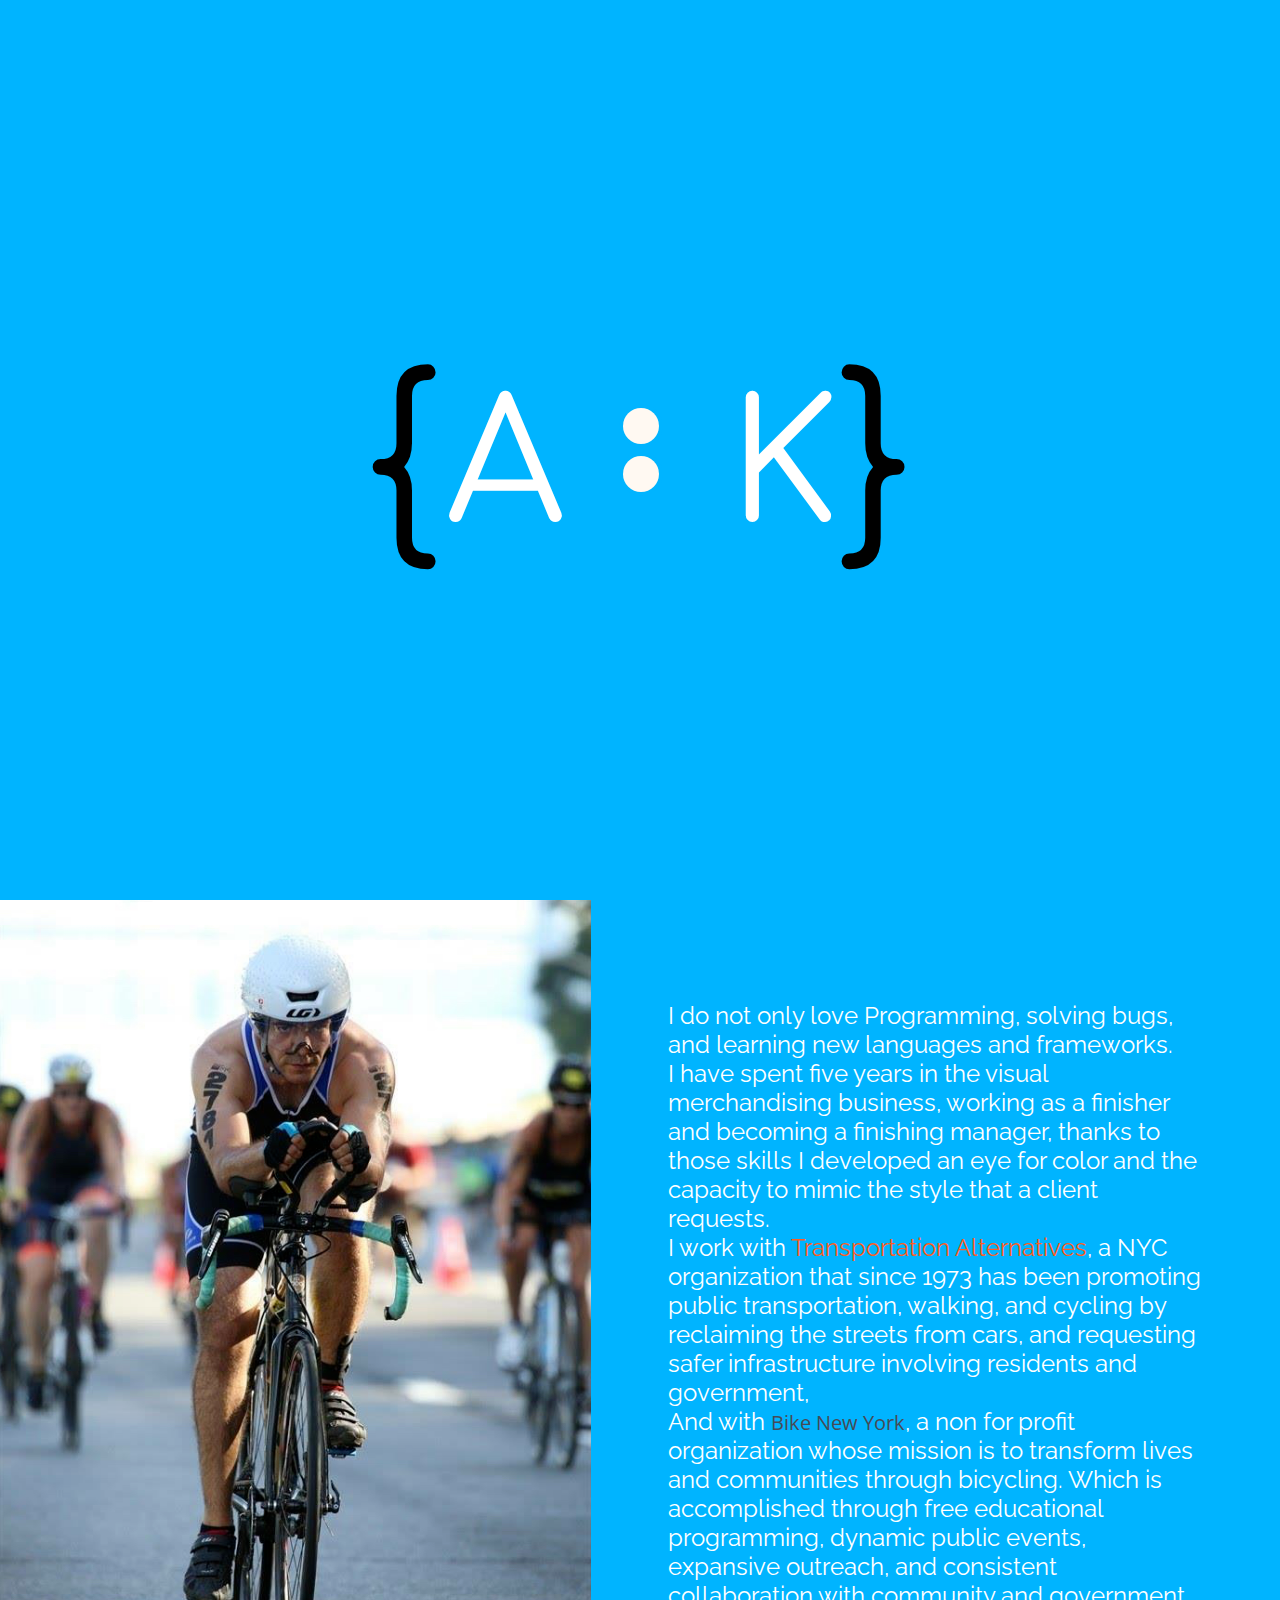
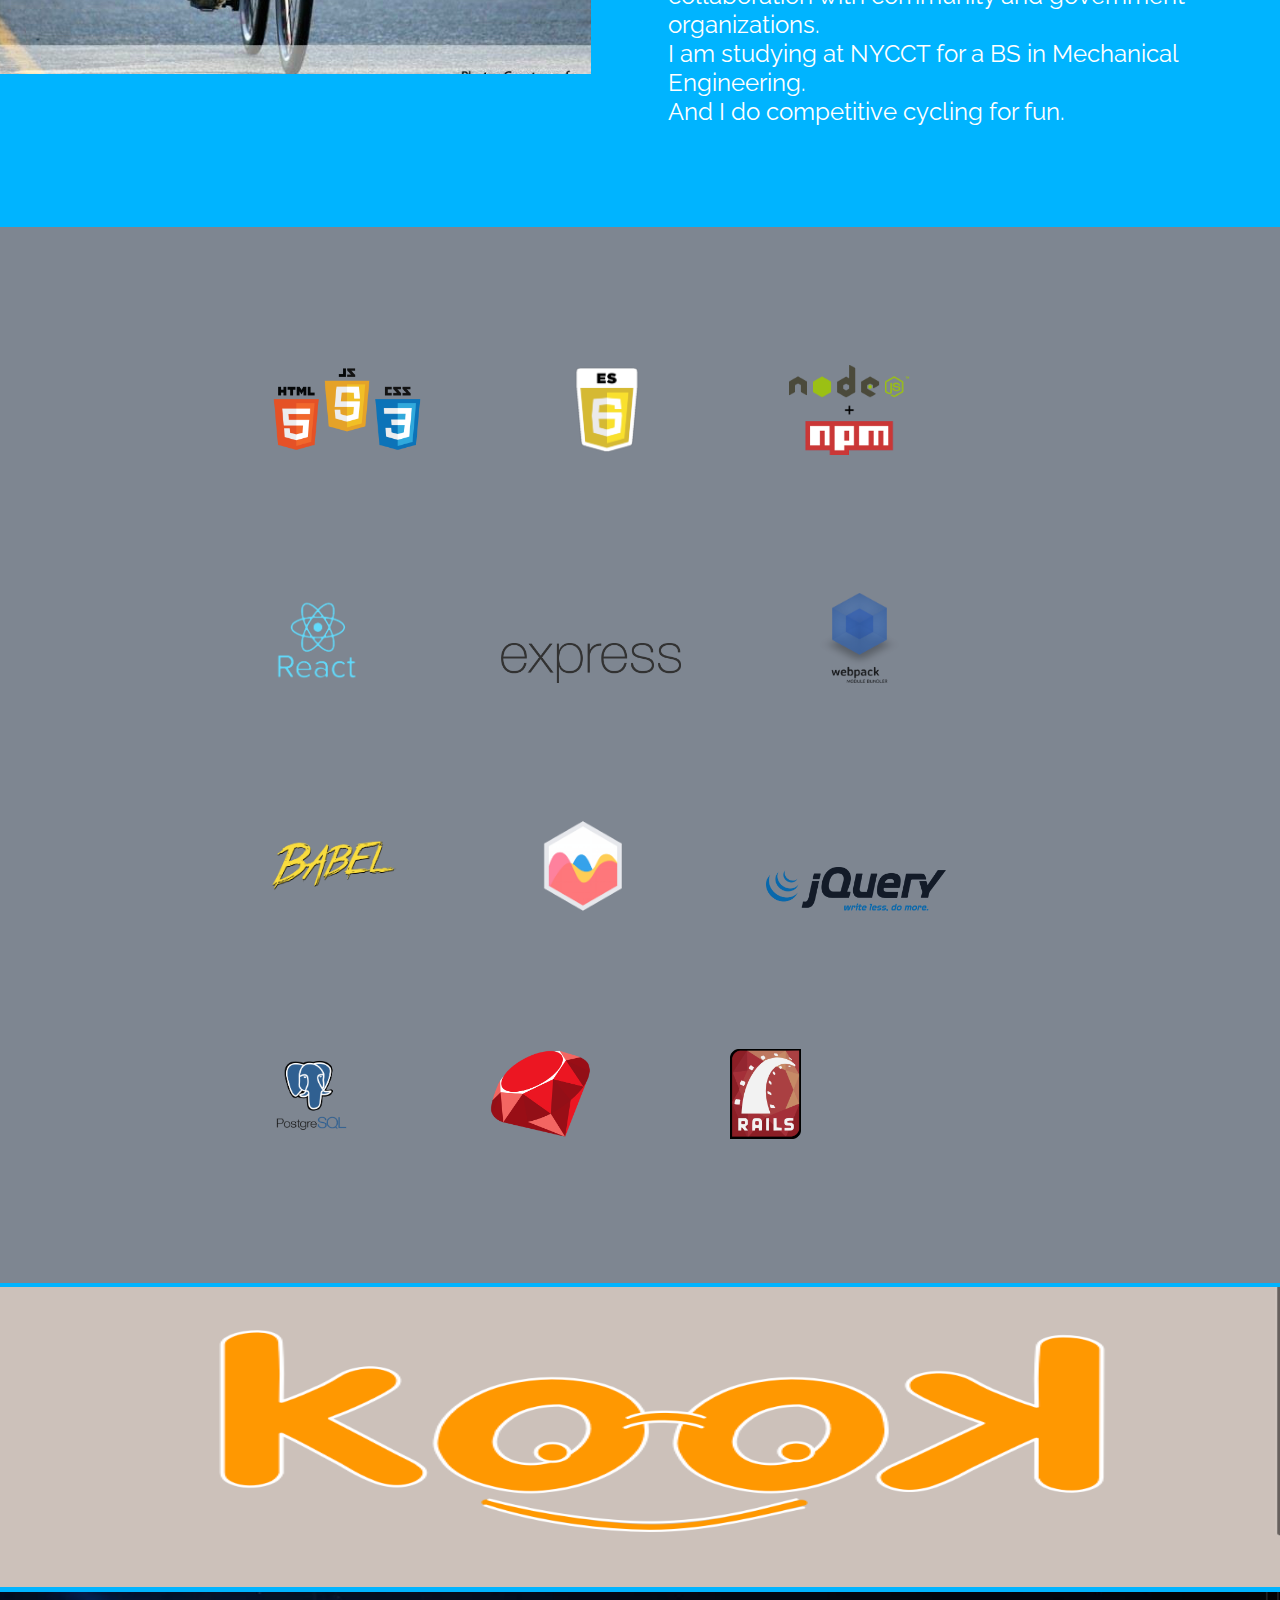
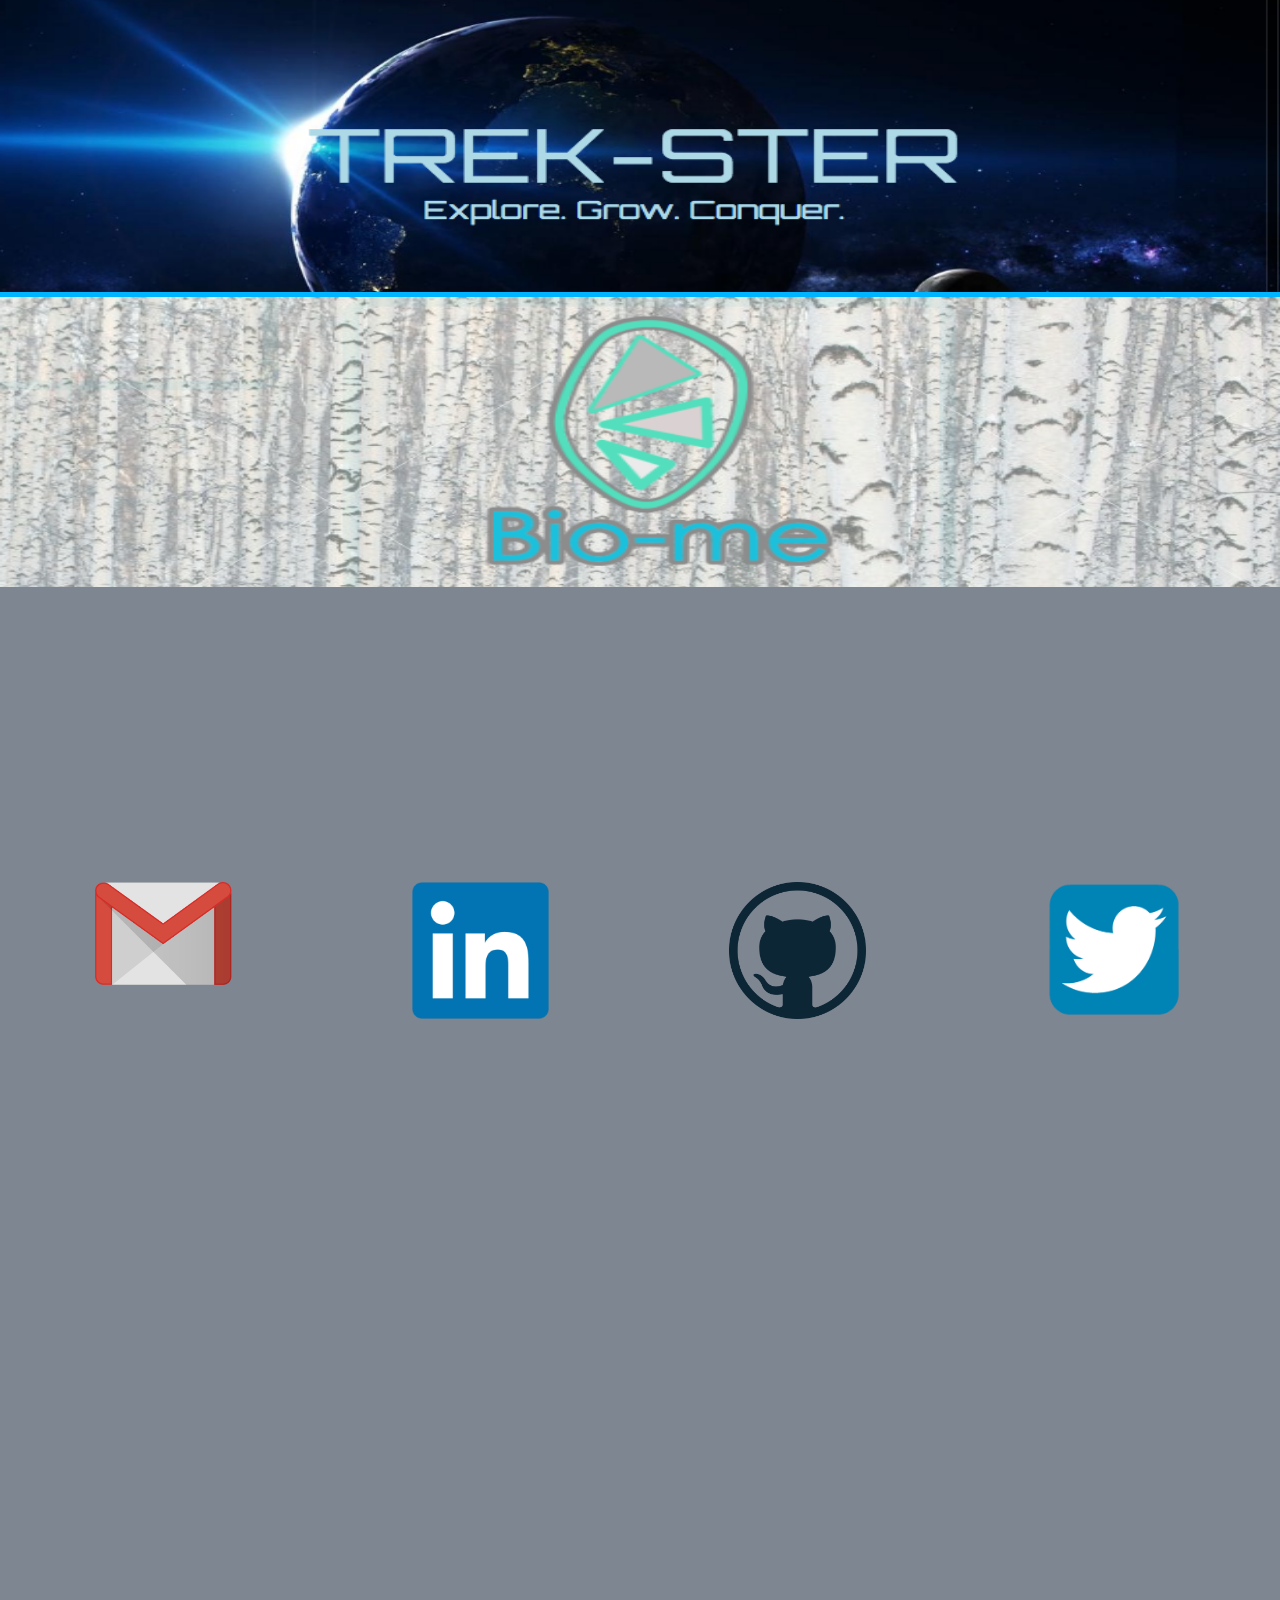
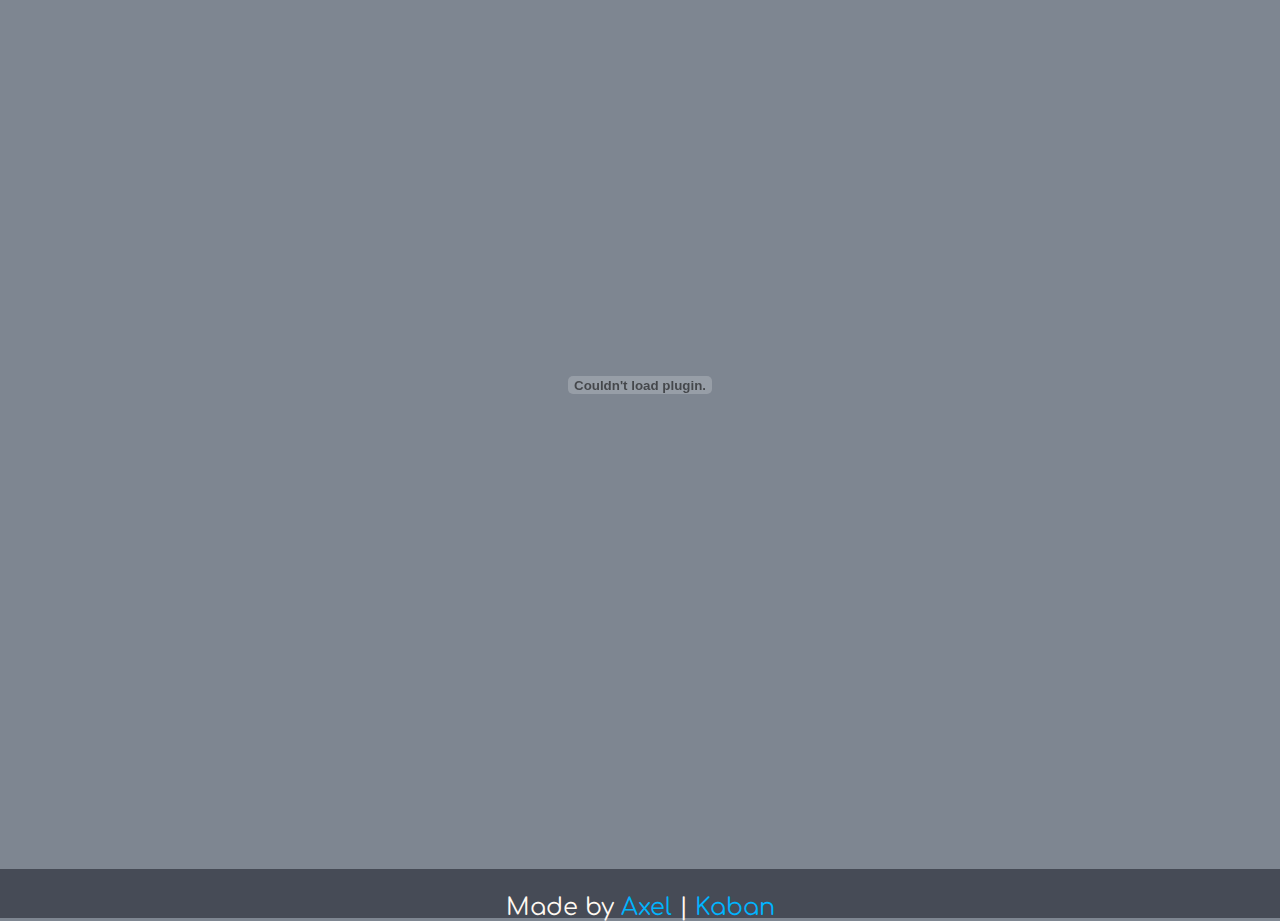
==== commit 8c9f42fa: "minor updates in about and resume" ====
--- a/index.html
+++ b/index.html
@@ -68,7 +68,9 @@
                     <br>
                     I have spent five years in the visual merchandising business, working as a finisher and becoming a finishing manager, thanks to those skills I developed an eye for color and the capacity to mimic the style that a client requests.
                     <br>
-                    I also work with <a class='transalt-link' href="https://www.transalt.org/">Transportation Alternatives</a>, a NYC organization that since 1973 has been promoting public transportation, walking, and cycling by reclaiming the streets from cars, and requesting safer infrastructure involving residents and government.
+                    I work with <a class='transalt-link' href="https://www.transalt.org/">Transportation Alternatives</a>, a NYC organization that since 1973 has been promoting public transportation, walking, and cycling by reclaiming the streets from cars, and requesting safer infrastructure involving residents and government,
+                    <br>
+                    And with <a class='bny-link' href="https://www.bike.nyc">Bike New York</a>, a non for profit organization whose mission is to transform lives and communities through bicycling. Which is accomplished through free educational programming, dynamic public events, expansive outreach, and consistent collaboration with community and government organizations.
                     <br>
                     I am studying at NYCCT for a BS in Mechanical Engineering.
                     <br>
--- a/css/style.css
+++ b/css/style.css
@@ -1,4 +1,6 @@
-@import url(https://fonts.googleapis.com/css?family=Comfortaa|Raleway);
+@import url('https://fonts.googleapis.com/css?family=Comfortaa|Raleway');
+@import url('https://fonts.googleapis.com/css?family=Open+Sans:800i');
+
 html {
   display: block;
 }
@@ -437,8 +439,7 @@
   display: flex;
   display: -webkit-flex;
   flex-flow: column;
-  /* align-content: space-around; */
-  /* justify-content: space-between; */
+  -ms-flex-flow: column;
   padding-top: .2em;
  
 }
@@ -446,12 +447,6 @@
 img.project {
     max-height: 100em;
     width: 100em;
-    /* margin: 2%; */
-    /*margin-top: 26%;*/
-    /* border-radius: 10px; */
-    /* border: 3px solid #FFFFFF; */
-    /* padding: 1%; */
-    /* height: auto;  */
 } 
 div.tooltip {
     display: flex;
@@ -463,11 +458,11 @@
     font-size: .7em !important;
     border-bottom: 5px solid #00B4FF
 }
-/* div.tooltip.one{
+/* div.tooltip .one{
   background-image: url("../media/kook.png");
 
-}
-
+} */
+/*
 div.tooltip.two {
   background-image: url("../media/trek-ster.png");
 
@@ -480,22 +475,6 @@
 
 } */
 
-
-
-/* div.tooltip .tooltiptextone {
-    visibility:hidden;
-    width: 25%;
-    bottom:45%;
-    left:6%;
-    margin-left: -1em; 
-    background-color: #464B56;
-    color: #FFFFFF;
-    text-align: center;
-    padding: 1em 0;
-    border-radius: 6px;
-    position: absolute;
-    z-index: 5;
-} */
 
     div.tooltip .tooltiptextone,
   div.tooltip .tooltiptexttwo,
@@ -515,57 +494,11 @@
     z-index: 5;
 }
 
-/* div.tooltip .tooltiptextthree {
-    visibility:hidden;
-    width: 25%;
-    bottom:20%;
-    left:61.5em;
-    margin-left: -60px; 
-    background-color: #464B56;
-    color: #FFFFFF;
-    text-align: center;
-    padding: 5px 0;
-    border-radius: 6px;
-    position: absolute;
-    z-index: 5;
-} */
 
 div.tooltip:hover .tooltiptextone, div.tooltip:hover .tooltiptexttwo, div.tooltip:hover .tooltiptextthree {
     visibility: visible;
 }
 
-/* div.tooltip .tooltiptextone::after {
-    content: " ";
-    position: absolute;
-    bottom: 100%;
-    left: 50%;
-    margin-left: -5px;
-    border-width: 5px;
-    border-style: solid;
-    border-color: transparent transparent #464B56 transparent;
-}
-
-div.tooltip .tooltiptexttwo::after {
-    content: " ";
-    position: absolute;
-    bottom: 100%;
-    left: 50%;
-    margin-left: -5px;
-    border-width: 5px;
-    border-style: solid;
-    border-color: transparent transparent #464B56 transparent;
-}
-
-div.tooltip .tooltiptextthree::after {
-   content: " ";
-    position: absolute;
-    bottom: 100%;
-    left: 50%;
-    margin-left: -5px;
-    border-width: 5px;
-    border-style: solid;
-    border-color: transparent transparent #464B56 transparent;
-} */
 
 a {
     text-decoration: none;
@@ -595,7 +528,7 @@
     width: 45%;
     padding: 6%;
     font-family: 'Raleway', sans-serif;
-    font-size: 1.1em;
+    font-size: 1em;
     height: auto;
     
 }
@@ -603,6 +536,11 @@
 a.transalt-link {
   color: #ff5d22;
   font-size: 1em;
+}
+
+a.bny-link {
+ font-family: 'Open Sans', sans-serif;
+ color: #464B56;
 }
 
 /*Contacts section ----------------------------------------------*/
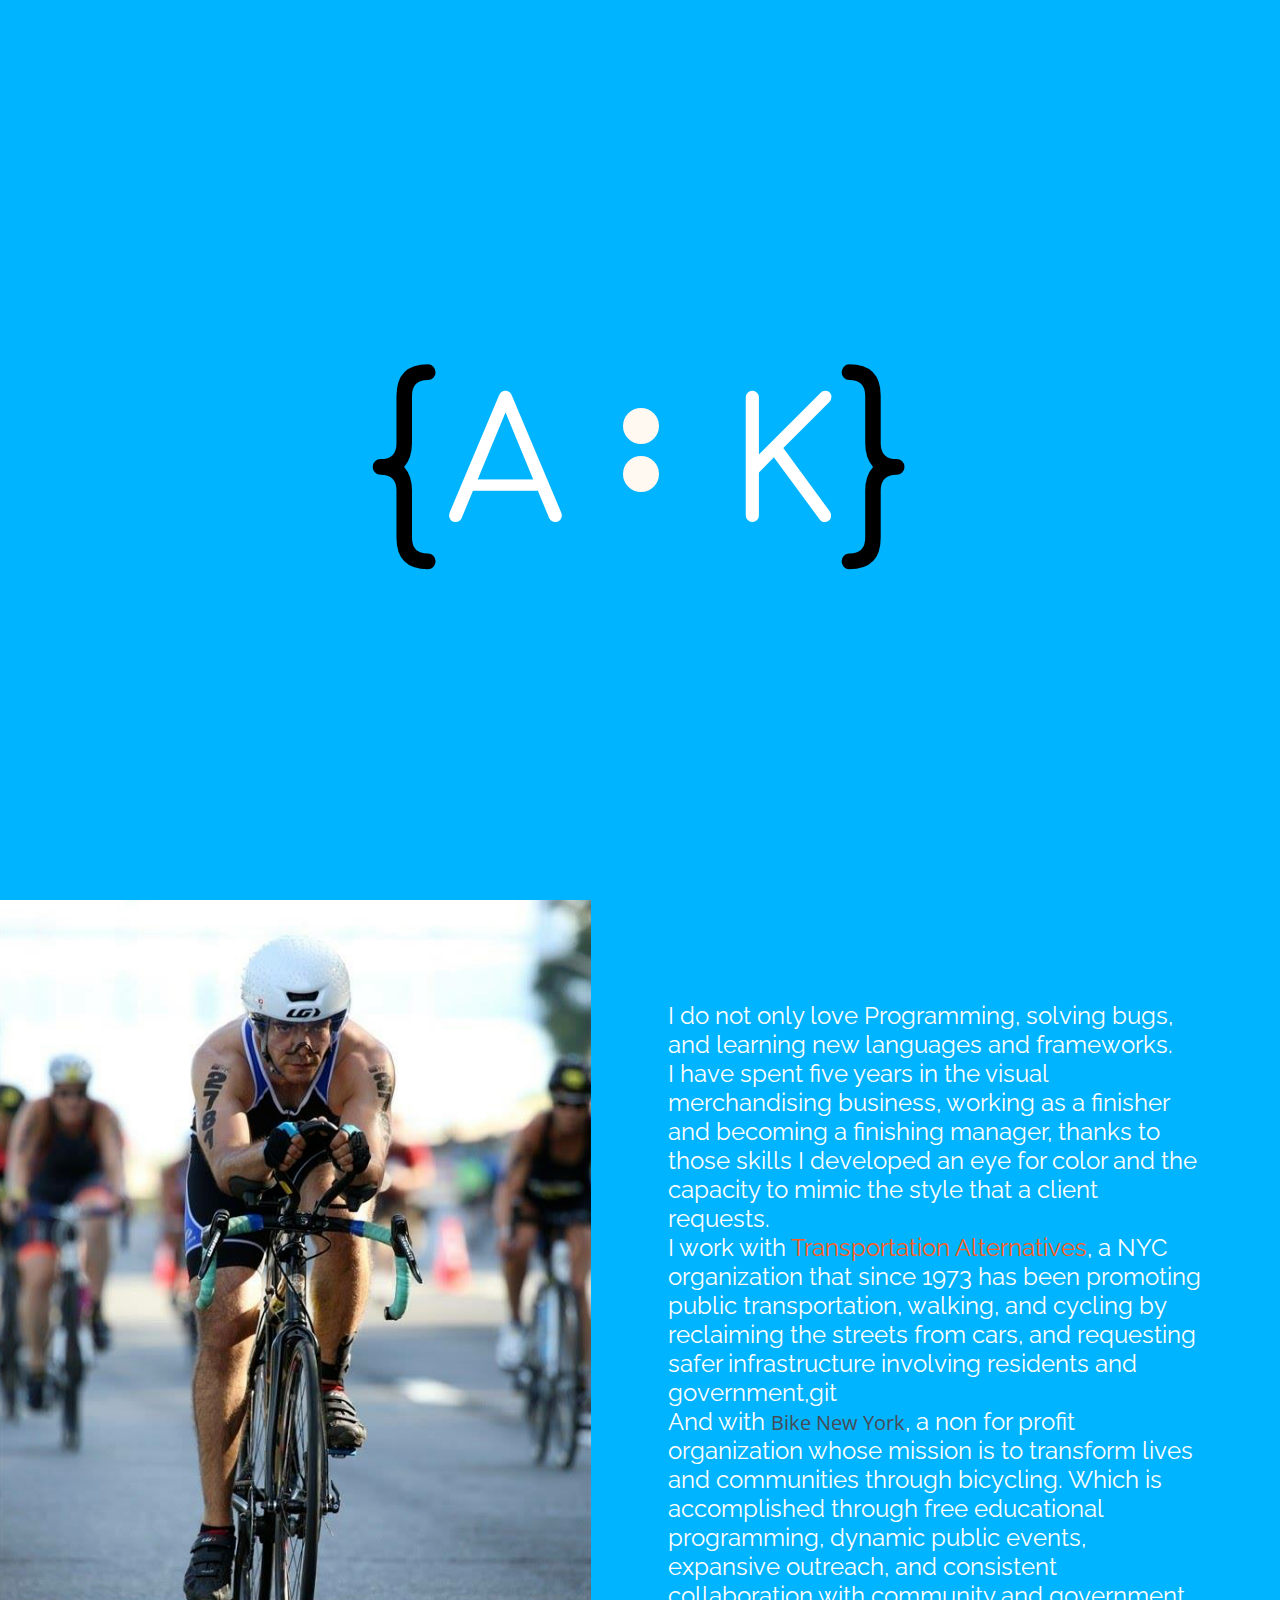
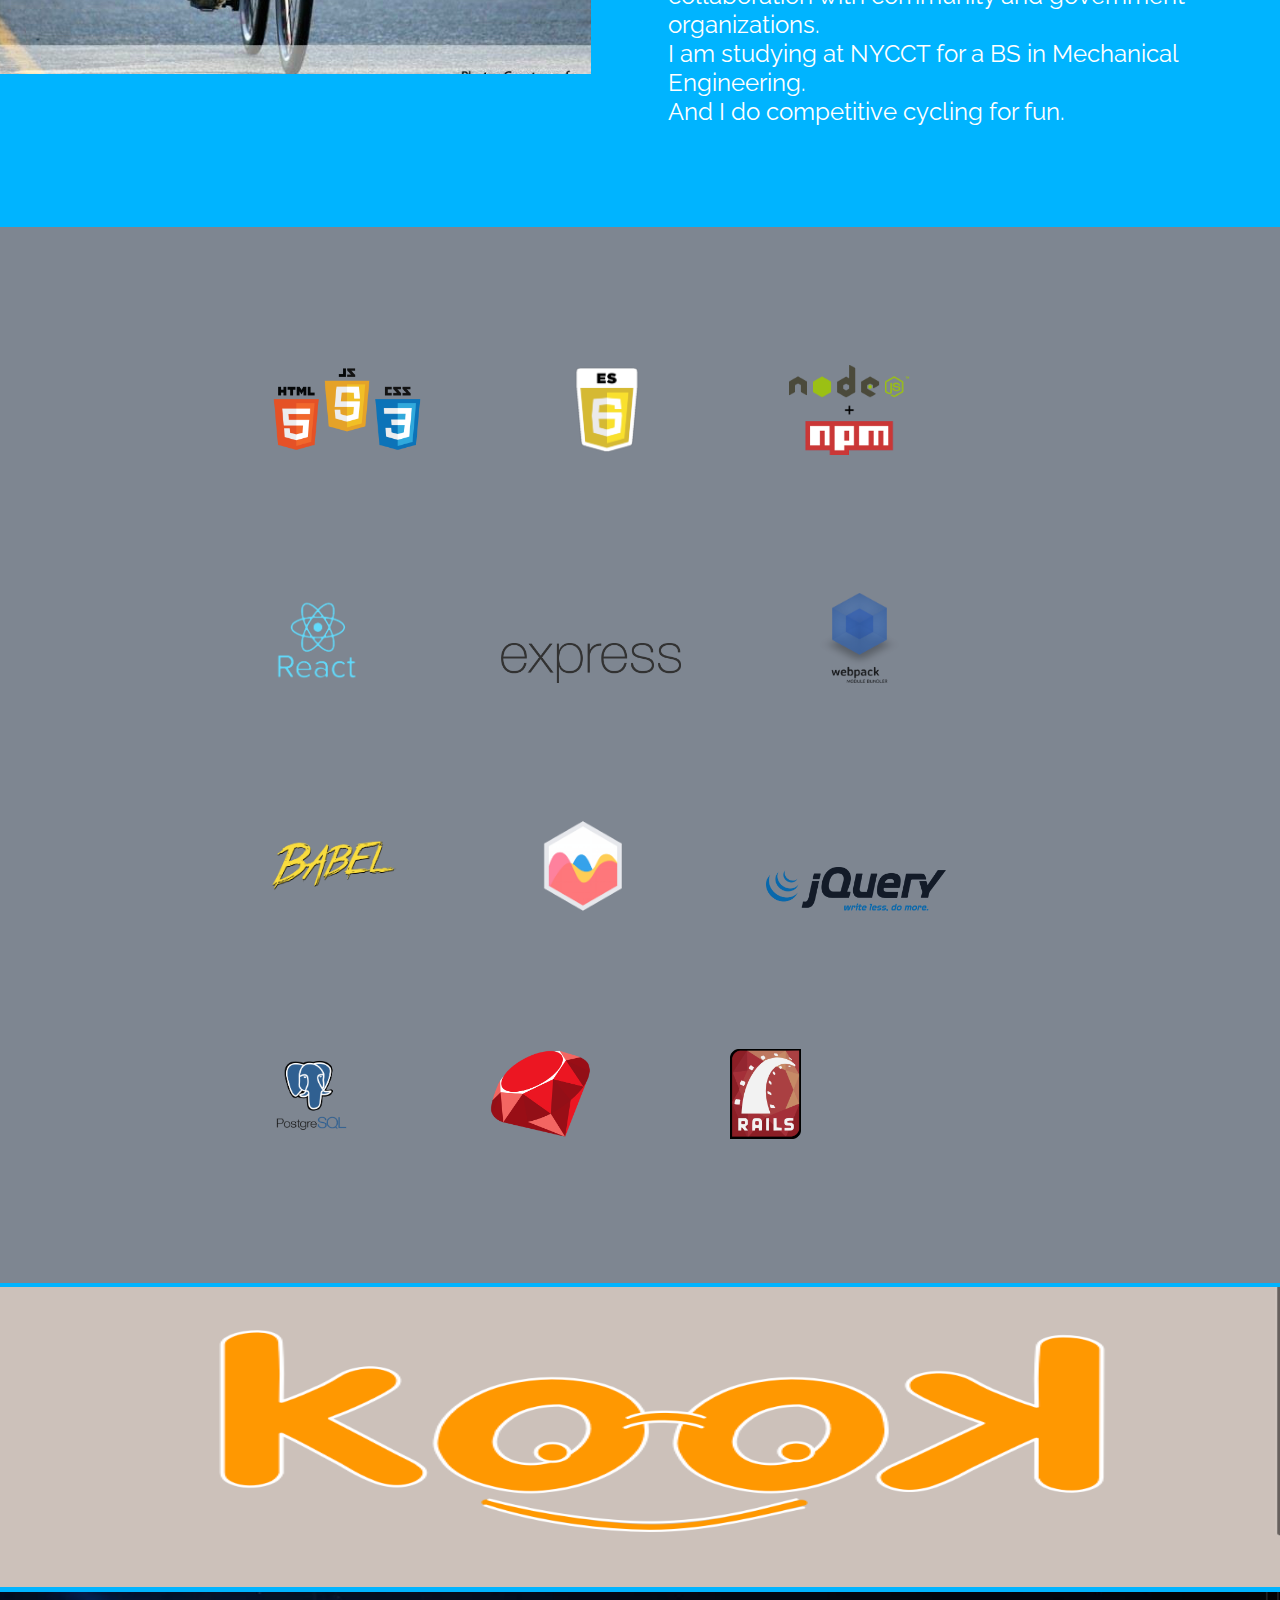
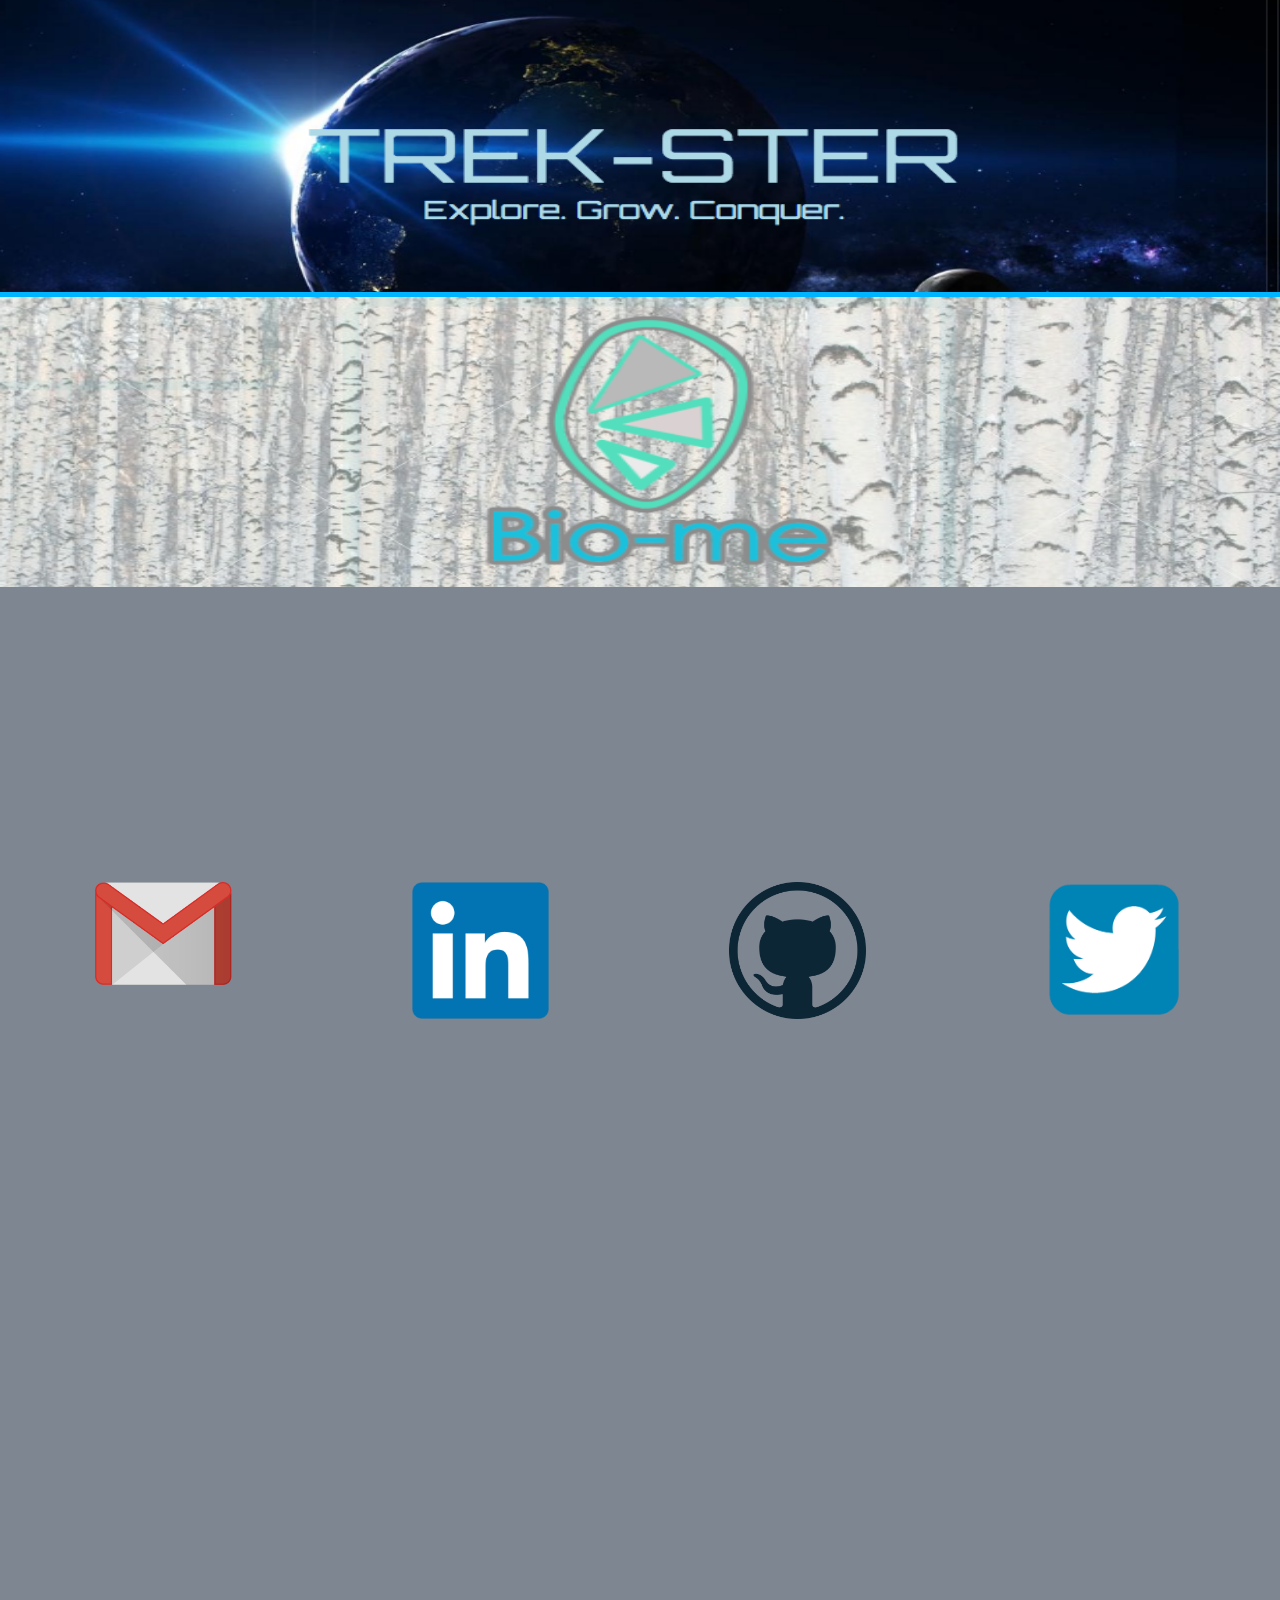
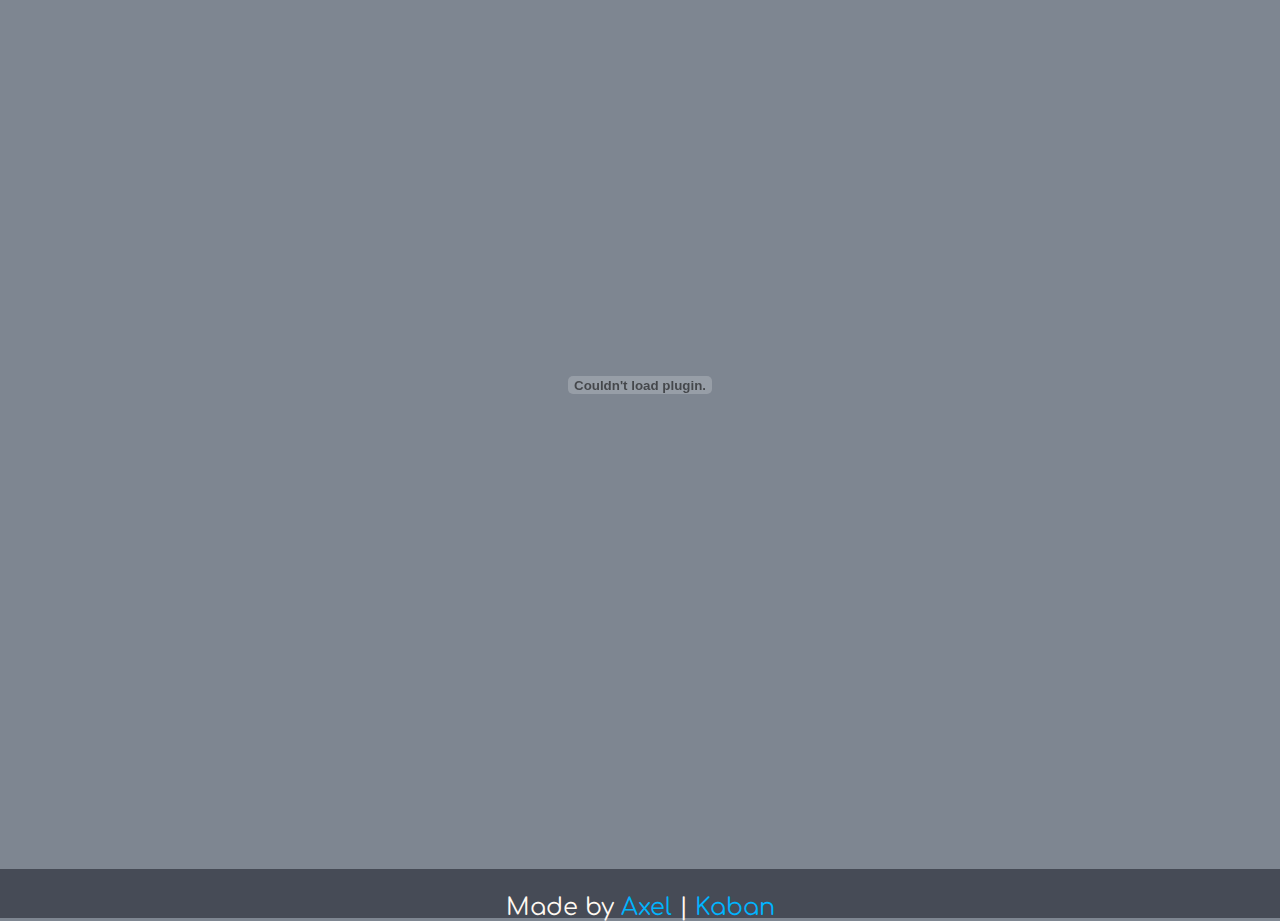
==== commit e7f60dc9: "minor updates in about and resume" ====
--- a/index.html
+++ b/index.html
@@ -68,7 +68,7 @@
                     <br>
                     I have spent five years in the visual merchandising business, working as a finisher and becoming a finishing manager, thanks to those skills I developed an eye for color and the capacity to mimic the style that a client requests.
                     <br>
-                    I work with <a class='transalt-link' href="https://www.transalt.org/">Transportation Alternatives</a>, a NYC organization that since 1973 has been promoting public transportation, walking, and cycling by reclaiming the streets from cars, and requesting safer infrastructure involving residents and government,
+                    I work with <a class='transalt-link' href="https://www.transalt.org/">Transportation Alternatives</a>, a NYC organization that since 1973 has been promoting public transportation, walking, and cycling by reclaiming the streets from cars, and requesting safer infrastructure involving residents and government,git 
                     <br>
                     And with <a class='bny-link' href="https://www.bike.nyc">Bike New York</a>, a non for profit organization whose mission is to transform lives and communities through bicycling. Which is accomplished through free educational programming, dynamic public events, expansive outreach, and consistent collaboration with community and government organizations.
                     <br>
